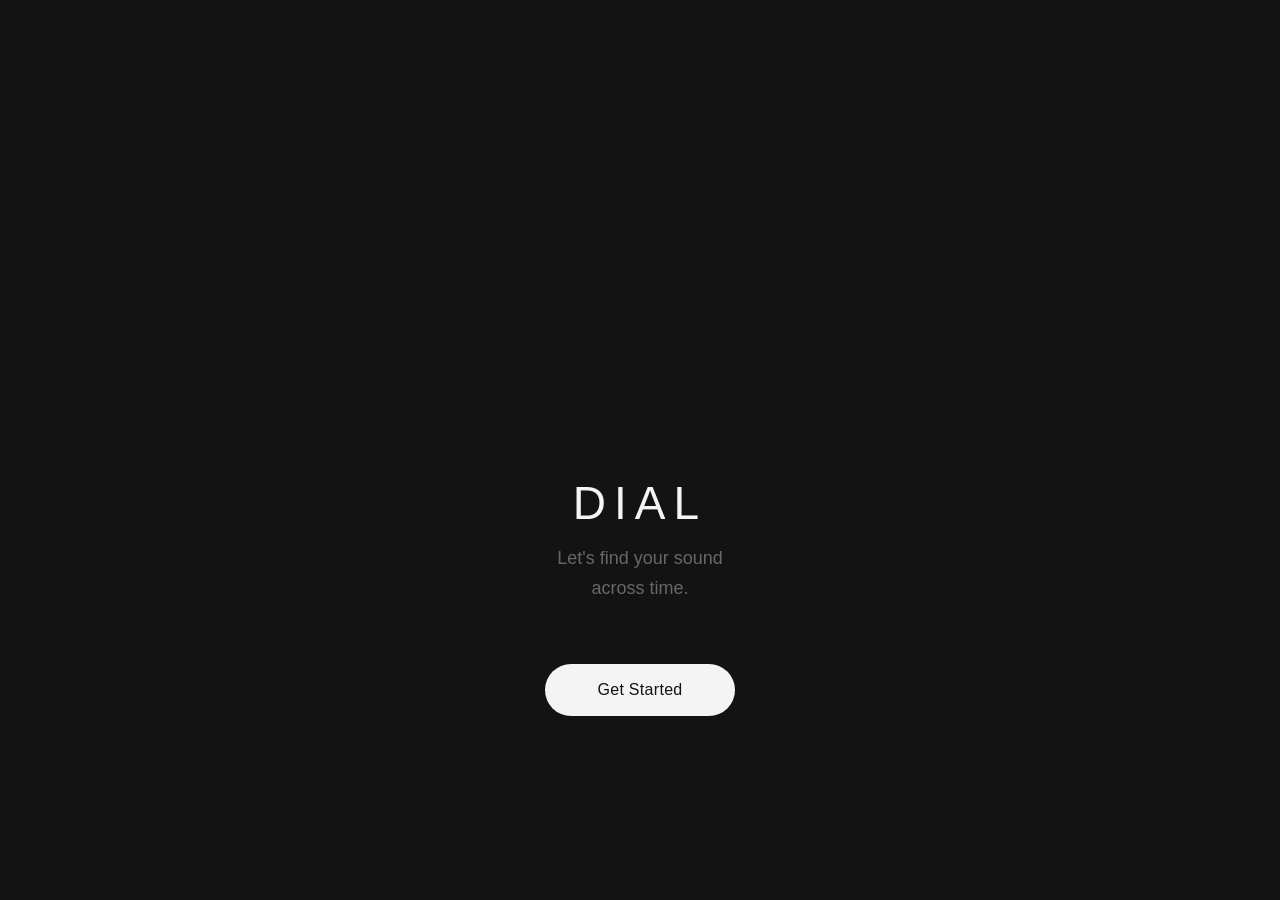
==== index.html @ 8712a9ed "Rename dial.html to index.html" ====
<!DOCTYPE html>
<html lang="en">
<head>
<meta charset="UTF-8">
<meta name="viewport" content="width=device-width, initial-scale=1.0, maximum-scale=1.0, user-scalable=no">
<title>DIAL</title>
<link rel="preconnect" href="https://fonts.googleapis.com">
<link rel="preconnect" href="https://fonts.gstatic.com" crossorigin>
<link href="https://fonts.googleapis.com/css2?family=DM+Sans:ital,opsz,wght@0,9..40,400;0,9..40,500;0,9..40,600;0,9..40,700;1,9..40,400&display=swap" rel="stylesheet">
<style>
*{box-sizing:border-box;margin:0;padding:0;-webkit-tap-highlight-color:transparent}
:root{
  --bg:#111;--surface:#141414;--raised:#1a1a1a;--border:#222;
  --t1:#F5F5F5;--t2:#666;--t3:#333;
  --accent:hsl(145,65%,42%);--warm:#FF6B35;
}
html,body{
  height:100%;background:var(--bg);color:var(--t1);
  font-family:-apple-system,'SF Pro Text','Helvetica Neue',sans-serif;
  overflow:hidden;
}
#app{
  height:100%;position:relative;overflow:hidden;
  max-width:430px;margin:0 auto;
}

/* ── ONBOARDING ─────────────────────────────── */
#onboarding{position:absolute;inset:0;z-index:100;background:var(--bg)}
.ob-screen{
  position:absolute;inset:0;display:flex;flex-direction:column;
  padding:max(env(safe-area-inset-top),24px) 24px max(env(safe-area-inset-bottom),24px);
  opacity:0;pointer-events:none;transition:opacity 400ms ease;
}
.ob-screen.active{opacity:1;pointer-events:all}

/* Boombox visual */
.boombox-visual{width:260px;height:140px;position:relative;margin-bottom:52px;flex-shrink:0}
.ob-video{width:260px;height:260px;object-fit:cover;border-radius:20px;margin-bottom:32px;flex-shrink:0}
.bb-handle-ob{
  width:190px;height:18px;border:1px solid var(--border);border-bottom:none;
  border-radius:9px 9px 0 0;position:absolute;top:0;left:50%;transform:translateX(-50%);
}
.bb-body-ob{
  width:260px;height:110px;background:var(--surface);border:1px solid var(--border);
  border-radius:18px;position:absolute;bottom:0;
  display:flex;align-items:center;justify-content:center;gap:20px;padding:16px;
}
.bb-spk{
  width:58px;height:58px;border-radius:50%;border:2px solid var(--border);
  background:var(--bg);display:flex;align-items:center;justify-content:center;flex-shrink:0;
}
.bb-spk::after{
  content:'';width:32px;height:32px;border-radius:50%;border:1px solid var(--border);display:block;
}
.portal-win{
  flex:1;height:54px;background:var(--bg);border-radius:7px;
  border:1px solid rgba(77,255,160,.4);position:relative;overflow:hidden;
  box-shadow:0 0 18px rgba(77,255,160,.3),inset 0 0 10px rgba(77,255,160,.1);
  animation:pbreathe 3s ease-in-out infinite;
}
@keyframes pbreathe{0%,100%{box-shadow:0 0 18px rgba(77,255,160,.3),inset 0 0 10px rgba(77,255,160,.1)}50%{box-shadow:0 0 32px rgba(77,255,160,.5),inset 0 0 18px rgba(77,255,160,.2)}}
.pscans{position:absolute;inset:0;background:repeating-linear-gradient(0deg,transparent,transparent 2px,rgba(77,255,160,.05) 2px,rgba(77,255,160,.05) 4px)}
.pcursor{position:absolute;top:50%;left:50%;transform:translate(-50%,-50%);width:2px;height:18px;background:var(--accent);animation:blink 1s step-end infinite}
@keyframes blink{50%{opacity:0}}

.ob-logo{font-size:46px;font-weight:100;letter-spacing:8px;color:var(--t1);margin-bottom:14px}
.ob-tag{font-size:18px;font-weight:300;color:var(--t2);line-height:1.65;max-width:280px;text-align:center}
.ob-start{
  margin-top:60px;padding:17px 52px;background:var(--t1);color:var(--bg);
  border:none;border-radius:100px;font-size:16px;font-weight:500;
  font-family:inherit;cursor:pointer;letter-spacing:.3px;
  transition:transform 200ms cubic-bezier(.34,1.56,.64,1),opacity 150ms;
}
.ob-start:active{transform:scale(.97);opacity:.9}

/* Artist / Genre screens */
.ob-hd{padding-top:8px;margin-bottom:28px}
.ob-ttl{font-size:26px;font-weight:400;letter-spacing:-.3px;margin-bottom:6px}
.ob-sub{font-size:14px;color:var(--t2)}
.ob-ctr{position:absolute;top:max(env(safe-area-inset-top),24px);right:24px;font-size:14px;color:var(--t2);transition:color 300ms;padding-top:8px}
.ob-ctr.done{color:var(--accent)}

.ob-search{
  width:100%;background:transparent;border:none;border-bottom:1px solid var(--border);
  padding:10px 0;font-size:15px;color:var(--t1);font-family:inherit;outline:none;margin-bottom:20px;
}
.ob-search::placeholder{color:var(--t3)}
.ob-search:focus{border-bottom-color:var(--t2)}

.era-row{display:flex;gap:8px;overflow-x:scroll;scrollbar-width:none;margin-bottom:18px;-webkit-overflow-scrolling:touch;cursor:grab;user-select:none}
.era-row::-webkit-scrollbar{display:none}
.era-row:active{cursor:grabbing}
.era-ch{
  padding:6px 16px;border-radius:9999px;background:hsl(0 0% 15%);border:1px solid transparent;
  font-size:14px;font-weight:500;color:hsl(0 0% 75%);cursor:pointer;white-space:nowrap;
  transition:all 200ms;font-family:inherit;flex-shrink:0;
}
.era-ch:hover{background:hsl(0 0% 18%)}
.era-ch.on{background:hsl(152 60% 52%);color:hsl(0 0% 5%);border-color:transparent}

.ag-wrap{flex:1;min-height:0;overflow-y:auto;overflow-x:hidden;-webkit-overflow-scrolling:touch;scrollbar-width:none;}
.ag-wrap::-webkit-scrollbar{display:none}
.ag{display:grid;grid-template-columns:repeat(3,1fr);gap:12px;padding-bottom:90px;}
.ag::-webkit-scrollbar{display:none}
.atile{
  aspect-ratio:1;border-radius:12px;border:none;
  cursor:pointer;position:relative;overflow:hidden;user-select:none;
  transition:transform 300ms cubic-bezier(.34,1.56,.64,1),box-shadow 300ms,outline-color 300ms;
  outline:2px solid transparent;background:hsl(0 0% 10%);
}
.atile:hover{transform:scale(1.03);box-shadow:0 4px 20px rgba(0,0,0,.4)}
.atile .av{position:absolute;inset:0;display:flex;align-items:center;justify-content:center;font-size:30px;color:var(--t3);overflow:hidden}
.atile .av img{width:100%;height:100%;object-fit:cover;object-position:top center;transition:transform 500ms ease,filter 300ms}
.atile:hover .av img{transform:scale(1.1)}
.atile .ag-grad{position:absolute;inset:0;background:linear-gradient(to top,rgba(0,0,0,.9) 0%,rgba(0,0,0,.2) 40%,transparent 100%);pointer-events:none}
.atile .nm{position:absolute;bottom:12px;left:10px;right:10px;z-index:2;font-size:13px;text-align:left;color:#fff;font-weight:500;filter:drop-shadow(0 1px 3px rgba(0,0,0,.8))}
.atile.on{transform:scale(0.96);outline:2px solid hsl(152 60% 52%);box-shadow:0 0 30px hsl(152 60% 52% / .3)}
.atile.on .av img{filter:brightness(.85)}
.atile-check{display:none;position:absolute;top:8px;right:8px;z-index:3;width:22px;height:22px;border-radius:9999px;background:hsl(152 60% 52%);align-items:center;justify-content:center}
.atile-check svg{width:13px;height:13px}
.atile.on .atile-check{display:flex}

.gg{display:flex;flex-wrap:wrap;gap:10px;overflow-y:auto;flex:1;padding-bottom:90px;align-content:flex-start}
.gg::-webkit-scrollbar{display:none}
.gch{
  padding:13px 20px;background:var(--raised);border:1px solid var(--border);border-radius:100px;
  font-size:13px;font-weight:500;color:var(--t2);cursor:pointer;user-select:none;font-family:inherit;
  transition:all 200ms cubic-bezier(.34,1.56,.64,1);
}
.gch:active{transform:scale(.97)}
.gch.on{border-color:var(--accent);color:var(--accent);background:rgba(77,255,160,.06);transform:scale(1.04)}

.ob-cont{
  position:absolute;bottom:max(env(safe-area-inset-bottom),16px);left:24px;right:24px;
  padding:14px;background:hsl(152 60% 52%);border:none;
  border-radius:12px;font-size:14px;font-weight:600;color:hsl(0 0% 5%);
  text-align:center;cursor:not-allowed;transition:all 300ms;font-family:inherit;
  opacity:.3;pointer-events:none;
}
.ob-cont.rdy{opacity:1;pointer-events:all;cursor:pointer}
.ob-cont.rdy:hover{filter:brightness(1.1)}
.ob-cont:active{transform:scale(.98)}

/* Building */
#ob-bld{align-items:center;justify-content:center;text-align:center}
.spin-ring{
  width:80px;height:80px;border:1px solid var(--border);border-top-color:var(--accent);
  border-radius:50%;animation:spin 1.4s linear infinite;margin-bottom:36px;
  box-shadow:0 0 20px rgba(77,255,160,.2);
}
@keyframes spin{to{transform:rotate(360deg)}}
.bld-txt{font-size:24px;font-weight:300;line-height:1.5}
.bld-sub{font-size:14px;color:var(--t2);margin-top:10px;min-height:1.4em}

/* ── MAIN APP ────────────────────────────────── */
#main-app{position:absolute;inset:0;display:flex;flex-direction:column}
.tc{flex:1;overflow-y:auto;overflow-x:auto;display:none;scrollbar-width:none}
.tc::-webkit-scrollbar{display:none}
.tc.on{display:block}

/* Tab bar */
/* ── MINI PLAYER ─────────────────────────────── */
#mini-player{
  display:none;position:relative;z-index:60;
  background:hsl(220,18%,9%);
  border-top:1px solid hsl(220,10%,18%);
  overflow:hidden;
}
#mini-player.visible{display:block}
#mp-grad{
  position:absolute;inset:0;z-index:0;
  background:hsl(220,18%,9%);
  background-size:300% 300%;
  opacity:0;
  transition:opacity 0.8s ease;
  animation:mpgdrift 18s ease-in-out infinite;
  will-change:background-position;
}
@keyframes mpgdrift{
  0%  {background-position:0% 0%}
  33% {background-position:100% 20%}
  66% {background-position:80% 100%}
  100%{background-position:0% 0%}
}
.mp-progress{height:2px;background:hsl(220,12%,16%);position:relative;z-index:1}
.mp-prog-fill{height:100%;background:hsl(152,60%,48%);width:0%;transition:width 1s linear}
.mp-row{display:flex;align-items:center;padding:10px 16px;gap:12px;position:relative;z-index:1}
.mp-content{
  display:flex;align-items:center;gap:12px;flex:1;min-width:0;
  cursor:pointer;user-select:none;-webkit-user-select:none;
}
.mp-art{
  width:40px;height:40px;border-radius:8px;flex:none;
  background:hsl(220,16%,16%);
  display:flex;align-items:center;justify-content:center;
  font-size:20px;position:relative;overflow:hidden;
}
.mp-info{flex:1;min-width:0}
.mp-title{
  font-size:13px;font-weight:600;color:hsl(0,0%,92%);
  white-space:nowrap;overflow:hidden;text-overflow:ellipsis;
  font-family:'DM Sans',sans-serif;
}
.mp-artist{
  font-size:11px;color:hsl(0,0%,48%);margin-top:2px;
  white-space:nowrap;overflow:hidden;text-overflow:ellipsis;
  font-family:'DM Sans',sans-serif;
}
.mp-btn{
  width:36px;height:36px;border-radius:50%;border:none;
  background:hsl(0,0%,92%);color:hsl(220,20%,7%);
  display:flex;align-items:center;justify-content:center;
  cursor:pointer;flex:none;
  transition:transform 150ms cubic-bezier(.34,1.56,.64,1),background 150ms;
}
.mp-btn:active{transform:scale(.86)}

#tbar{
  display:flex;position:relative;z-index:50;
  padding:12px 0 max(env(safe-area-inset-bottom),12px);
  border-top:1px solid var(--border);
  background:rgba(0,0,0,.85);backdrop-filter:blur(40px);-webkit-backdrop-filter:blur(40px);
}
.tb{
  flex:1;display:flex;flex-direction:column;align-items:center;gap:5px;
  background:none;border:none;cursor:pointer;padding:0;
}
.ti{font-size:21px;color:var(--t3);transition:color 200ms,transform 200ms cubic-bezier(.34,1.56,.64,1)}
.tb.on .ti{color:var(--t1);transform:scale(1.12)}
.td{width:4px;height:4px;border-radius:50%;background:var(--accent);opacity:0;transition:opacity 200ms}
.tb.on .td{opacity:1}

/* ── HOME ────────────────────────────────────── */
#t-home{padding-bottom:28px}
.hdr{display:flex;align-items:center;justify-content:space-between;padding:max(env(safe-area-inset-top),20px) 24px 22px;padding-top:calc(max(env(safe-area-inset-top),0px) + 24px)}
.hlogo{font-size:22px;font-weight:100;letter-spacing:6px}
.havt{width:34px;height:34px;border-radius:50%;background:var(--raised);border:1px solid var(--border);display:flex;align-items:center;justify-content:center;font-size:13px;cursor:pointer}

/* Time Dial */
.sec-lbl{font-size:11px;letter-spacing:2px;text-transform:uppercase;color:var(--t1);padding:0 24px;margin-bottom:14px}
.era-hero{text-align:center;font-size:32px;font-weight:200;letter-spacing:-.5px;padding-bottom:10px}

.dial-wrap{position:relative;height:80px;overflow:hidden;cursor:grab;user-select:none}
.dial-wrap:active{cursor:grabbing}
.dial-track{
  display:flex;align-items:flex-end;height:100%;padding:0 50%;
  will-change:transform;transition:none;
}
.dial-track.snap{transition:transform 150ms cubic-bezier(.4,0,.2,1)}
.ddec{flex-shrink:0;width:80px;display:flex;flex-direction:column;align-items:center;gap:8px;padding-bottom:14px}
.dtick{width:1px;height:22px;background:var(--border);transition:all 200ms}
.ddec.on .dtick{height:32px;background:var(--accent);box-shadow:0 0 8px var(--accent)}
.dyr{font-size:10px;letter-spacing:1px;color:var(--t3);transition:all 200ms;font-variant-numeric:tabular-nums}
.ddec.on .dyr{color:var(--accent);font-size:13px;font-weight:500}
.dial-ind{
  position:absolute;left:50%;top:0;bottom:0;width:1px;
  background:rgba(77,255,160,.35);transform:translateX(-50%);pointer-events:none;
}
.dial-ind::before{
  content:'';position:absolute;bottom:14px;left:50%;transform:translateX(-50%);
  width:7px;height:7px;border-radius:50%;background:var(--accent);box-shadow:0 0 10px var(--accent);
}

/* ── FOR YOU CARDS ───────────────────────────── */
.rscroll{
  display:flex;gap:14px;overflow-x:scroll;
  padding:4px 24px 28px;scrollbar-width:none;margin-bottom:24px;
  -webkit-overflow-scrolling:touch;cursor:grab;user-select:none;
}
.rscroll::-webkit-scrollbar{display:none}
.rcard{
  flex-shrink:0;width:220px;height:190px;border-radius:18px;
  overflow:visible;position:relative;cursor:pointer;
  transition:transform 220ms cubic-bezier(.34,1.56,.64,1),box-shadow 220ms;
  box-shadow:0 10px 36px rgba(0,0,0,.55);
}
.rcard:active{transform:scale(.95)}
.rc-bg{
  position:absolute;inset:0;border-radius:18px;overflow:hidden;
  background:var(--rc-grad,linear-gradient(145deg,#180620 0%,#da7ee8 40%,#e8197a 75%,#100210 100%));
}
.rc-bg::after{
  content:'';position:absolute;inset:0;
  background:radial-gradient(ellipse at 30% 25%,rgba(255,255,255,.28) 0%,transparent 55%);
}
.rc-shine{
  position:absolute;inset:0;border-radius:18px;pointer-events:none;z-index:2;
  box-shadow:inset 0 1px 0 rgba(255,255,255,.14),inset 0 -1px 0 rgba(0,0,0,.25);
}
.rc-content{
  position:absolute;inset:0;padding:15px;z-index:1;
  display:flex;flex-direction:column;justify-content:space-between;
}
.rc-year{
  font-size:30px;font-weight:800;color:#fff;letter-spacing:-1.5px;
  line-height:1;font-family:'DM Sans',sans-serif;
  text-shadow:0 2px 12px rgba(0,0,0,.4);
}
.rc-loc{
  font-size:11px;font-weight:500;color:rgba(255,255,255,.65);
  margin-top:4px;letter-spacing:.3px;font-family:'DM Sans',sans-serif;
}
.rc-genres{display:flex;flex-wrap:wrap;gap:4px}
.rgenre{
  display:inline-block;font-size:9px;letter-spacing:.8px;text-transform:uppercase;
  color:rgba(255,255,255,.9);background:rgba(255,255,255,.14);
  padding:3px 8px;border-radius:100px;border:1px solid rgba(255,255,255,.2);
  font-family:'DM Sans',sans-serif;
}
/* Boarding pass */
.rc-pass{
  position:absolute;top:-10px;right:-10px;
  width:80px;z-index:6;pointer-events:none;
  transform:rotate(14deg);transform-origin:top right;
  filter:drop-shadow(0 6px 18px rgba(0,0,0,.55));
}
.rc-pass-inner{
  background:linear-gradient(160deg,#ffffff 0%,#ececec 100%);
  border-radius:8px;padding:8px 8px 7px;overflow:hidden;
  position:relative;
}
.rc-pass-inner::before{
  content:'';position:absolute;inset:0;
  background:linear-gradient(135deg,rgba(255,255,255,.6) 0%,transparent 60%);
  pointer-events:none;
}
.rc-pass-top{display:flex;justify-content:space-between;align-items:center;margin-bottom:5px}
.rc-pass-flag{font-size:15px;line-height:1}
.rc-pass-iata{font-size:8px;font-weight:800;letter-spacing:1.5px;color:#1a1a1a}
.rc-pass-perf{
  display:flex;align-items:center;gap:2px;margin:0 -8px 5px;
  overflow:hidden;
}
.rc-pass-perf::before,.rc-pass-perf::after{
  content:'';flex:1;height:1.5px;
  background:repeating-linear-gradient(90deg,rgba(0,0,0,.18) 0,rgba(0,0,0,.18) 4px,transparent 4px,transparent 7px);
}
.rc-pass-city{font-size:7px;font-weight:700;letter-spacing:1.5px;color:#111;text-transform:uppercase;white-space:nowrap;overflow:hidden;text-overflow:ellipsis}
.rc-pass-yr{font-size:9px;color:#555;margin-top:2px;font-weight:500;letter-spacing:.3px}

/* Home portal button */
.home-portal-btn{
  display:block;width:calc(100% - 48px);margin:0 24px 24px;
  padding:16px;border-radius:14px;border:1px solid var(--accent);
  background:rgba(77,255,160,.08);color:var(--accent);
  font-family:inherit;font-size:14px;font-weight:500;letter-spacing:1.5px;text-transform:uppercase;
  cursor:pointer;transition:background 200ms,transform 200ms cubic-bezier(.34,1.56,.64,1);
  box-shadow:0 0 20px rgba(77,255,160,.15);
}
.home-portal-btn:active{transform:scale(.97);background:rgba(77,255,160,.15)}

/* Quick actions */
.qrow{display:flex;gap:12px;padding:0 24px}
.qbtn{
  flex:1;background:var(--raised);border:1px solid var(--border);border-radius:14px;
  padding:16px 10px;display:flex;flex-direction:column;align-items:center;gap:8px;
  cursor:pointer;font-family:inherit;
  transition:transform 200ms cubic-bezier(.34,1.56,.64,1),border-color 200ms;
}
.qbtn:active{transform:scale(.95);border-color:var(--t3)}
.qi{font-size:20px}
.ql{font-size:11px;color:var(--t2);font-weight:500;letter-spacing:.2px}

/* ── CREATE TRIP ─────────────────────────────── */
#t-dial{padding-bottom:110px}
.ct-hd{padding:calc(max(env(safe-area-inset-top),0px) + 28px) 24px 22px}
.ct-ttl{font-size:28px;font-weight:300;letter-spacing:-.5px}
.ct-sub{font-size:14px;color:var(--t2);margin-top:4px}

/* Preview card */
.prev-card{
  margin:0 24px 28px;padding:16px;background:var(--surface);
  border:1px solid var(--border);border-radius:16px;
  display:flex;align-items:center;gap:14px;min-height:82px;
  transition:border-color 400ms;position:relative;overflow:hidden;
}
.prev-card.rdy{border-color:rgba(77,255,160,.3)}
.prev-card.rdy::after{
  content:'';position:absolute;inset:0;pointer-events:none;
  background:repeating-linear-gradient(0deg,transparent,transparent 3px,rgba(77,255,160,.015) 3px,rgba(77,255,160,.015) 4px);
}
.part{
  width:54px;height:54px;border-radius:9px;background:var(--raised);
  border:1px solid var(--border);flex-shrink:0;display:flex;align-items:center;
  justify-content:center;font-size:22px;transition:border-color 300ms;
}
.part.lit{border-color:rgba(77,255,160,.4)}
.pi{flex:1;min-width:0}
.pt{font-size:14px;font-weight:500;white-space:nowrap;overflow:hidden;text-overflow:ellipsis}
.pa{font-size:12px;color:var(--t2);margin-top:2px}
.pm{font-size:11px;color:var(--t3);margin-top:5px}
.pviz{display:flex;align-items:center;gap:2px;height:16px;opacity:0;transition:opacity 300ms;flex-shrink:0}
.prev-card.rdy .pviz{opacity:1}
.vb{width:2px;border-radius:1px;background:var(--accent);animation:vdance .6s ease-in-out infinite alternate}
.vb:nth-child(1){height:5px;animation-delay:0ms}
.vb:nth-child(2){height:12px;animation-delay:80ms}
.vb:nth-child(3){height:7px;animation-delay:160ms}
.vb:nth-child(4){height:14px;animation-delay:40ms}
.vb:nth-child(5){height:5px;animation-delay:120ms}
@keyframes vdance{to{transform:scaleY(.25)}}

/* Section header */
.sh{
  font-size:11px;letter-spacing:2px;text-transform:uppercase;color:var(--t1);
  padding:0 24px;margin-bottom:14px;display:flex;justify-content:space-between;align-items:center;
}
.sh-val{font-size:20px;font-weight:200;letter-spacing:-.3px;color:var(--t1);text-transform:none;letter-spacing:0}

/* Location */
.reg-row{display:flex;gap:8px;overflow-x:auto;padding:0 24px 12px;scrollbar-width:none}
.reg-row::-webkit-scrollbar{display:none}
.reg-ch{
  padding:8px 16px;border-radius:100px;background:var(--raised);border:1px solid var(--border);
  font-size:12px;font-weight:500;color:var(--t2);cursor:pointer;white-space:nowrap;
  transition:all 200ms;font-family:inherit;flex-shrink:0;
}
.reg-ch.on{border-color:var(--accent);color:var(--accent)}
.cgrid{display:flex;flex-wrap:wrap;gap:8px;padding:0 24px;max-height:180px;overflow-y:auto;scrollbar-width:none}
.cgrid::-webkit-scrollbar{display:none}
.citem{
  display:flex;align-items:center;gap:8px;padding:10px 14px;
  background:var(--raised);border:1px solid var(--border);border-radius:10px;
  cursor:pointer;font-family:inherit;
  transition:all 200ms cubic-bezier(.34,1.56,.64,1);
}
.citem:active{transform:scale(.97)}
.citem.on{border-color:var(--accent)}
.cflag{font-size:17px}
.cname{font-size:13px;color:var(--t2);transition:color 200ms}
.citem.on .cname{color:var(--t1)}

/* Genre chips */
.gsgrid{display:flex;flex-wrap:wrap;gap:8px;padding:0 24px}
.gsc{
  padding:10px 18px;border-radius:100px;background:var(--raised);border:1px solid var(--border);
  font-size:13px;font-weight:500;color:var(--t2);cursor:pointer;user-select:none;font-family:inherit;
  transition:all 200ms cubic-bezier(.34,1.56,.64,1);
}
.gsc:active{transform:scale(.97)}
.gsc.on{border-color:var(--accent);color:var(--accent);background:rgba(77,255,160,.06);transform:scale(1.04)}

/* Portal button */
.pbwrap{
  position:fixed;bottom:calc(max(env(safe-area-inset-bottom),0px) + 84px);
  left:50%;transform:translateX(-50%);
  width:100%;max-width:430px;
  z-index:40;display:none;
}
#pbtn{
  display:block;width:calc(100% - 48px);margin:0 24px;padding:16px;border-radius:14px;border:1px solid var(--accent);
  font-size:14px;font-weight:500;letter-spacing:1.5px;text-transform:uppercase;
  cursor:pointer;font-family:inherit;
  background:rgba(77,255,160,.08);color:var(--accent);
  box-shadow:0 0 20px rgba(77,255,160,.15);
  transition:background 200ms,color 200ms,border-color 200ms,box-shadow 300ms,transform 200ms cubic-bezier(.34,1.56,.64,1);
}
#pbtn.part{background:rgba(77,255,160,.12);color:var(--accent);border-color:var(--accent)}
#pbtn.rdy{
  background:var(--accent);color:#000;border-color:transparent;
  animation:pbtn 2.5s ease-in-out infinite;
}
@keyframes pbtn{0%,100%{box-shadow:0 0 0 0 rgba(77,255,160,.4)}50%{box-shadow:0 0 28px rgba(77,255,160,.4),0 0 60px rgba(77,255,160,.1)}}
#pbtn:active{transform:scale(.97);background:rgba(77,255,160,.15)}

/* ── NOW PLAYING ─────────────────────────────── */
#np{
  position:fixed;inset:0;z-index:200;background:hsl(220,20%,7%);
  display:none;flex-direction:column;
  clip-path:circle(0% at 50% 95%);
  transition:clip-path 450ms cubic-bezier(.4,0,.2,1);
  will-change:clip-path;
}
#np.open{clip-path:circle(150% at 50% 95%)}
.npbg{position:absolute;inset:0;background:hsl(220,20%,7%)}
.npblur{position:absolute;inset:-60px;filter:blur(80px);opacity:.18;transition:background .5s}
.crt{
  position:absolute;inset:0;pointer-events:none;z-index:5;
  background:repeating-linear-gradient(0deg,transparent,transparent 2px,rgba(0,0,0,.012) 2px,rgba(0,0,0,.012) 4px);
}
.npc{
  position:relative;z-index:10;display:flex;flex-direction:column;
  height:100%;max-width:400px;margin:0 auto;width:100%;
  padding:calc(max(env(safe-area-inset-top),0px) + 20px) 24px calc(max(env(safe-area-inset-bottom),0px) + 28px);
  overflow-y:auto;-webkit-overflow-scrolling:touch;scrollbar-width:none;
  font-family:'DM Sans',sans-serif;
}
.npc::-webkit-scrollbar{display:none}

/* Header */
.nphd{display:flex;align-items:center;justify-content:space-between;margin-bottom:24px}
.npclose{
  width:36px;height:36px;border-radius:50%;
  background:hsl(220,16%,12%);border:1px solid hsl(220,10%,20%);
  cursor:pointer;display:flex;align-items:center;justify-content:center;
  color:hsl(0,0%,60%);font-family:inherit;flex:none;
  transition:background 200ms,transform 200ms cubic-bezier(.34,1.56,.64,1);
}
.npclose:active{transform:scale(.88);background:hsl(220,12%,18%)}
.npheart{color:hsl(0,0%,55%)}
.npheart.on{color:hsl(152,60%,48%);border-color:hsl(152,60%,30%/.4)}
.npti{text-align:center;flex:1;padding:0 8px}
.nptera{font-size:10px;letter-spacing:1.5px;text-transform:uppercase;color:hsl(0,0%,45%);font-weight:500}
.nptloc{font-size:13px;color:hsl(0,0%,90%);margin-top:3px;font-weight:600;letter-spacing:.2px}

/* Album art */
.npart-wrap{position:relative;margin:0 auto 22px;width:100%}
.npart{
  width:100%;aspect-ratio:1;border-radius:16px;background:hsl(220,16%,12%);
  border:none;display:flex;align-items:center;justify-content:center;
  font-size:72px;overflow:hidden;position:relative;
  box-shadow:0 16px 56px rgba(0,0,0,.75),0 2px 8px rgba(0,0,0,.4);
  transition:box-shadow 400ms;
}
.npart.glow{box-shadow:0 16px 56px rgba(0,0,0,.75),0 0 64px hsl(152,60%,48%/.2)}
.artscans{
  position:absolute;inset:0;
  background:repeating-linear-gradient(0deg,transparent,transparent 3px,rgba(0,0,0,.025) 3px,rgba(0,0,0,.025) 4px);
  pointer-events:none;
}

/* Track info */
.npinfo{text-align:center;margin-bottom:15px}
.nptitle{font-size:22px;font-weight:700;letter-spacing:-.3px;color:hsl(0,0%,95%)}
.npartist{font-size:13px;font-weight:500;color:hsl(0,0%,50%);margin-top:5px}
.npmeta{font-size:11px;color:hsl(0,0%,50%);opacity:.6;margin-top:5px;letter-spacing:.2px}

/* Progress */
.nprog{margin-bottom:20px}
.pbar-outer{position:relative;height:28px;display:flex;align-items:center;cursor:pointer;margin-bottom:8px}
.pbar{
  width:100%;height:2px;
  background:hsl(220,12%,18%);
  border-radius:1px;
  position:relative;
}
.pfill{
  height:100%;background:hsl(152,60%,48%);border-radius:1px;width:0%;
  transition:width 1s linear;
  box-shadow:0 0 8px hsl(152,60%,48%/.5),0 0 3px hsl(152,60%,48%/.7);
}
.pdot{
  position:absolute;top:50%;right:calc(100% - var(--pct,0%));
  transform:translateY(-50%) translateX(50%);
  width:11px;height:11px;border-radius:50%;background:hsl(152,60%,48%);
  box-shadow:0 0 0 2.5px hsl(220,20%,7%),0 0 8px hsl(152,60%,48%/.65);
  transition:right 1s linear;
}
.ptimes{display:flex;justify-content:space-between;font-size:11px;color:hsl(0,0%,38%);font-variant-numeric:tabular-nums;margin-bottom:0}

/* Controls */
.npctrl{display:flex;align-items:center;justify-content:center;gap:28px;margin-bottom:24px}
.cb{
  background:none;border:none;cursor:pointer;color:hsl(0,0%,62%);
  width:48px;height:48px;display:flex;align-items:center;justify-content:center;
  font-family:inherit;
  transition:color 150ms,transform 200ms cubic-bezier(.34,1.56,.64,1);
}
.cb:active{transform:scale(.86);color:hsl(0,0%,92%)}
.cbplay{
  width:64px;height:64px;
  background:hsl(0,0%,95%);
  border-radius:50%;border:none;
  color:hsl(220,20%,7%);
  box-shadow:0 4px 20px rgba(0,0,0,.5);
  transition:transform 200ms cubic-bezier(.34,1.56,.64,1),background 200ms;
}
.cbplay:active{transform:scale(.9);background:hsl(0,0%,82%)}

/* Device bar */
.npbb{
  background:hsl(220,16%,12%);border:1px solid hsl(220,10%,20%);border-radius:14px;
  padding:14px 18px;display:flex;align-items:center;justify-content:space-between;
  cursor:pointer;transition:border-color 200ms;
}
.npbb:active{border-color:hsl(220,10%,32%)}
.nbbL{display:flex;align-items:center;gap:12px}
.nbbIc{
  width:36px;height:36px;border-radius:50%;
  border:1px solid hsl(220,10%,22%);background:hsl(220,12%,16%);
  display:flex;align-items:center;justify-content:center;
  color:hsl(0,0%,62%);flex:none;
}
.nbbN{font-size:14px;font-weight:600;color:hsl(0,0%,90%)}
.nbbS{font-size:11px;color:hsl(0,0%,44%);margin-top:2px}
.nbbA{font-size:12px;color:hsl(152,60%,48%);font-weight:500;display:flex;align-items:center;gap:5px}
.nbbdot{
  width:6px;height:6px;border-radius:50%;background:hsl(152,60%,48%);flex:none;
  box-shadow:0 0 5px hsl(152,60%,48%/.6);
  animation:nbbpulse 2s ease-in-out infinite;
}
@keyframes nbbpulse{0%,100%{opacity:1;box-shadow:0 0 4px hsl(152,60%,48%/.5)}50%{opacity:.7;box-shadow:0 0 9px hsl(152,60%,48%/.8)}}

/* ── ARTIST INFO ─────────────────────────────── */
.np-extra{display:flex;flex-direction:column;gap:10px;margin-top:12px;padding-bottom:16px}
.npe-sec{background:linear-gradient(rgba(8,4,18,.78),rgba(8,4,18,.78)),var(--npe-grad,hsl(220,16%,12%));border-radius:14px;padding:18px;border:1px solid rgba(255,255,255,.08)}
.npe-lbl{font-size:10px;letter-spacing:1.2px;text-transform:uppercase;color:hsl(0,0%,42%);font-weight:600;margin-bottom:10px}
.npe-bio{font-size:13px;line-height:1.7;color:hsl(0,0%,75%);min-height:20px}
.npe-sk{display:block;height:11px;border-radius:4px;background:hsl(220,12%,18%);margin-bottom:8px;animation:npsk 1.5s ease-in-out infinite}
@keyframes npsk{0%,100%{opacity:.2}50%{opacity:.55}}
.npe-rrow{display:flex;gap:8px;overflow-x:auto;scrollbar-width:none;padding-bottom:2px;margin:0 -18px;padding-left:18px;padding-right:18px}
.npe-rrow::-webkit-scrollbar{display:none}
.npe-rpill{flex:none;background:hsl(220,12%,16%);border:1px solid hsl(220,10%,20%);border-radius:8px;padding:7px 12px;font-size:12px;color:hsl(0,0%,78%);display:flex;align-items:center;gap:7px;white-space:nowrap}
.npe-rpill img{width:24px;height:24px;border-radius:50%;object-fit:cover;flex:none;background:hsl(220,12%,20%)}

/* ── COMMENTS ────────────────────────────────── */
.cmt-bubble-host{height:0;position:relative;pointer-events:none;overflow:visible}
.cmt-bubble{
  position:absolute;bottom:4px;
  transform:translateX(-50%) translateY(10px);
  opacity:0;
  display:flex;align-items:center;gap:7px;
  background:hsl(0,0%,13%/.94);
  backdrop-filter:blur(12px);-webkit-backdrop-filter:blur(12px);
  border:1px solid hsl(0,0%,28%);
  border-radius:20px;padding:5px 12px 5px 6px;
  white-space:nowrap;
  font-size:12px;color:hsl(0,0%,88%);
  box-shadow:0 6px 24px rgba(0,0,0,.55);
  transition:opacity 260ms ease,transform 260ms cubic-bezier(.34,1.56,.64,1);
  pointer-events:none;z-index:10;
}
.cmt-bubble.show{opacity:1;transform:translateX(-50%) translateY(0)}
.cmt-bubble-av{width:20px;height:20px;border-radius:50%;background:hsl(0,0%,22%);display:flex;align-items:center;justify-content:center;font-size:11px;flex:none}
.cmt-bubble-txt{overflow:hidden;text-overflow:ellipsis;max-width:120px}
.cmt-markers{position:absolute;inset:0;pointer-events:none}
.cmt-marker{
  position:absolute;top:50%;
  transform:translate(-50%,-160%);
  width:6px;height:6px;border-radius:50%;
  background:hsl(0,0%,58%);
  border:1.5px solid hsl(0,0%,10%);
  pointer-events:all;cursor:pointer;z-index:5;
  transition:transform 180ms cubic-bezier(.34,1.56,.64,1);
}
.cmt-marker:active{transform:translate(-50%,-160%) scale(1.6)}
.cmt-marker.is-reaction{background:none;border:none;font-size:12px;width:auto;height:auto;transform:translate(-50%,-120%);line-height:1}
.cmt-marker.is-reaction:active{transform:translate(-50%,-120%) scale(1.4)}

/* Action row: React + Comment */
.cmt-action-row{display:grid;grid-template-columns:1fr 1fr;gap:12px;margin-top:24px}
.cmt-action-btn{
  width:100%;display:flex;align-items:center;justify-content:center;gap:10px;
  background:hsl(220,16%,12%);border:1px solid hsl(220,10%,20%);
  border-radius:12px;padding:12px 0;
  font-size:14px;font-weight:500;color:hsl(0,0%,55%);font-family:'DM Sans',inherit;cursor:pointer;
  transition:background 150ms,color 150ms,border-color 150ms;
}
.cmt-action-btn:active,.cmt-action-btn.active{
  background:hsl(152,60%,48%/.15);
  border-color:hsl(152,60%,48%/.35);
  color:hsl(152,60%,48%);
}
.cmt-action-btn svg{flex:none;width:16px;height:16px}

/* Reaction picker */
.react-picker-wrap{position:relative}
.react-picker{
  position:absolute;bottom:calc(100% + 10px);left:0;right:0;
  background:hsl(220,16%,12%);border:1px solid hsl(220,10%,22%);
  border-radius:18px;padding:10px 6px;
  display:flex;justify-content:space-around;
  box-shadow:0 12px 40px rgba(0,0,0,.65),0 2px 8px rgba(0,0,0,.3);
  opacity:0;transform:translateY(6px) scale(.95);pointer-events:none;
  transition:opacity 200ms ease,transform 200ms cubic-bezier(.34,1.56,.64,1);
}
.react-picker.open{opacity:1;transform:translateY(0) scale(1);pointer-events:all}
.react-pick-btn{
  background:none;border:none;font-size:21px;cursor:pointer;
  width:38px;height:38px;border-radius:50%;
  display:flex;align-items:center;justify-content:center;font-family:inherit;
  transition:transform 180ms cubic-bezier(.34,1.56,.64,1),background 120ms;
}
.react-pick-btn:active{transform:scale(.72);background:hsl(220,12%,18%)}

/* Ephemeral float reactions */
#react-float-layer{
  position:absolute;inset:0;pointer-events:none;z-index:50;overflow:hidden;
}

#cmt-sheet{
  position:fixed;inset:0;z-index:400;
  pointer-events:none;display:flex;flex-direction:column;justify-content:flex-end;
}
#cmt-sheet.open{pointer-events:all}
.cmt-backdrop{position:absolute;inset:0;background:transparent;transition:background 300ms;cursor:pointer}
#cmt-sheet.open .cmt-backdrop{background:rgba(0,0,0,.6)}
.cmt-panel{
  position:relative;z-index:1;
  background:hsl(0,0%,10%);
  border-radius:24px 24px 0 0;
  border-top:1px solid hsl(0,0%,20%);
  padding:16px 24px calc(max(env(safe-area-inset-bottom),0px) + 24px);
  transform:translateY(100%);
  transition:transform 340ms cubic-bezier(.34,1.56,.64,1);
}
#cmt-sheet.open .cmt-panel{transform:translateY(0)}
.cmt-handle{width:36px;height:4px;border-radius:2px;background:hsl(0,0%,26%);margin:0 auto 18px}
.cmt-ts-lbl{font-size:11px;letter-spacing:.8px;text-transform:uppercase;color:hsl(145,65%,42%);font-weight:500;margin-bottom:14px}
.cmt-input-row{display:flex;gap:10px;align-items:center}
.cmt-input{
  flex:1;background:hsl(0,0%,16%);border:1px solid hsl(0,0%,26%);
  border-radius:12px;padding:12px 14px;font-size:14px;
  color:hsl(0,0%,92%);font-family:inherit;outline:none;
}
.cmt-input:focus{border-color:hsl(0,0%,40%)}
.cmt-input::placeholder{color:hsl(0,0%,36%)}
.cmt-submit{
  background:hsl(145,65%,42%);border:none;border-radius:12px;
  padding:12px 18px;font-size:13px;font-weight:600;
  color:hsl(0,0%,5%);cursor:pointer;font-family:inherit;
  transition:opacity 200ms,transform 200ms cubic-bezier(.34,1.56,.64,1);
  white-space:nowrap;
}
.cmt-submit:active{transform:scale(.93)}

/* ── LIBRARY ─────────────────────────────────── */
#t-lib{padding-bottom:24px}
.lhd{padding:calc(max(env(safe-area-inset-top),0px) + 28px) 24px 24px}
.lttl{font-size:28px;font-weight:300;letter-spacing:-.5px}
.lseg{display:flex;background:var(--raised);border-radius:10px;padding:3px;width:max-content;margin-top:16px}
.sgb{
  padding:8px 20px;background:none;border:none;border-radius:8px;
  font-size:13px;font-weight:500;color:var(--t2);cursor:pointer;font-family:inherit;transition:all 200ms;
}
.sgb.on{background:var(--bg);color:var(--t1)}

.tgrid{display:grid;grid-template-columns:1fr 1fr;gap:14px;padding:0 24px}
.tcard{
  aspect-ratio:1;border-radius:18px;overflow:visible;position:relative;
  cursor:pointer;
  transition:transform 220ms cubic-bezier(.34,1.56,.64,1),box-shadow 220ms;
  box-shadow:0 8px 28px rgba(0,0,0,.5);
}
.tcard:active{transform:scale(.94)}
.tcard .rc-year{font-size:24px}
.tcard .rc-loc{font-size:10px}
.tcard .rc-pass{width:62px;top:-8px;right:-8px}
.tcard .rc-pass-flag{font-size:12px}
.tcard .rc-pass-iata{font-size:7px}
.tcard .rc-pass-city{font-size:6px}
.tcard .rc-pass-yr{font-size:8px}
.elib{text-align:center;padding:60px 24px;color:var(--t2);font-size:14px;line-height:2}

.hlist{padding:0 24px}
.hitem{display:flex;gap:16px;padding:14px 0;border-bottom:1px solid var(--border);position:relative;cursor:pointer}
.hline{position:absolute;left:4px;top:0;bottom:0;width:1px;background:var(--border)}
.hdot{width:10px;height:10px;border-radius:50%;background:var(--accent);flex-shrink:0;margin-top:4px;position:relative;z-index:1}
.hcont{flex:1}
.htitle{font-size:14px;font-weight:500}
.hartist{font-size:12px;color:var(--t2);margin-top:2px}
.hmeta{font-size:11px;color:var(--t3);margin-top:4px}
.htime{font-size:11px;color:var(--t3);white-space:nowrap}

/* ── FAVORITES ───────────────────────────────── */
.favlist{padding:0 24px}
.fitem{display:flex;align-items:center;gap:12px;padding:12px 0;border-bottom:1px solid var(--border)}
.fitem:last-child{border-bottom:none}
.fart{width:46px;height:46px;border-radius:8px;background:var(--card);flex-shrink:0;overflow:hidden;display:flex;align-items:center;justify-content:center;font-size:20px}
.fart img{width:100%;height:100%;object-fit:cover}
.finfo{flex:1;min-width:0}
.ftitle{font-size:14px;font-weight:500;color:var(--t1);white-space:nowrap;overflow:hidden;text-overflow:ellipsis}
.fartist{font-size:12px;color:var(--t2);margin-top:2px}
.fmeta{font-size:11px;color:var(--t3);margin-top:3px}
.fheart{width:32px;height:32px;display:flex;align-items:center;justify-content:center;color:var(--accent);flex-shrink:0;cursor:pointer;border:none;background:none;padding:0}
.fheart:active{transform:scale(.85)}

/* ── DEVICE ──────────────────────────────────── */
#t-dev{padding:0 24px calc(max(env(safe-area-inset-bottom),0px) + 24px)}
.dhd{padding-top:calc(max(env(safe-area-inset-top),0px) + 28px);margin-bottom:32px}
.dttl{font-size:28px;font-weight:300;letter-spacing:-.5px}

.bbhero{width:100%;max-width:320px;margin:0 auto 36px;position:relative;padding-top:20px}
.bbbody{
  background:var(--surface);border:1px solid var(--border);border-radius:20px;padding:20px;
  display:flex;align-items:center;justify-content:space-between;gap:14px;
}
.bbsp{
  width:64px;height:64px;border-radius:50%;border:2px solid var(--border);
  background:var(--bg);display:flex;align-items:center;justify-content:center;flex-shrink:0;
}
.bbsp::after{content:'';width:36px;height:36px;border-radius:50%;border:1px solid var(--border);display:block}
.bbport{
  flex:1;height:56px;border-radius:8px;background:var(--bg);
  border:1px solid rgba(77,255,160,.4);
  box-shadow:0 0 20px rgba(77,255,160,.25),inset 0 0 10px rgba(77,255,160,.08);
  animation:pbreathe 3s ease-in-out infinite;
  position:relative;overflow:hidden;display:flex;align-items:center;justify-content:center;
}
.bbpt{font-size:10px;letter-spacing:2px;color:var(--accent);opacity:.7}
.bbhand{
  width:220px;height:16px;border:1px solid var(--border);border-bottom:none;
  border-radius:8px 8px 0 0;position:absolute;top:0;left:50%;transform:translateX(-50%);
}

.dstat{
  background:var(--surface);border:1px solid var(--border);border-radius:14px;
  padding:16px 18px;display:flex;align-items:center;justify-content:space-between;margin-bottom:16px;
}
.dsl{display:flex;align-items:center;gap:12px}
.dsdot{width:8px;height:8px;border-radius:50%;background:var(--accent);animation:dpulse 2s ease-in-out infinite}
@keyframes dpulse{0%,100%{box-shadow:0 0 0 0 rgba(77,255,160,.5)}50%{box-shadow:0 0 0 6px rgba(77,255,160,0)}}
.dsname{font-size:14px;font-weight:500}
.dssub{font-size:11px;color:var(--t2);margin-top:2px}
.dsright{font-size:14px;color:var(--t2)}

.vlbl{font-size:11px;letter-spacing:2px;text-transform:uppercase;color:var(--t2);margin-bottom:12px;margin-top:24px}
.vslider{
  -webkit-appearance:none;width:100%;height:2px;background:var(--border);border-radius:1px;outline:none;
}
.vslider::-webkit-slider-thumb{
  -webkit-appearance:none;width:20px;height:20px;border-radius:50%;
  background:var(--t1);cursor:pointer;box-shadow:0 2px 8px rgba(0,0,0,.5);
}
.eqlbl{font-size:11px;letter-spacing:2px;text-transform:uppercase;color:var(--t2);margin-bottom:12px;margin-top:24px}
.eqrow{display:flex;gap:8px;flex-wrap:wrap}
.eqch{
  padding:9px 16px;border-radius:100px;background:var(--raised);border:1px solid var(--border);
  font-size:12px;color:var(--t2);cursor:pointer;font-family:inherit;font-weight:500;transition:all 200ms;
}
.eqch.on{border-color:var(--accent);color:var(--accent)}

/* Portal flash */
#flash{position:fixed;inset:0;z-index:300;background:var(--accent);pointer-events:none;opacity:0;transition:opacity 80ms}

/* Portal loader */
#portal-loader{position:fixed;inset:0;z-index:250;display:flex;align-items:flex-end;justify-content:center;opacity:0;pointer-events:none;transition:opacity 280ms ease}
#portal-loader.visible{opacity:1;pointer-events:all}
#portal-loader video{position:absolute;inset:0;width:100%;height:100%;object-fit:cover}
.pl-overlay{position:absolute;inset:0;background:rgba(0,0,0,.52)}
.pl-caption{position:absolute;bottom:96px;left:0;right:0;z-index:1;color:rgba(255,255,255,.9);font-family:'DM Sans',sans-serif;font-size:15px;font-weight:500;text-align:center;letter-spacing:.2px;text-shadow:0 2px 20px rgba(0,0,0,.8);transition:opacity 350ms ease}

/* Noise grain on all screens */
body::after{
  content:'';position:fixed;inset:0;z-index:999;pointer-events:none;
  opacity:.03;background-image:url("data:image/svg+xml,%3Csvg xmlns='http://www.w3.org/2000/svg' width='300' height='300'%3E%3Cfilter id='n'%3E%3CfeTurbulence type='fractalNoise' baseFrequency='.9' numOctaves='4' stitchTiles='stitch'/%3E%3C/filter%3E%3Crect width='300' height='300' filter='url(%23n)' opacity='1'/%3E%3C/svg%3E");
}
</style>
</head>
<body>
<div id="app">

<!-- Flash overlay -->
<div id="flash"></div>

<!-- Portal loader -->
<div id="portal-loader">
  <video src="/Users/mikifujiwara/Desktop/Design Portfolio/Video Asset/time travel bears.mp4" autoplay loop muted playsinline></video>
  <div class="pl-overlay"></div>
  <p class="pl-caption" id="pl-caption"></p>
</div>

<!-- ═══════ ONBOARDING ═══════ -->
<div id="onboarding">

  <!-- Intro -->
  <div class="ob-screen active" id="ob-intro" style="align-items:center;justify-content:center;text-align:center">
    <video class="ob-video" src="/Users/mikifujiwara/Desktop/Design Portfolio/Video Asset/groovebears.mp4" autoplay loop muted playsinline></video>
    <div class="ob-logo">DIAL</div>
    <div class="ob-tag">Let's find your sound<br>across time.</div>
    <button class="ob-start" id="ob-start">Get Started</button>
  </div>

  <!-- Artists -->
  <div class="ob-screen" id="ob-artists">
    <div class="ob-hd">
      <div class="ob-ttl">Who moves you?</div>
      <div class="ob-sub">Pick 3 artists, any era.</div>
    </div>
    <span class="ob-ctr" id="actr">0 / 3</span>
    <input type="text" class="ob-search" id="asearch" placeholder="Search any artist, any decade…">
    <div class="era-row" id="erow">
      <div class="era-ch on" data-era="All">All</div>
      <div class="era-ch" data-era="60s">60s</div>
      <div class="era-ch" data-era="70s">70s</div>
      <div class="era-ch" data-era="80s">80s</div>
      <div class="era-ch" data-era="90s">90s</div>
      <div class="era-ch" data-era="00s">00s</div>
      <div class="era-ch" data-era="10s">10s</div>
    </div>
    <div class="ag-wrap">
      <div class="ag" id="agrid"></div>
    </div>
    <button class="ob-cont" id="acont">Continue</button>
  </div>

  <!-- Genres -->
  <div class="ob-screen" id="ob-genres">
    <div class="ob-hd">
      <div class="ob-ttl">What moves your body?</div>
      <div class="ob-sub">Pick 3 genres that speak to you.</div>
    </div>
    <span class="ob-ctr" id="gctr">0 / 3</span>
    <div class="gg" id="ggrid"></div>
    <button class="ob-cont" id="gcont">Continue</button>
  </div>

  <!-- Building -->
  <div class="ob-screen" id="ob-bld" style="align-items:center;justify-content:center;text-align:center">
    <div class="spin-ring"></div>
    <div class="bld-txt" id="bld-txt">Building your<br>time machine…</div>
    <div class="bld-sub" id="bld-sub"></div>
  </div>

</div><!-- /onboarding -->

<!-- ═══════ MAIN APP ═══════ -->
<div id="main-app" style="display:none;position:absolute;inset:0;display:none;flex-direction:column">

  <!-- Home -->
  <div class="tc" id="t-home">
    <div class="hdr">
      <span class="hlogo">DIAL</span>
      <div class="havt">◎</div>
    </div>
    <div class="sec-lbl" style="margin-bottom:8px">Era</div>
    <div class="era-hero" id="h-era">1990s</div>
    <div style="margin-bottom:16px">
      <div class="dial-wrap" id="hdial-wrap">
        <div class="dial-track" id="hdial"></div>
        <div class="dial-ind"></div>
      </div>
    </div>
    <div id="home-portal-wrap" style="overflow:hidden;max-height:0;transition:max-height 400ms cubic-bezier(.34,1.56,.64,1);margin-bottom:0;transition-property:max-height,margin-bottom;">
      <button id="home-portal-btn" class="home-portal-btn">Open Portal</button>
    </div>
    <div style="margin-bottom:16px"></div>
    <div class="sec-lbl">For You</div>
    <div class="rscroll" id="rscroll" style="margin-bottom:32px"></div>
    <div class="sec-lbl">Quick</div>
    <div class="qrow">
      <button class="qbtn" id="q-random"><span class="qi">⚡</span><span class="ql">Random Portal</span></button>
      <button class="qbtn" id="q-new"><span class="qi">✈️</span><span class="ql">New Trip</span></button>
      <button class="qbtn" id="q-lib"><span class="qi">📖</span><span class="ql">Library</span></button>
    </div>
  </div>

  <!-- Dial -->
  <div class="tc" id="t-dial">
    <div class="ct-hd">
      <div class="ct-ttl">Create Trip</div>
      <div class="ct-sub">Choose an era, place, and sound.</div>
    </div>
    <div class="prev-card" id="pcard">
      <div class="part" id="part">◎</div>
      <div class="pi">
        <div class="pt" id="pt">Select an era to begin</div>
        <div class="pa" id="pa"></div>
        <div class="pm" id="pm"></div>
      </div>
      <div class="pviz">
        <div class="vb"></div><div class="vb"></div><div class="vb"></div>
        <div class="vb"></div><div class="vb"></div>
      </div>
    </div>
    <div style="margin-bottom:28px">
      <div class="sh"><span>Era</span><span class="sh-val" id="dial-val">—</span></div>
      <div class="dial-wrap" id="cdial-wrap">
        <div class="dial-track" id="cdial"></div>
        <div class="dial-ind"></div>
      </div>
    </div>
    <div style="margin-bottom:28px">
      <div class="sh"><span>Location</span></div>
      <div class="reg-row" id="regrow"></div>
      <div class="cgrid" id="cgrid"></div>
    </div>
    <div style="margin-bottom:8px">
      <div class="sh"><span>Genre</span></div>
      <div class="gsgrid" id="gsgrid"></div>
    </div>
  </div>

  <!-- Library -->
  <div class="tc" id="t-lib">
    <div class="lhd">
      <div class="lttl">Library</div>
      <div class="lseg">
        <button class="sgb on" id="sg-trips">Saved Trips</button>
        <button class="sgb" id="sg-favs">Favorites</button>
        <button class="sgb" id="sg-hist">History</button>
      </div>
    </div>
    <div id="lv-trips">
      <div class="tgrid" id="tgrid"></div>
      <div class="elib" id="elib" style="display:none">No saved trips yet.<br>Your first portal awaits.</div>
    </div>
    <div id="lv-favs" style="display:none">
      <div class="favlist" id="favlist"></div>
    </div>
    <div id="lv-hist" style="display:none">
      <div class="hlist" id="hlist"></div>
    </div>
  </div>

  <!-- Device -->
  <div class="tc" id="t-dev">
    <div class="dhd"><div class="dttl">Boombox</div></div>
    <div class="bbhero">
      <img src="Desktop/Design Portfolio/Images/boomboxxx.png" alt="Boombox" style="width:100%;max-width:320px;display:block;margin:0 auto">
    </div>
    <div class="dstat">
      <div class="dsl">
        <div class="dsdot"></div>
        <div><div class="dsname">DIAL Pro 001</div><div class="dssub">Connected · WiFi · 84%</div></div>
      </div>
      <div class="dsright">⬡</div>
    </div>
    <div class="vlbl">Volume</div>
    <input type="range" class="vslider" min="0" max="100" value="72">
    <div class="eqlbl">EQ Preset</div>
    <div class="eqrow">
      <div class="eqch">Flat</div>
      <div class="eqch on">Vintage</div>
      <div class="eqch">Bass</div>
      <div class="eqch">Air</div>
      <div class="eqch">Portal</div>
    </div>
  </div>

  <!-- Tab Bar -->
  <!-- Mini Player -->
  <div id="mini-player">
    <div id="mp-grad"></div>
    <div class="mp-progress"><div class="mp-prog-fill" id="mp-prog-fill"></div></div>
    <div class="mp-row">
      <div class="mp-content" id="mp-open">
        <div class="mp-art">
          <span id="mp-art-icon">🎵</span>
          <img id="mp-art-img" src="" alt="" style="display:none;position:absolute;inset:0;width:100%;height:100%;object-fit:cover;border-radius:8px">
        </div>
        <div class="mp-info">
          <div class="mp-title" id="mp-title">—</div>
          <div class="mp-artist" id="mp-artist">—</div>
        </div>
      </div>
      <button class="mp-btn" id="mp-play"></button>
    </div>
  </div>

  <nav id="tbar">
    <button class="tb on" data-tab="home"><span class="ti">⌂</span><span class="td"></span></button>
    <button class="tb" data-tab="dial"><span class="ti">◎</span><span class="td"></span></button>
    <button class="tb" data-tab="library"><span class="ti">▤</span><span class="td"></span></button>
    <button class="tb" data-tab="device"><span class="ti">⬡</span><span class="td"></span></button>
  </nav>

  <!-- Portal button (fixed) -->
  <div class="pbwrap" id="pbwrap">
    <button id="pbtn">Open Portal</button>
  </div>

</div><!-- /main-app -->

<!-- ═══════ NOW PLAYING ═══════ -->
<div id="np">
  <div class="npbg"><div class="npblur" id="npblur"></div></div>
  <div class="crt"></div>
  <div id="react-float-layer"></div>
  <div class="npc">
    <div class="nphd">
      <button class="npclose" id="npclose"><svg width="18" height="18" viewBox="0 0 24 24" fill="none" stroke="currentColor" stroke-width="2.5" stroke-linecap="round" stroke-linejoin="round"><polyline points="6 9 12 15 18 9"/></svg></button>
      <div class="npti">
        <div class="nptera" id="nptera">1991 · SEATTLE</div>
        <div class="nptloc" id="nptloc">Grunge</div>
      </div>
      <button class="npclose npheart" id="npheart"><svg width="16" height="16" viewBox="0 0 24 24" fill="none" stroke="currentColor" stroke-width="2.2" stroke-linecap="round" stroke-linejoin="round"><path d="M20.84 4.61a5.5 5.5 0 0 0-7.78 0L12 5.67l-1.06-1.06a5.5 5.5 0 0 0-7.78 7.78l1.06 1.06L12 21.23l7.78-7.78 1.06-1.06a5.5 5.5 0 0 0 0-7.78z"/></svg></button>
    </div>
    <div class="npart-wrap">
      <div class="npart" id="npart">
        <img id="npart-img" src="" alt="" style="position:absolute;inset:0;width:100%;height:100%;object-fit:cover;display:none;border-radius:14px">
        <div class="artscans"></div>
        <span id="npart-icon" style="position:relative;z-index:1">🎵</span>
      </div>
    </div>
    <div class="npinfo">
      <div class="nptitle" id="nptitle">Something in the Way</div>
      <div class="npartist" id="npartist">Nirvana</div>
      <div class="npmeta" id="npmeta">1991 · Seattle · Grunge</div>
    </div>
    <div class="nprog">
      <div class="cmt-bubble-host" id="cmt-bubbles"></div>
      <div class="pbar-outer" id="pbar-outer">
        <div class="cmt-markers" id="cmt-markers"></div>
        <div class="pbar" id="pbar">
          <div class="pfill" id="pfill"></div>
          <div class="pdot" id="pdot" style="--pct:0%"></div>
        </div>
      </div>
      <div class="ptimes">
        <span id="tcur">0:00</span>
        <span id="ttot">4:23</span>
      </div>
      <div class="cmt-action-row">
        <div class="react-picker-wrap">
          <div class="react-picker" id="react-picker">
            <button class="react-pick-btn" data-r="❤️">❤️</button>
            <button class="react-pick-btn" data-r="🔥">🔥</button>
            <button class="react-pick-btn" data-r="👏">👏</button>
            <button class="react-pick-btn" data-r="😍">😍</button>
            <button class="react-pick-btn" data-r="🎵">🎵</button>
            <button class="react-pick-btn" data-r="💯">💯</button>
          </div>
          <button class="cmt-action-btn" id="react-btn">
            <svg viewBox="0 0 24 24" fill="none" stroke="currentColor" stroke-width="2" stroke-linecap="round" stroke-linejoin="round"><path d="M20.84 4.61a5.5 5.5 0 0 0-7.78 0L12 5.67l-1.06-1.06a5.5 5.5 0 0 0-7.78 7.78l1.06 1.06L12 21.23l7.78-7.78 1.06-1.06a5.5 5.5 0 0 0 0-7.78z"/></svg>
            React
          </button>
        </div>
        <button class="cmt-action-btn" id="cmt-write-btn">
          <svg viewBox="0 0 24 24" fill="none" stroke="currentColor" stroke-width="2" stroke-linecap="round" stroke-linejoin="round"><path d="M21 15a2 2 0 0 1-2 2H7l-4 4V5a2 2 0 0 1 2-2h14a2 2 0 0 1 2 2z"/></svg>
          Comment
        </button>
      </div>
    </div>
    <div class="npctrl">
      <button class="cb" id="cprev"><svg width="26" height="26" viewBox="0 0 24 24" fill="currentColor"><path d="M6 6h2v12H6zm3.5 6 8.5 6V6z"/></svg></button>
      <button class="cb cbplay" id="cplay"><svg width="28" height="28" viewBox="0 0 24 24" fill="currentColor"><path d="M8 5v14l11-7z"/></svg></button>
      <button class="cb" id="cnext"><svg width="26" height="26" viewBox="0 0 24 24" fill="currentColor"><path d="M6 18l8.5-6L6 6v12zM16 6v12h2V6h-2z"/></svg></button>
    </div>
    <div class="npbb" id="npbb">
      <div class="nbbL">
        <div class="nbbIc"><svg width="16" height="16" viewBox="0 0 24 24" fill="none" stroke="currentColor" stroke-width="2" stroke-linecap="round" stroke-linejoin="round"><polygon points="11 5 6 9 2 9 2 15 6 15 11 19 11 5"/><path d="M15.54 8.46a5 5 0 0 1 0 7.07"/><path d="M19.07 4.93a10 10 0 0 1 0 14.14"/></svg></div>
        <div><div class="nbbN">DIAL Pro 001</div><div class="nbbS">Tap to send</div></div>
      </div>
      <span class="nbbA" id="nbbA"><span class="nbbdot"></span>Playing</span>
    </div>
    <div class="np-extra" id="np-extra">
      <div class="npe-sec">
        <div class="npe-lbl">About the Artist</div>
        <div class="npe-bio" id="np-bio"></div>
      </div>
      <div class="npe-sec" id="np-rel-sec">
        <div class="npe-lbl">Related Artists</div>
        <div class="npe-rrow" id="np-rel"></div>
      </div>
    </div>
  </div>
</div>

</div><!-- /app -->

<!-- Comment sheet -->
<div id="cmt-sheet">
  <div class="cmt-backdrop" id="cmt-backdrop"></div>
  <div class="cmt-panel">
    <div class="cmt-handle"></div>
    <div class="cmt-ts-lbl" id="cmt-ts-lbl">Comment at 0:00</div>
    <div class="cmt-input-row">
      <input class="cmt-input" id="cmt-input" placeholder="What are you feeling right now…" type="text" maxlength="120" autocomplete="off">
      <button class="cmt-submit" id="cmt-submit-btn">Post</button>
    </div>
  </div>
</div>

<audio id="aud" preload="auto"></audio>
<div id="yt-player" style="position:fixed;bottom:-300px;right:0;width:320px;height:180px;pointer-events:none"></div>
<script src="https://www.youtube.com/iframe_api"></script>

<script>
/* ════════════════════════════════════════════
   DATA
════════════════════════════════════════════ */
const ARTISTS=[
  // 60s
  {n:'Miles Davis',e:'60s',wiki:'Miles_Davis'},
  {n:'Aretha Franklin',e:'60s',wiki:'Aretha_Franklin'},
  {n:'Nina Simone',e:'60s',wiki:'Nina_Simone'},
  {n:'Thelonious Monk',e:'60s',wiki:'Thelonious_Monk'},
  {n:'John Coltrane',e:'60s',wiki:'John_Coltrane'},
  {n:'Jimi Hendrix',e:'60s',wiki:'Jimi_Hendrix'},
  {n:'The Beatles',e:'60s',wiki:'The_Beatles'},
  {n:'Otis Redding',e:'60s',wiki:'Otis_Redding'},
  {n:'James Brown',e:'60s',wiki:'James_Brown'},
  {n:'Marvin Gaye',e:'60s',wiki:'Marvin_Gaye'},
  {n:'Joni Mitchell',e:'60s',wiki:'Joni_Mitchell'},
  {n:'The Doors',e:'60s',wiki:'The_Doors'},
  // 70s
  {n:'David Bowie',e:'70s',wiki:'David_Bowie'},
  {n:'The Clash',e:'70s',wiki:'The_Clash'},
  {n:'Bob Marley',e:'70s',wiki:'Bob_Marley'},
  {n:'Stevie Wonder',e:'70s',wiki:'Stevie_Wonder'},
  {n:'Led Zeppelin',e:'70s',wiki:'Led_Zeppelin'},
  {n:'Pink Floyd',e:'70s',wiki:'Pink_Floyd'},
  {n:'Fleetwood Mac',e:'70s',wiki:'Fleetwood_Mac'},
  {n:'Patti Smith',e:'70s',wiki:'Patti_Smith'},
  {n:'Elton John',e:'70s',wiki:'Elton_John'},
  {n:'Parliament',e:'70s',wiki:'Parliament_(band)'},
  {n:'Television',e:'70s',wiki:'Television_(band)'},
  // 80s
  {n:'Kraftwerk',e:'80s',wiki:'Kraftwerk'},
  {n:'Prince',e:'80s',wiki:'Prince_(musician)'},
  {n:'Sade',e:'80s',wiki:'Sade_(singer)'},
  {n:'Kate Bush',e:'80s',wiki:'Kate_Bush'},
  {n:'The Cure',e:'80s',wiki:'The_Cure'},
  {n:'Michael Jackson',e:'80s',wiki:'Michael_Jackson'},
  {n:'Madonna',e:'80s',wiki:'Madonna'},
  {n:'New Order',e:'80s',wiki:'New_Order'},
  {n:'Talking Heads',e:'80s',wiki:'Talking_Heads'},
  {n:'Depeche Mode',e:'80s',wiki:'Depeche_Mode'},
  {n:'The Smiths',e:'80s',wiki:'The_Smiths'},
  {n:'Run-DMC',e:'80s',wiki:'Run-DMC'},
  // 90s
  {n:'Radiohead',e:'90s',wiki:'Radiohead'},
  {n:'Björk',e:'90s',wiki:'Björk'},
  {n:'Nirvana',e:'90s',wiki:'Nirvana_(band)'},
  {n:'Massive Attack',e:'90s',wiki:'Massive_Attack'},
  {n:'Portishead',e:'90s',wiki:'Portishead_(band)'},
  {n:'Lauryn Hill',e:'90s',wiki:'Lauryn_Hill'},
  {n:'Jeff Buckley',e:'90s',wiki:'Jeff_Buckley'},
  {n:'Tupac',e:'90s',wiki:'2Pac'},
  {n:'Wu-Tang Clan',e:'90s',wiki:'Wu-Tang_Clan'},
  {n:'Smashing Pumpkins',e:'90s',wiki:'The_Smashing_Pumpkins'},
  {n:'Pearl Jam',e:'90s',wiki:'Pearl_Jam'},
  {n:'Blur',e:'90s',wiki:'Blur_(band)'},
  // 00s
  {n:'Daft Punk',e:'00s',wiki:'Daft_Punk'},
  {n:'Amy Winehouse',e:'00s',wiki:'Amy_Winehouse'},
  {n:'OutKast',e:'00s',wiki:'OutKast'},
  {n:'Erykah Badu',e:'00s',wiki:'Erykah_Badu'},
  {n:'Kanye West',e:'00s',wiki:'Kanye_West'},
  {n:'The Strokes',e:'00s',wiki:'The_Strokes'},
  {n:'LCD Soundsystem',e:'00s',wiki:'LCD_Soundsystem'},
  {n:'Arcade Fire',e:'00s',wiki:'Arcade_Fire'},
  {n:'The White Stripes',e:'00s',wiki:'The_White_Stripes'},
  {n:'Gorillaz',e:'00s',wiki:'Gorillaz'},
  {n:'M.I.A.',e:'00s',wiki:'M.I.A._(rapper)'},
  {n:'Interpol',e:'00s',wiki:'Interpol_(band)'},
  // 10s
  {n:'Kendrick Lamar',e:'10s',wiki:'Kendrick_Lamar'},
  {n:'Frank Ocean',e:'10s',wiki:'Frank_Ocean'},
  {n:'Solange',e:'10s',wiki:'Solange_Knowles'},
  {n:'James Blake',e:'10s',wiki:'James_Blake_(musician)'},
  {n:'FKA Twigs',e:'10s',wiki:'FKA_Twigs'},
  {n:'Tyler the Creator',e:'10s',wiki:'Tyler,_the_Creator'},
  {n:'Blood Orange',e:'10s',wiki:'Dev_Hynes'},
  {n:'Bon Iver',e:'10s',wiki:'Bon_Iver'},
];

/* Image cache — fetched from Wikipedia REST API */
const IMG={};
async function fetchImg(wiki){
  if(IMG[wiki]!==undefined)return IMG[wiki];
  IMG[wiki]=null; // mark in-flight
  try{
    const r=await fetch(`https://en.wikipedia.org/api/rest_v1/page/summary/${encodeURIComponent(wiki)}`);
    const d=await r.json();
    IMG[wiki]=d.thumbnail?.source||null;
  }catch(e){IMG[wiki]=null;}
  return IMG[wiki];
}
async function preloadImgs(){
  await Promise.all(ARTISTS.map(a=>fetchImg(a.wiki)));
  renderAG(); // re-render with real photos
}

/* Album art cache — same API, keyed by Wikipedia article */
const ART={};
async function fetchArt(wiki){
  if(ART[wiki]!==undefined)return ART[wiki];
  ART[wiki]=null;
  try{
    const r=await fetch(`https://en.wikipedia.org/api/rest_v1/page/summary/${encodeURIComponent(wiki)}`);
    const d=await r.json();
    ART[wiki]=d.originalimage?.source||d.thumbnail?.source||null;
  }catch(e){ART[wiki]=null;}
  return ART[wiki];
}

const GENRES=['Soul','Jazz','Blues','Funk','Hip-Hop','R&B','Rock','Punk','Post-Punk',
  'Indie','Electronic','House','Techno','Ambient','Folk','Reggae','Classical',
  'Bossa Nova','City Pop','Synthwave','Metal','Grunge','Disco'];

const REGIONS={
  'Americas':['🇺🇸|USA','🇧🇷|Brazil','🇨🇺|Cuba','🇯🇲|Jamaica','🇲🇽|Mexico','🇦🇷|Argentina'],
  'Europe':['🇬🇧|UK','🇩🇪|Germany','🇫🇷|France','🇮🇹|Italy','🇸🇪|Sweden','🇵🇹|Portugal'],
  'Asia':['🇯🇵|Japan','🇰🇷|Korea','🇮🇳|India','🇨🇳|China','🇹🇭|Thailand','🇻🇳|Vietnam'],
  'Africa':['🇬🇭|Ghana','🇳🇬|Nigeria','🇲🇦|Morocco','🇿🇦|South Africa','🇪🇹|Ethiopia'],
};

const TRIPS=[
  {era:1982,flag:'🇯🇲',loc:'Kingston',country:'Jamaica',genres:['Reggae'],icon:'🌴',
   bg:'linear-gradient(135deg,#0a1a0a,#1a1a0a)',
   tracks:[{t:'Pass the Dutchie',a:'Musical Youth',d:'3:22'}]},
  {era:1979,flag:'🇯🇵',loc:'Tokyo',country:'Japan',genres:['City Pop','J-Pop'],icon:'🌸',
   artWiki:'Plastic_Love',
   bg:'linear-gradient(135deg,#1a0a2e,#16213e)',
   tracks:[{t:'Plastic Love',a:'Mariya Takeuchi',d:'6:02'},{t:'Ride on Time',a:'Tatsuro Yamashita',d:'5:15'},{t:'September',a:'Hiroshi Sato',d:'4:43'}]},
  {era:1991,flag:'🇺🇸',loc:'Seattle',country:'USA',genres:['Grunge','Alternative'],icon:'🌧',
   artWiki:'Ten_(Pearl_Jam_album)',
   bg:'linear-gradient(135deg,#0d1f0d,#0a1512)',
   tracks:[{t:'Black',a:'Pearl Jam',d:'5:44'},{t:'Heart-Shaped Box',a:'Nirvana',d:'4:41'}]},
  {era:1977,flag:'🇬🇧',loc:'London',country:'UK',genres:['Punk','Post-Punk'],icon:'⚡',
   artWiki:'London_Calling',
   bg:'linear-gradient(135deg,#1f0d0d,#120808)',
   tracks:[{t:'London Calling',a:'The Clash',d:'3:19'},{t:'God Save the Queen',a:'Sex Pistols',d:'3:18'},{t:'Anarchy in the UK',a:'Sex Pistols',d:'3:32'}]},
  {era:1988,flag:'🇺🇸',loc:'Chicago',country:'USA',genres:['House','Electronic'],icon:'🎛',
   artWiki:'Move_Your_Body_(Marshall_Jefferson_song)',
   bg:'linear-gradient(135deg,#0a0a1f,#0d0d1a)',
   tracks:[{t:'Move Your Body',a:'Marshall Jefferson',d:'7:12'},{t:'Can You Feel It',a:'Larry Heard',d:'8:01'},{t:'Mystery of Love',a:'Frankie Knuckles',d:'6:44'}]},
  {era:1973,flag:'🇺🇸',loc:'New York',country:'USA',genres:['Jazz','Funk'],icon:'🎷',
   bg:'linear-gradient(135deg,#1f1a0a,#16130a)',
   tracks:[{t:'Head Hunters',a:'Herbie Hancock',d:'13:41'},{t:'Compared to What',a:'Les McCann',d:'5:42'},{t:'Chameleon',a:'Herbie Hancock',d:'15:44'}]},
  {era:1983,flag:'🇩🇪',loc:'Berlin',country:'Germany',genres:['Electronic','Synthwave'],icon:'🔲',
   bg:'linear-gradient(135deg,#0d0d0d,#1a1a1a)',
   tracks:[{t:'Tour de France',a:'Kraftwerk',d:'3:42'},{t:'Computer World',a:'Kraftwerk',d:'5:01'},{t:'Numbers',a:'Kraftwerk',d:'5:05'}]},
  {era:1967,flag:'🇺🇸',loc:'San Francisco',country:'USA',genres:['Psychedelic','Rock'],icon:'🌀',
   bg:'linear-gradient(135deg,#0f1a2e,#1a0f2e)',
   tracks:[{t:'White Rabbit',a:'Jefferson Airplane',d:'2:32'},{t:'Purple Haze',a:'Jimi Hendrix',d:'2:50'},{t:'Somebody to Love',a:'Jefferson Airplane',d:'2:57'}]},
  {era:1995,flag:'🇺🇸',loc:'Detroit',country:'USA',genres:['Techno','Electronic'],icon:'⚙',
   bg:'linear-gradient(135deg,#0a0a14,#14140a)',
   tracks:[{t:'Strings of Life',a:'Derrick May',d:'7:04'},{t:'Big Fun',a:'Inner City',d:'8:12'},{t:'Good Life',a:'Inner City',d:'5:44'}]},
  {era:2020,flag:'🇺🇸',loc:'Los Angeles',country:'USA',genres:['Jazz','Indie'],icon:'🌙',
   bg:'linear-gradient(135deg,#0d1520,#1a0d28)',
   tracks:[{t:'Gloom',a:'Velvet Lune',d:'3:45'},{t:'Surface',a:'Velvet Lune',d:'3:30'},{t:'Moon Undah Water',a:'Puma Blue',d:'4:12'},{t:'Motion Sickness',a:'Phoebe Bridgers',d:'3:51'},{t:'Pink in the Night',a:'Mitski',d:'3:02'}]},
  {era:2010,flag:'🇬🇧',loc:'London',country:'UK',genres:['Dance','Indie','Electronic'],icon:'💿',
   bg:'linear-gradient(135deg,#0a0a1a,#1a0a14)',
   tracks:[{t:'Latch',a:'Disclosure',d:'5:09'},{t:'Tennis Court',a:'Lorde (Flume Remix)',d:'3:53'},{t:'The Spins',a:'Mac Miller',d:'3:58'}]},
  {era:2010,flag:'🇺🇸',loc:'Pittsburgh',country:'USA',genres:['Hip-Hop','Indie'],icon:'🌀',
   bg:'linear-gradient(135deg,#140a1f,#0a0f1a)',
   tracks:[{t:'The Spins',a:'Mac Miller',d:'3:58'}]},
];

const DECADES=[];
for(let d=1920;d<=2020;d+=10)DECADES.push(d);

/* ════════════════════════════════════════════
   STATE
════════════════════════════════════════════ */
/* Audio source map — keyed by track title */
const AUDIO_SRC={
  'Pass the Dutchie':'Desktop/Design Portfolio/Music Asset/Pass The Dutchie.mp3',
  'Plastic Love':'Desktop/Design Portfolio/Music Asset/Mariya_Takeuchi_-_Plastic_Love_(mp3.pm).mp3',
  'Black':'Desktop/Design Portfolio/Music Asset/Pearl_Jam_-_Black_(mp3.pm).mp3',
  'Move Your Body':'Desktop/Design Portfolio/Music Asset/Marshall Jefferson x Solardo - Move Your Body [Ultra Records].mp3',
  'Ride on Time':'Desktop/Design Portfolio/Music Asset/Tatsuro Yamashita - Ride on Time (1982) (single ver.).mp3',
  'Gloom':'Desktop/Design Portfolio/Music Asset/07 Gloom MIX_14.wav',
  'Surface':'Desktop/Design Portfolio/Music Asset/surface FINAL MASTER_5.wav',
  'Moon Undah Water':'Desktop/Design Portfolio/Music Asset/Puma_Blue_-_Moon_Undah_Water_(mp3.pm).mp3',
  'London Calling':'Desktop/Design Portfolio/Music Asset/London Calling (Remastered)(MP3_160K).mp3',
  'Latch':'Desktop/Design Portfolio/Music Asset/Disclosure - Latch ft. Sam Smith.mp3',
  'Tennis Court':'Desktop/Design Portfolio/Music Asset/Lorde_-_Tennis_Court_Flume_Remix_(mp3.pm).mp3',
  'Heart-Shaped Box':'Desktop/Design Portfolio/Music Asset/Nirvana_-_Heart-Shaped_Box_(mp3.pm).mp3',
  'The Spins':'Desktop/Design Portfolio/Music Asset/Mac Miller - The Spins  Lyrics.mp3',
};
/* YouTube video IDs — keyed by track title */
const YT_SRC={
  'Khlorine':'dbv1O3jV_Hk',
};
let ytPlayer=null,ytReady=false;
window.onYouTubeIframeAPIReady=function(){
  ytReady=true;
  ytPlayer=new YT.Player('yt-player',{
    videoId:'',
    playerVars:{autoplay:0,controls:0,disablekb:1,fs:0,rel:0},
    events:{
      onStateChange:e=>{if(e.data===YT.PlayerState.ENDED&&S.hasYTAudio)nextTr();}
    }
  });
};
/* Track start offsets in seconds — keyed by track title */
const TRACK_START={
  'Ride on Time':4,
};
/* Album art map — local images keyed by track title */
const ART_SRC={
  'Pass the Dutchie':'Desktop/Design Portfolio/Images/Musical Youth.jpg',
  'Ride on Time':'Desktop/Design Portfolio/Images/Rideontime_tatsyamashita.jpg',
  'Gloom':'Desktop/Design Portfolio/Images/Velvet Lune.png',
  'Surface':'Desktop/Design Portfolio/Images/Velvet Lune.png',
  'Moon Undah Water':'Desktop/Design Portfolio/Images/Puma Blue.png',
  'Latch':'Desktop/Design Portfolio/Images/Latch.png',
  'Tennis Court':'Desktop/Design Portfolio/Images/tennis court flume.png',
  'Heart-Shaped Box':'Desktop/Design Portfolio/Images/Nirvana.png',
  'The Spins':'Desktop/Design Portfolio/Images/Mac Miller.png',
};

const S={
  ob:{artists:[],genres:[]},
  activeTab:'home',
  dial:{era:null,country:null,flag:null,genres:[],region:'Americas'},
  playing:null,trackIdx:0,
  isPlaying:false,
  library:[],history:[],favorites:[],
  timer:null,progSec:0,totalSec:263,
  hasRealAudio:false,
  hasYTAudio:false,
  comments:{}, // trackKey → [{id,user,timestamp,text,reaction,createdAt}]
};

/* ════════════════════════════════════════════
   UTILS
════════════════════════════════════════════ */
const $=id=>document.getElementById(id);
const vib=p=>{try{navigator.vibrate&&navigator.vibrate(p)}catch(e){}};
const fmt=s=>`${Math.floor(s/60)}:${(s%60).toString().padStart(2,'0')}`;

/* ════════════════════════════════════════════
   ONBOARDING
════════════════════════════════════════════ */
function showOB(id){
  document.querySelectorAll('.ob-screen').forEach(s=>s.classList.remove('active'));
  $(id).classList.add('active');
}

function renderAG(era='All',q=''){
  const g=$('agrid');
  const list=ARTISTS.filter(a=>(era==='All'||a.e===era)&&(!q||a.n.toLowerCase().includes(q.toLowerCase())));
  const trimQ=q.trim();
  const exactInList=trimQ&&list.some(a=>a.n.toLowerCase()===trimQ.toLowerCase());
  const customSelected=trimQ&&!exactInList&&S.ob.artists.some(n=>n.toLowerCase()===trimQ.toLowerCase());
  const showAdd=trimQ&&!exactInList;
  const addIsOn=customSelected;
  const safeAddName=showAdd?trimQ.replace(/&/g,'&amp;').replace(/</g,'&lt;').replace(/>/g,'&gt;'):'';
  const safeAddAttr=showAdd?trimQ.replace(/"/g,'&quot;'):'';
  g.innerHTML=list.map(a=>`
    <div class="atile${S.ob.artists.includes(a.n)?' on':''}" data-n="${a.n}">
      <div class="av">${IMG[a.wiki]?`<img src="${IMG[a.wiki]}" alt="${a.n}" loading="lazy">`:'<span style="font-size:26px;color:var(--t3)">◈</span>'}</div>
      <div class="ag-grad"></div>
      <div class="nm">${a.n}</div>
      <div class="atile-check"><svg viewBox="0 0 13 13" fill="none" stroke="hsl(0 0% 5%)" stroke-width="2" stroke-linecap="round" stroke-linejoin="round"><polyline points="2,7 5,10 11,3"/></svg></div>
    </div>`).join('')+(showAdd?`
    <div class="atile atile-add${addIsOn?' on':''}" data-n="${safeAddAttr}">
      <div class="av">${addIsOn?'':'<span style="font-size:32px;color:hsl(152 60% 52%)">+</span>'}</div>
      <div class="ag-grad"></div>
      <div class="nm">${safeAddName}</div>
      <div class="atile-check"><svg viewBox="0 0 13 13" fill="none" stroke="hsl(0 0% 5%)" stroke-width="2" stroke-linecap="round" stroke-linejoin="round"><polyline points="2,7 5,10 11,3"/></svg></div>
    </div>`:'');
  g.querySelectorAll('.atile').forEach(t=>t.addEventListener('click',()=>togArtist(t.dataset.n)));
}

function togArtist(n){
  const i=S.ob.artists.indexOf(n);
  if(i>-1)S.ob.artists.splice(i,1);
  else{if(S.ob.artists.length>=3)return;S.ob.artists.push(n);vib(10);}
  const done=S.ob.artists.length===3;
  $('actr').textContent=`${S.ob.artists.length} / 3`;
  $('actr').classList.toggle('done',done);
  $('acont').classList.toggle('rdy',done);
  if(done)vib([10,50,20]);
  renderAG(document.querySelector('.era-ch.on')?.dataset.era||'All',$('asearch').value);
}

function renderGG(){
  $('ggrid').innerHTML=GENRES.map(g=>`<div class="gch${S.ob.genres.includes(g)?' on':''}" data-g="${g}">${g}</div>`).join('');
  $('ggrid').querySelectorAll('.gch').forEach(c=>c.addEventListener('click',()=>togOBGenre(c.dataset.g)));
}

function togOBGenre(g){
  const i=S.ob.genres.indexOf(g);
  if(i>-1)S.ob.genres.splice(i,1);
  else{if(S.ob.genres.length>=3)return;S.ob.genres.push(g);vib(10);}
  const done=S.ob.genres.length===3;
  $('gctr').textContent=`${S.ob.genres.length} / 3`;
  $('gctr').classList.toggle('done',done);
  $('gcont').classList.toggle('rdy',done);
  if(done)vib([10,50,20]);
  renderGG();
}

function startBuild(){
  showOB('ob-bld');
  const steps=[
    {t:'Building your<br>time machine…',s:''},
    {t:'Scanning the archive…',s:'Connecting 100 years of music'},
    {t:'Calibrating the dial…',s:'Mapping your taste profile'},
    {t:'Ready to travel.',s:''},
  ];
  let i=0;
  function next(){
    if(i>=steps.length){setTimeout(()=>launchApp(),700);return;}
    const el=$('bld-txt'),su=$('bld-sub');
    el.style.transition='none';el.style.opacity='0';
    setTimeout(()=>{
      el.innerHTML=steps[i].t;su.textContent=steps[i].s;
      el.style.transition='opacity 400ms';el.style.opacity='1';
      i++;setTimeout(next,i===steps.length?900:650);
    },200);
  }
  next();
}

function launchApp(){
  const ob=$('onboarding'),app=$('main-app');
  ob.style.transition='opacity 500ms';ob.style.opacity='0';
  setTimeout(()=>{
    ob.style.display='none';
    app.style.display='flex';
    initApp();
  },500);
}

// Onboarding events
$('ob-start').addEventListener('click',()=>{renderAG();showOB('ob-artists');vib(15);preloadImgs();});
$('erow').addEventListener('click',e=>{
  const c=e.target.closest('.era-ch');if(!c||$('erow')._dragged)return;
  document.querySelectorAll('.era-ch').forEach(x=>x.classList.remove('on'));
  c.classList.add('on');renderAG(c.dataset.era,$('asearch').value);
});
(()=>{const er=$('erow');let mdx=0,msl=0,mdown=false;
  er.addEventListener('mousedown',e=>{mdown=true;er._dragged=false;mdx=e.pageX;msl=er.scrollLeft;e.preventDefault();});
  window.addEventListener('mousemove',e=>{if(!mdown)return;const dx=e.pageX-mdx;if(Math.abs(dx)>4)er._dragged=true;er.scrollLeft=msl-dx;});
  window.addEventListener('mouseup',()=>{mdown=false;});
})();
$('asearch').addEventListener('input',e=>renderAG(document.querySelector('.era-ch.on')?.dataset.era||'All',e.target.value));
$('acont').addEventListener('click',()=>{if(S.ob.artists.length<3)return;renderGG();showOB('ob-genres');vib(15)});
$('gcont').addEventListener('click',()=>{if(S.ob.genres.length<3)return;startBuild()});

/* ════════════════════════════════════════════
   DIAL COMPONENT
════════════════════════════════════════════ */
function makeDial(wrapId,trackId,initDecade,onChange){
  const wrap=$(wrapId),track=$(trackId);
  track.innerHTML=DECADES.map((d,i)=>`
    <div class="ddec${d===initDecade?' on':''}" data-d="${d}">
      <div class="dtick"></div><div class="dyr">${d}s</div>
    </div>`).join('');

  const W=80;
  let idx=DECADES.indexOf(initDecade);
  let off=-idx*W,drag=false,sx=0,so=0,cur=idx;

  function setIdx(i,snap=true){
    cur=Math.max(0,Math.min(DECADES.length-1,i));
    off=-cur*W;
    if(snap){track.classList.add('snap');track.style.transform=`translateX(${off}px)`;setTimeout(()=>track.classList.remove('snap'),160);}
    else{track.style.transform=`translateX(${off}px)`;}
    track.querySelectorAll('.ddec').forEach((el,j)=>el.classList.toggle('on',j===cur));
    onChange(DECADES[cur]);
  }

  function onS(e){drag=true;sx=e.type==='touchstart'?e.touches[0].clientX:e.clientX;so=off;track.classList.remove('snap')}
  function onM(e){
    if(!drag)return;
    const x=e.type==='touchmove'?e.touches[0].clientX:e.clientX;
    const no=Math.max(-(DECADES.length-1)*W,Math.min(0,so+(x-sx)));
    off=no;track.style.transform=`translateX(${off}px)`;
    const ni=Math.max(0,Math.min(DECADES.length-1,Math.round(-off/W)));
    if(ni!==cur){cur=ni;track.querySelectorAll('.ddec').forEach((el,j)=>el.classList.toggle('on',j===cur));onChange(DECADES[cur]);vib(8);}
  }
  function onE(){if(!drag)return;drag=false;setIdx(cur,true);}

  wrap.addEventListener('mousedown',onS);
  wrap.addEventListener('touchstart',onS,{passive:true});
  window.addEventListener('mousemove',onM);
  window.addEventListener('touchmove',onM,{passive:true});
  window.addEventListener('mouseup',onE);
  window.addEventListener('touchend',onE);
  setIdx(idx,false);
}

/* ════════════════════════════════════════════
   MAIN APP
════════════════════════════════════════════ */
function initApp(){
  let homeEra=1990;
  makeDial('hdial-wrap','hdial',1990,d=>{
    $('h-era').textContent=`${d}s`;
    homeEra=d;
    const wrap=$('home-portal-wrap');
    if(wrap.style.maxHeight==='0px'||!wrap.style.maxHeight){
      wrap.style.maxHeight='80px';wrap.style.marginBottom='0px';
    }
  });
  $('home-portal-btn').addEventListener('click',()=>{
    const match=TRIPS.find(t=>t.era>=homeEra&&t.era<homeEra+10)||TRIPS.find(t=>Math.abs(t.era-homeEra)<15);
    if(match)openPortal(match,true);else vib([20,30]);
  });
  makeDial('cdial-wrap','cdial',1990,d=>{
    S.dial.era=d;$('dial-val').textContent=`${d}s`;updatePreview();updatePBtn();
  });
  renderRecs();renderRegions();renderGsGrid();renderLib();
  initTabs();initPBtn();initNP();initHomeActions();
  switchTab('home');
}

// Each entry: [gradientCSS, glowColor]
const CARD_PALETTE={
  '1979-Tokyo':    ['linear-gradient(145deg,#F869D5 0%,#9c5cd8 50%,#5650DE 100%)','#F869D5'],
  '2020-Los Angeles':['linear-gradient(145deg,#FF9897 0%,#f570cc 50%,#F650A0 100%)','#FF9897'],
  '1991-Seattle':  ['linear-gradient(145deg,#6EE2F5 0%,#6898f4 50%,#6454F0 100%)','#6EE2F5'],
  '2010-London':   ['linear-gradient(145deg,#FF5894 0%,#c04aac 50%,#8441A4 100%)','#FF5894'],
  '1977-London':   ['linear-gradient(145deg,#FFA62E 0%,#f07030 50%,#EA4D2C 100%)','#FFA62E'],
};
const CARD_FALLBACK=[
  ['linear-gradient(145deg,#FF6CAB 0%,#bc68d8 50%,#7366FF 100%)','#FF6CAB'], // pink → violet
  ['linear-gradient(145deg,#B65EBA 0%,#7274ce 50%,#2E8DE1 100%)','#B65EBA'], // purple → blue
  ['linear-gradient(145deg,#64E8DE 0%,#78a4e8 50%,#8A64EB 100%)','#64E8DE'], // teal → purple
  ['linear-gradient(145deg,#FFCF1B 0%,#ffac18 50%,#FF8818 100%)','#FFCF1B'], // yellow → orange
  ['linear-gradient(145deg,#78F2E9 0%,#98d4d0 50%,#B65EBA 100%)','#78F2E9'], // aqua → purple
  ['linear-gradient(145deg,#FF9482 0%,#cc88d4 50%,#7D77FF 100%)','#FF9482'], // salmon → periwinkle
  ['linear-gradient(145deg,#F00B51 0%,#b00055 50%,#73005C 100%)','#F00B51'], // crimson → maroon
  ['linear-gradient(145deg,#00FFED 0%,#00c8d0 50%,#0088BA 100%)','#00FFED'], // cyan → teal
  ['linear-gradient(145deg,#3499FF 0%,#3868cc 50%,#3A3985 100%)','#3499FF'], // blue → navy
];
const IATA_MAP={
  'Tokyo':'TYO','Los Angeles':'LAX','Seattle':'SEA','London':'LHR',
  'New York':'JFK','Paris':'CDG','Berlin':'BER','Chicago':'ORD',
  'Detroit':'DTW','Nashville':'BNA','Lagos':'LOS','Kingston':'KIN',
  'Havana':'HAV','Buenos Aires':'EZE','São Paulo':'GRU','Mexico City':'MEX',
  'Toronto':'YYZ','Manchester':'MAN','Dublin':'DUB','San Francisco':'SFO',
  'Miami':'MIA','Atlanta':'ATL','New Orleans':'MSY','Minneapolis':'MSP',
  'Houston':'IAH','Compton':'LAX','Brooklyn':'JFK','Bronx':'JFK',
  'Rio de Janeiro':'GIG','Johannesburg':'JNB','Amsterdam':'AMS',
  'Stockholm':'ARN','Oslo':'OSL','Vienna':'VIE','Lisbon':'LIS',
  'Madrid':'MAD','Milan':'MXP','Rome':'FCO','Istanbul':'IST',
  'Mumbai':'BOM','Seoul':'ICN','Osaka':'KIX','Shanghai':'PVG',
  'Sydney':'SYD','Auckland':'AKL','Glasgow':'GLA','Liverpool':'LPL',
};
function tripCardHTML(t,i,cls='rcard'){
  const cols=CARD_PALETTE[`${t.era}-${t.loc}`]||CARD_FALLBACK[i%CARD_FALLBACK.length];
  const iata=IATA_MAP[t.loc]||t.loc.slice(0,3).toUpperCase();
  const cityShort=t.loc.length>9?t.loc.split(' ')[0]:t.loc;
  return `<div class="${cls}" data-era="${t.era}" data-loc="${t.loc}" style="--rc-grad:${cols[0]};--rc2:${cols[1]}">
    <div class="rc-bg"></div><div class="rc-shine"></div>
    <div class="rc-content">
      <div>
        <div class="rc-year">${t.era}</div>
        <div class="rc-loc">${t.flag} ${t.loc}</div>
      </div>
      <div class="rc-genres">${t.genres.slice(0,2).map(g=>`<span class="rgenre">${g}</span>`).join('')}</div>
    </div>
    <div class="rc-pass"><div class="rc-pass-inner">
      <div class="rc-pass-top">
        <span class="rc-pass-flag">${t.flag}</span>
        <span class="rc-pass-iata">${iata}</span>
      </div>
      <div class="rc-pass-perf"></div>
      <div class="rc-pass-city">${cityShort.toUpperCase()}</div>
      <div class="rc-pass-yr">✈ ${t.era}</div>
    </div></div>
  </div>`;
}

function renderRecs(){
  const ORDER=[{era:2020,loc:'Los Angeles'},{era:1982,loc:'Kingston'},{era:1979,loc:'Tokyo'},{era:1991,loc:'Seattle'},{era:2010,loc:'London'},{era:1977,loc:'London'}];
  const sorted=ORDER.map(o=>TRIPS.find(t=>t.era===o.era&&t.loc===o.loc)).filter(Boolean);
  $('rscroll').innerHTML=sorted.map((t,i)=>tripCardHTML(t,i,'rcard')).join('');
  const rs=$('rscroll');
  rs.querySelectorAll('.rcard').forEach(c=>{
    c.addEventListener('click',()=>{
      if(rs._dragged)return;
      const trip=sorted.find(t=>t.era==c.dataset.era&&t.loc==c.dataset.loc);
      if(trip)openPortal(trip);
    });
  });
  // Mouse drag-to-scroll for desktop
  let mdx=0,msl=0,mdown=false;
  rs.addEventListener('mousedown',e=>{mdown=true;rs._dragged=false;mdx=e.pageX;msl=rs.scrollLeft;rs.style.cursor='grabbing';e.preventDefault();});
  window.addEventListener('mousemove',e=>{if(!mdown)return;const dx=e.pageX-mdx;if(Math.abs(dx)>4)rs._dragged=true;rs.scrollLeft=msl-dx;});
  window.addEventListener('mouseup',()=>{mdown=false;rs.style.cursor='';});
}

function renderRegions(){
  const rnames=Object.keys(REGIONS);
  $('regrow').innerHTML=rnames.map((r,i)=>`<div class="reg-ch${i===0?' on':''}" data-r="${r}">${r}</div>`).join('');
  $('regrow').querySelectorAll('.reg-ch').forEach(c=>c.addEventListener('click',()=>{
    $('regrow').querySelectorAll('.reg-ch').forEach(x=>x.classList.remove('on'));
    c.classList.add('on');S.dial.region=c.dataset.r;renderCountries(c.dataset.r);
  }));
  renderCountries(rnames[0]);
}

function renderCountries(region){
  const list=REGIONS[region]||[];
  $('cgrid').innerHTML=list.map(c=>{
    const[flag,...np]=c.split('|');const name=np.join('|');
    return `<div class="citem${S.dial.country===name?' on':''}" data-c="${name}" data-f="${flag}">
      <span class="cflag">${flag}</span><span class="cname">${name}</span></div>`;
  }).join('');
  $('cgrid').querySelectorAll('.citem').forEach(it=>it.addEventListener('click',()=>{
    S.dial.country=it.dataset.c;S.dial.flag=it.dataset.f;
    $('cgrid').querySelectorAll('.citem').forEach(x=>x.classList.remove('on'));
    it.classList.add('on');vib(10);updatePreview();updatePBtn();
  }));
}

function renderGsGrid(){
  $('gsgrid').innerHTML=GENRES.map(g=>`<div class="gsc${S.dial.genres.includes(g)?' on':''}" data-g="${g}">${g}</div>`).join('');
  $('gsgrid').querySelectorAll('.gsc').forEach(c=>c.addEventListener('click',()=>{
    const g=c.dataset.g,i=S.dial.genres.indexOf(g);
    if(i>-1){S.dial.genres.splice(i,1);c.classList.remove('on');}
    else{
      if(S.dial.genres.length>=3){
        const rm=S.dial.genres.shift();
        $('gsgrid').querySelector(`[data-g="${rm}"]`)?.classList.remove('on');
      }
      S.dial.genres.push(g);c.classList.add('on');vib(10);
    }
    updatePreview();updatePBtn();
  }));
}

function getTrip(){
  if(!S.dial.era)return null;
  return TRIPS.find(t=>{
    const em=Math.abs(t.era-S.dial.era)<=10;
    const cm=!S.dial.country||t.country===S.dial.country;
    const gm=S.dial.genres.length===0||S.dial.genres.some(g=>t.genres.includes(g));
    return em&&cm&&gm;
  })||TRIPS.find(t=>Math.abs(t.era-S.dial.era)<=15)||TRIPS[0];
}

function updatePreview(){
  const trip=getTrip();
  const rdy=S.dial.era&&S.dial.country&&S.dial.genres.length>0;
  $('pcard').classList.toggle('rdy',rdy&&!!trip);
  $('part').classList.toggle('lit',!!trip);
  if(trip){
    $('part').textContent=trip.icon;
    $('pt').textContent=trip.tracks[0].t;
    $('pa').textContent=trip.tracks[0].a;
    $('pm').textContent=`${trip.era} · ${trip.loc} · ${trip.genres[0]}`;
  }else if(S.dial.era){
    $('part').textContent='◎';$('pt').textContent=`Searching ${S.dial.era}s archive…`;
    $('pa').textContent=S.dial.country||'Select a location';$('pm').textContent='';
  }else{
    $('part').textContent='◎';$('pt').textContent='Select an era to begin';$('pa').textContent='';$('pm').textContent='';
  }
}

function updatePBtn(){
  const btn=$('pbtn');
  const hasEra=!!S.dial.era,hasAll=hasEra&&S.dial.country&&S.dial.genres.length>0;
  btn.classList.remove('part','rdy');
  if(hasAll)btn.classList.add('rdy');
  else if(hasEra)btn.classList.add('part');
}

/* ════════════════════════════════════════════
   PORTAL
════════════════════════════════════════════ */
function initPBtn(){
  $('pbtn').addEventListener('click',()=>{
    const trip=getTrip()||TRIPS[Math.floor(Math.random()*TRIPS.length)];
    openPortal(trip,true);
  });
}

const PORTAL_CAPTIONS=[
  'Aligning the groove coordinates...',
  'Bear with us... time travel in progress...',
  'Warping to the next vibe...',
];
let _plTimer=null,_plCapIdx=0;

function showPortalLoader(){
  const cap=$('pl-caption');
  _plCapIdx=0;
  cap.style.opacity='1';
  cap.textContent=PORTAL_CAPTIONS[_plCapIdx];
  $('portal-loader').classList.add('visible');
  _plTimer=setInterval(()=>{
    cap.style.opacity='0';
    setTimeout(()=>{
      _plCapIdx=(_plCapIdx+1)%PORTAL_CAPTIONS.length;
      cap.textContent=PORTAL_CAPTIONS[_plCapIdx];
      cap.style.opacity='1';
    },300);
  },2500);
}

function hidePortalLoader(cb){
  clearInterval(_plTimer);_plTimer=null;
  const el=$('portal-loader');
  el.classList.remove('visible');
  setTimeout(cb,280);
}

function openPortal(trip,withLoader=false){
  hideMiniPlayer();
  vib([15,30,25]);
  loadNPContent(trip,0);

  // Start audio immediately within the user gesture context
  S.playing=trip;S.trackIdx=0;S.isPlaying=true;S.progSec=0;
  startProg();
  S.history.unshift({track:trip.tracks[0].t,artist:trip.tracks[0].a,trip});
  renderHistory();

  const btn=$('pbtn');
  const rect=btn.getBoundingClientRect();
  const cx=rect.left+rect.width/2,cy=rect.top+rect.height/2;

  const reveal=()=>{
    const np=$('np');
    np.style.clipPath=`circle(0% at ${cx}px ${cy}px)`;
    np.style.display='flex';
    np.style.transition='none';
    const fl=$('flash');
    fl.style.transition='opacity 80ms';
    fl.style.opacity='1';
    setTimeout(()=>{
      fl.style.opacity='0';
      requestAnimationFrame(()=>requestAnimationFrame(()=>{
        np.style.transition='clip-path 450ms cubic-bezier(.4,0,.2,1)';
        np.style.clipPath=`circle(150% at ${cx}px ${cy}px)`;
      }));
      $('cplay').innerHTML='<svg width="26" height="26" viewBox="0 0 24 24" fill="currentColor"><rect x="6" y="4" width="4" height="16"/><rect x="14" y="4" width="4" height="16"/></svg>';
      $('npart').classList.add('glow');
    },100);
  };

  if(withLoader){
    showPortalLoader();
    setTimeout(()=>hidePortalLoader(reveal),2800);
  }else{
    reveal();
  }
}

function loadNPContent(trip,idx){
  const tr=trip.tracks[idx];
  $('nptera').textContent=`${trip.era} · ${trip.loc.toUpperCase()}`;
  $('nptloc').textContent=trip.genres.join(' · ');
  $('nptitle').textContent=tr.t;$('npartist').textContent=tr.a;
  $('npmeta').textContent=`${trip.era} · ${trip.loc} · ${trip.genres[0]}`;
  $('ttot').textContent=tr.d;
  $('npblur').style.background=trip.bg;
  const _tripIdx=TRIPS.indexOf(trip);
  const _npeGrad=(CARD_PALETTE[`${trip.era}-${trip.loc}`]||CARD_FALLBACK[_tripIdx%CARD_FALLBACK.length])[0];
  $('np-extra').style.setProperty('--npe-grad',_npeGrad);
  const p=tr.d.split(':');S.totalSec=parseInt(p[0])*60+parseInt(p[1]);
  S.progSec=0;updateProg();
  // Real audio
  const aud=$('aud');
  const src=AUDIO_SRC[tr.t]||null;
  const ytId=YT_SRC[tr.t]||null;
  if(ytId){
    S.hasYTAudio=true;S.hasRealAudio=false;aud.src='';
    if(ytReady&&ytPlayer)ytPlayer.loadVideoById(ytId);
  } else if(src){
    S.hasYTAudio=false;S.hasRealAudio=true;
    aud.src=src.split('/').map(encodeURIComponent).join('/');
    const offset=TRACK_START[tr.t]||0;
    if(offset){aud.addEventListener('canplay',function seek(){aud.currentTime=offset;aud.removeEventListener('canplay',seek);},{once:true});}
  }
  else{S.hasYTAudio=false;S.hasRealAudio=false;aud.src='';}
  // Album art
  const artDiv=$('npart');
  const icon=$('npart-icon');
  const artImg=$('npart-img');
  artDiv.style.backgroundImage='';
  artImg.src='';artImg.style.display='none';
  const localArt=ART_SRC[tr.t]||null;
  if(localArt){
    icon.textContent='';
    artImg.src=localArt.split('/').map(encodeURIComponent).join('/');
    artImg.style.display='block';
  } else if(trip.artWiki){
    icon.textContent='';
    fetchArt(trip.artWiki).then(url=>{
      if(url){
        artDiv.style.backgroundImage=`url(${url})`;
        artDiv.style.backgroundSize='cover';
        artDiv.style.backgroundPosition='center';
      } else {
        icon.textContent=trip.icon;
      }
    });
  } else {
    icon.textContent=trip.icon;
  }
  fetchArtistInfo(tr.a);
  syncHeartBtn();
  // Reset comment state for new track
  Object.keys(_activeBubbles).forEach(id=>hideCmtBubble(id,true));
  _lastCmtSec=-1;
  if($('mini-player').classList.contains('visible'))syncMiniPlayer();
}

const ARTIST_BIO_OVERRIDE={
  'Velvet Lune':'Velvet Lune is a Southern California-based singer, songwriter, producer, and multi-instrumentalist crafting a sultry mix of R&B, soul, indie rock, and experimental jazz-fusion. Known for emotional, often dark, and introspective songwriting, the artist gained attention with projects like The Abyss (2021) and the single "Gloom".',
};

async function fetchArtistInfo(artistRaw){
  // Strip feat./remix credits: "Lorde (Flume Remix)" → "Lorde"
  const artist=artistRaw.replace(/\s*[\(\[].*/,'').trim();
  const title=artist.replace(/ /g,'_');
  const bio=$('np-bio');
  const rel=$('np-rel');
  const relSec=$('np-rel-sec');

  // Local override — skip Wikipedia fetch
  if(ARTIST_BIO_OVERRIDE[artist]){
    bio.textContent=ARTIST_BIO_OVERRIDE[artist];
    rel.innerHTML='';
    relSec.style.display='none';
    return;
  }

  // Skeleton while loading
  bio.innerHTML='<span class="npe-sk"></span><span class="npe-sk" style="width:80%"></span><span class="npe-sk" style="width:55%"></span>';
  rel.innerHTML='';
  relSec.style.display='';

  try{
    const [sumRes,relRes]=await Promise.allSettled([
      fetch(`https://en.wikipedia.org/api/rest_v1/page/summary/${encodeURIComponent(title)}`),
      fetch(`https://en.wikipedia.org/api/rest_v1/page/related/${encodeURIComponent(title)}`)
    ]);

    // Bio — first 3 sentences of Wikipedia extract
    if(sumRes.status==='fulfilled'&&sumRes.value.ok){
      const d=await sumRes.value.json();
      const sentences=(d.extract||'').match(/[^.!?]+[.!?]+/g)||[];
      bio.textContent=sentences.slice(0,3).join(' ')||d.extract?.slice(0,300)||'';
    } else {
      bio.textContent='';
    }

    // Related artists — Wikipedia related pages
    if(relRes.status==='fulfilled'&&relRes.value.ok){
      const d=await relRes.value.json();
      const pages=(d.pages||[]).filter(p=>p.titles?.normalized||p.titles?.canonical).slice(0,8);
      if(pages.length){
        rel.innerHTML=pages.map(p=>{
          const name=p.titles?.normalized||p.titles?.canonical||'';
          const img=p.thumbnail?.source||'';
          return `<div class="npe-rpill">${img?`<img src="${img}" alt="${name}" loading="lazy">`:''}${name}</div>`;
        }).join('');
      } else {
        relSec.style.display='none';
      }
    } else {
      relSec.style.display='none';
    }
  } catch(e){
    bio.textContent='';
    relSec.style.display='none';
  }
}

const SVG_HEART_FILLED='<svg width="16" height="16" viewBox="0 0 24 24" fill="currentColor"><path d="M20.84 4.61a5.5 5.5 0 0 0-7.78 0L12 5.67l-1.06-1.06a5.5 5.5 0 0 0-7.78 7.78l1.06 1.06L12 21.23l7.78-7.78 1.06-1.06a5.5 5.5 0 0 0 0-7.78z"/></svg>';
const SVG_HEART_OUTLINE='<svg width="16" height="16" viewBox="0 0 24 24" fill="none" stroke="currentColor" stroke-width="2.2" stroke-linecap="round" stroke-linejoin="round"><path d="M20.84 4.61a5.5 5.5 0 0 0-7.78 0L12 5.67l-1.06-1.06a5.5 5.5 0 0 0-7.78 7.78l1.06 1.06L12 21.23l7.78-7.78 1.06-1.06a5.5 5.5 0 0 0 0-7.78z"/></svg>';

function syncHeartBtn(){
  const tr=S.playing?.tracks[S.trackIdx];
  const btn=$('npheart');
  const on=!!tr&&S.favorites.some(f=>f.track===tr.t&&f.artist===tr.a);
  btn.classList.toggle('on',on);
  btn.innerHTML=on?SVG_HEART_FILLED:SVG_HEART_OUTLINE;
}

/* ════════════════════════════════════════════
   NOW PLAYING
════════════════════════════════════════════ */
function initNP(){
  $('npclose').addEventListener('click',closeNP);
  $('mp-open').addEventListener('click',reopenNP);
  $('mp-play').addEventListener('click',togPlay);
  $('npheart').addEventListener('click',()=>{
    const tr=S.playing?.tracks[S.trackIdx];
    if(!tr)return;
    const idx=S.favorites.findIndex(f=>f.track===tr.t&&f.artist===tr.a);
    if(idx>=0){S.favorites.splice(idx,1);}
    else{S.favorites.push({track:tr.t,artist:tr.a,trip:S.playing});}
    syncHeartBtn();
    vib(8);
  });
  $('cplay').addEventListener('click',togPlay);
  $('cnext').addEventListener('click',nextTr);
  $('cprev').addEventListener('click',prevTr);
  $('pbar-outer').addEventListener('click',e=>{
    const pct=e.offsetX/e.currentTarget.offsetWidth;
    if(S.hasRealAudio){
      const aud=$('aud');if(isFinite(aud.duration))aud.currentTime=pct*aud.duration;
    } else {
      S.progSec=Math.floor(pct*S.totalSec);updateProg();
    }
  });
  // Real audio events
  const aud=$('aud');
  aud.addEventListener('timeupdate',()=>{
    if(!S.hasRealAudio)return;
    S.progSec=Math.floor(aud.currentTime);
    if(isFinite(aud.duration)){S.totalSec=Math.floor(aud.duration);$('ttot').textContent=fmt(S.totalSec);}
    updateProg();
  });
  aud.addEventListener('ended',()=>{if(S.hasRealAudio)nextTr();});
  $('npbb').addEventListener('click',()=>{
    const a=$('nbbA');
    if(a.textContent==='Send'){a.textContent='Playing ●';a.style.color='var(--accent)';vib([15,30]);}
    else{a.textContent='Send';a.style.color='';}
  });
  let ty=0;
  $('np').addEventListener('touchstart',e=>{ty=e.touches[0].clientY},{passive:true});
  $('np').addEventListener('touchend',e=>{if(e.changedTouches[0].clientY-ty>80)closeNP()},{passive:true});
}

function closeNP(){
  const np=$('np');
  np.style.transition='clip-path 350ms cubic-bezier(.4,0,.2,1)';
  np.style.clipPath='circle(0% at 50% 100%)';
  setTimeout(()=>{np.style.display='none';np.style.transition='';showMiniPlayer();},360);
}
function reopenNP(){
  if(!S.playing)return;
  hideMiniPlayer();
  const np=$('np');
  np.style.clipPath='circle(0% at 50% 100%)';
  np.style.display='flex';
  np.style.transition='none';
  requestAnimationFrame(()=>requestAnimationFrame(()=>{
    np.style.transition='clip-path 450ms cubic-bezier(.4,0,.2,1)';
    np.style.clipPath='circle(150% at 50% 100%)';
  }));
}
function showMiniPlayer(){
  if(!S.playing)return;
  syncMiniPlayer();
  $('mini-player').classList.add('visible');
  const mpH=$('mini-player').offsetHeight||62;
  const pbw=$('pbwrap');
  if(pbw)pbw.style.bottom=`calc(max(env(safe-area-inset-bottom),0px) + ${84+mpH}px)`;
}
function hideMiniPlayer(){
  $('mini-player').classList.remove('visible');
  const pbw=$('pbwrap');
  if(pbw)pbw.style.bottom='';
}
/* ── MINI PLAYER GRADIENT ────────────────────── */
const _mpGradCache={};
function _rgbStr(r,g,b){return`rgb(${Math.round(r)},${Math.round(g)},${Math.round(b)})`}
function _extractImgColors(img){
  try{
    const c=document.createElement('canvas');c.width=c.height=20;
    const ctx=c.getContext('2d');ctx.drawImage(img,0,0,20,20);
    const d=ctx.getImageData(0,0,20,20).data;
    function px(x,y){const i=(y*20+x)*4;return[d[i],d[i+1],d[i+2]];}
    return[px(3,3),px(9,9),px(16,16)];
  }catch(e){return null;}
}
function _parseTripColors(trip){
  const m=(trip.bg||'').match(/#([0-9a-fA-F]{6})/g);
  if(!m||m.length<2)return null;
  const h2r=h=>{const n=parseInt(h.slice(1),16);return[(n>>16)&255,(n>>8)&255,n&255];};
  const cols=m.slice(0,3).map(h2r);
  if(cols.length<3)cols.push(cols[cols.length-1]);
  return cols;
}
function _applyMPGrad(rgb,fade=true){
  const el=$('mp-grad');if(!el)return;
  const f=0.48;
  const d=rgb.map(([r,g,b])=>_rgbStr(r*f,g*f,b*f));
  const g=`linear-gradient(135deg,${d[0]} 0%,${d[1]} 50%,${d[2]} 100%)`;
  if(fade){
    el.style.transition='opacity 0.5s ease';
    el.style.opacity='0';
    setTimeout(()=>{el.style.backgroundImage=g;el.style.transition='opacity 1.2s ease';el.style.opacity='1';},350);
  }else{
    el.style.backgroundImage=g;el.style.opacity='1';
  }
}
function refreshMPGradient(){
  if(!S.playing)return;
  const tr=S.playing.tracks[S.trackIdx];
  const key=tr.t+'|'+S.trackIdx;
  if(_mpGradCache[key]){_applyMPGrad(_mpGradCache[key]);return;}
  function tryImg(){
    for(const id of['npart-img','mp-art-img']){
      const img=$(id);
      if(img&&img.complete&&img.naturalWidth>0&&img.style.display!=='none'){
        const cols=_extractImgColors(img);
        if(cols){_mpGradCache[key]=cols;_applyMPGrad(cols);return true;}
      }
    }
    return false;
  }
  if(!tryImg()){
    setTimeout(()=>{
      if(!tryImg()){
        const cols=_parseTripColors(S.playing)||[[18,32,58],[14,24,44],[10,18,36]];
        _mpGradCache[key]=cols;_applyMPGrad(cols,false);
      }
    },450);
  }
}

function syncMiniPlayer(){
  if(!S.playing)return;
  const tr=S.playing.tracks[S.trackIdx];
  $('mp-title').textContent=tr.t;
  $('mp-artist').textContent=tr.a;
  const mpImg=$('mp-art-img'),mpIcon=$('mp-art-icon');
  const localArt=typeof ART_SRC!=='undefined'?ART_SRC[tr.t]||null:null;
  if(localArt){
    mpImg.src=localArt.split('/').map(encodeURIComponent).join('/');
    mpImg.style.display='block';mpIcon.textContent='';
  } else {
    mpImg.style.display='none';mpImg.src='';
    mpIcon.textContent=S.playing.icon||'🎵';
  }
  syncMPBtn();
  refreshMPGradient();
}
function syncMPBtn(){
  const btn=$('mp-play');if(!btn)return;
  btn.innerHTML=S.isPlaying
    ?'<svg width="14" height="14" viewBox="0 0 24 24" fill="currentColor"><rect x="6" y="4" width="4" height="16"/><rect x="14" y="4" width="4" height="16"/></svg>'
    :'<svg width="14" height="14" viewBox="0 0 24 24" fill="currentColor"><path d="M8 5v14l11-7z"/></svg>';
}

function togPlay(){
  S.isPlaying=!S.isPlaying;
  $('cplay').innerHTML=S.isPlaying?'<svg width="26" height="26" viewBox="0 0 24 24" fill="currentColor"><rect x="6" y="4" width="4" height="16"/><rect x="14" y="4" width="4" height="16"/></svg>':'<svg width="28" height="28" viewBox="0 0 24 24" fill="currentColor"><path d="M8 5v14l11-7z"/></svg>';
  if(S.hasYTAudio){
    if(ytReady&&ytPlayer){S.isPlaying?ytPlayer.playVideo():ytPlayer.pauseVideo();}
    S.isPlaying?startProg():stopProg();
  } else if(S.hasRealAudio){
    const aud=$('aud');
    S.isPlaying?aud.play().catch(()=>{}):aud.pause();
  } else {
    S.isPlaying?startProg():stopProg();
  }
  vib(10);
  syncMPBtn();
}

function nextTr(){
  if(!S.playing)return;
  S.trackIdx=(S.trackIdx+1)%S.playing.tracks.length;
  loadNPContent(S.playing,S.trackIdx);
  stopProg();if(S.isPlaying)startProg();vib(10);
}
function prevTr(){
  if(!S.playing)return;
  S.trackIdx=(S.trackIdx-1+S.playing.tracks.length)%S.playing.tracks.length;
  loadNPContent(S.playing,S.trackIdx);
  stopProg();if(S.isPlaying)startProg();vib(10);
}

function startProg(){
  stopProg();
  if(S.hasYTAudio){
    if(ytReady&&ytPlayer)ytPlayer.playVideo();
    S.timer=setInterval(()=>{
      if(!ytReady||!ytPlayer)return;
      S.progSec=Math.floor(ytPlayer.getCurrentTime()||0);
      const dur=ytPlayer.getDuration()||0;
      if(dur>0){S.totalSec=Math.floor(dur);$('ttot').textContent=fmt(S.totalSec);}
      updateProg();
    },500);
  } else if(S.hasRealAudio){$('aud').play().catch(()=>{});}
  else{
    S.timer=setInterval(()=>{
      S.progSec++;
      if(S.progSec>=S.totalSec){S.progSec=0;nextTr();}
      else updateProg();
    },1000);
  }
}
function stopProg(){
  if(S.timer){clearInterval(S.timer);S.timer=null;}
  if(S.hasYTAudio&&ytReady&&ytPlayer){try{ytPlayer.pauseVideo();}catch(e){}}
  const aud=$('aud');if(!aud.paused)aud.pause();
}
function updateProg(){
  const pct=(S.progSec/S.totalSec)*100;
  $('pfill').style.width=pct+'%';
  $('pdot').style.setProperty('--pct',pct+'%');
  $('tcur').textContent=fmt(S.progSec);
  checkCmtTriggers(S.progSec);
  const mpf=$('mp-prog-fill');if(mpf)mpf.style.width=pct+'%';
}

/* ════════════════════════════════════════════
   COMMENTS
════════════════════════════════════════════ */
let _cmtPendingTs=0,_activeBubbles={},_lastCmtSec=-1;

function cmtKey(){
  if(!S.playing)return null;
  return `${S.playing.era}-${S.playing.loc}-${S.trackIdx}`;
}
function getCmts(){
  const k=cmtKey();if(!k)return[];
  if(!S.comments[k])S.comments[k]=[];
  return S.comments[k];
}
function addCmt(ts,text,reaction){
  const k=cmtKey();if(!k)return;
  if(!S.comments[k])S.comments[k]=[];
  const c={
    id:Math.random().toString(36).slice(2),
    user:{id:'local',name:'You',avatar:'😊'},
    timestamp:Math.round(ts),
    text:text||'',
    reaction:reaction||null,
    createdAt:new Date().toISOString()
  };
  S.comments[k].push(c);
  showCmtBubble(c,true);
  return c;
}
function renderCmtMarkers(){}
function showCmtBubble(c,autoHide){
  const host=$('cmt-bubbles');
  if(!host||_activeBubbles[c.id])return;
  const pct=Math.min(88,Math.max(8,(c.timestamp/S.totalSec)*100));
  const el=document.createElement('div');
  el.className='cmt-bubble';
  el.style.left=pct+'%';
  const label=(c.reaction||'')+(c.text?(c.reaction?' '+c.text:c.text):'');
  el.innerHTML=`<div class="cmt-bubble-av">${c.user.avatar}</div><span class="cmt-bubble-txt">${label}</span>`;
  host.appendChild(el);
  _activeBubbles[c.id]=el;
  requestAnimationFrame(()=>requestAnimationFrame(()=>el.classList.add('show')));
  if(autoHide)setTimeout(()=>hideCmtBubble(c.id),3500);
}
function hideCmtBubble(id,instant){
  const el=_activeBubbles[id];if(!el)return;
  if(instant){el.remove();delete _activeBubbles[id];return;}
  el.classList.remove('show');
  setTimeout(()=>{try{el.remove();}catch(e){}delete _activeBubbles[id];},280);
}
function checkCmtTriggers(sec){
  if(_lastCmtSec<0){_lastCmtSec=sec;return;}
  const prev=_lastCmtSec;_lastCmtSec=sec;
  if(sec<prev){return;} // backward seek — just update cursor, don't fire
  getCmts().forEach(c=>{if(c.timestamp>prev&&c.timestamp<=sec)triggerCmt(c);});
}
function triggerCmt(c){
  if(c.reaction&&!c.text){
    spawnPlaybackReaction(c.reaction);
  } else {
    showCmtBubble(c,true);
  }
}
function spawnPlaybackReaction(emoji){
  const layer=$('react-float-layer');
  const npRect=$('np').getBoundingClientRect();
  const dotEl=$('pdot');
  if(!layer||!dotEl)return;
  const dotRect=dotEl.getBoundingClientRect();
  const ox=dotRect.left+dotRect.width/2-npRect.left;
  const oy=dotRect.top+dotRect.height/2-npRect.top;
  const COUNT=2+Math.floor(Math.random()*2); // 2–3 particles
  for(let i=0;i<COUNT;i++){
    const el=document.createElement('div');
    el.style.cssText=`position:absolute;left:${ox}px;top:${oy}px;font-size:18px;pointer-events:none;z-index:120;line-height:1;transform-origin:center;will-change:transform,opacity;`;
    el.textContent=emoji;
    layer.appendChild(el);
    const angle=(-100+Math.random()*200)*(Math.PI/180); // mostly upward spread
    const dist=40+Math.random()*50;
    const tx=Math.sin(angle)*dist;
    const ty=-Math.abs(Math.cos(angle))*dist-20;
    const delay=i*60;
    const dur=900+Math.random()*300;
    el.animate([
      {opacity:0,transform:'translate(0,0) scale(0.4)',offset:0},
      {opacity:1,transform:`translate(${tx*.4}px,${ty*.4}px) scale(1.1)`,offset:0.2},
      {opacity:1,transform:`translate(${tx}px,${ty}px) scale(0.9)`,offset:0.65},
      {opacity:0,transform:`translate(${tx*1.1}px,${ty*1.2}px) scale(0.3)`,offset:1},
    ],{duration:dur,delay,easing:'ease-out',fill:'forwards'})
    .onfinish=()=>el.remove();
  }
}
function openCmtSheet(ts){
  _cmtPendingTs=ts;
  $('cmt-ts-lbl').textContent='Comment at '+fmt(Math.floor(ts));
  $('cmt-input').value='';
  $('cmt-sheet').classList.add('open');
  setTimeout(()=>$('cmt-input').focus(),360);
}
function closeCmtSheet(){
  $('cmt-sheet').classList.remove('open');
  $('cmt-input').blur();
}
function spawnReactFloat(emoji, originEl){
  const layer=$('react-float-layer');
  if(!layer)return;
  const npRect=$('np').getBoundingClientRect();
  const btnRect=originEl.getBoundingClientRect();
  const pbarEl=$('pbar');
  const pbarRect=pbarEl.getBoundingClientRect();

  // Origin: center of the tapped button, relative to #np
  const cx=btnRect.left+btnRect.width/2 - npRect.left;
  const cy=btnRect.top+btnRect.height/2  - npRect.top;

  // Resolve target: the playhead's current position on the progress bar
  const pct=S.totalSec>0?S.progSec/S.totalSec:0;
  const rx=pbarRect.left+pct*pbarRect.width - npRect.left;
  const ry=pbarRect.top+pbarRect.height/2   - npRect.top;

  const COUNT=5+Math.floor(Math.random()*3); // 5–7

  for(let i=0;i<COUNT;i++){
    const half=13; // half of ~26px font
    // Slight spread around origin so they don't all start at the same pixel
    const sx=cx+(Math.random()-.5)*22 - half;
    const sy=cy+(Math.random()-.5)*10 - half;

    // Burst arc: upward fan, constrained so they don't go off-screen
    const angle=-Math.PI/2+(Math.random()-.5)*Math.PI*.9;
    const dist=48+Math.random()*64;
    const bx=Math.cos(angle)*dist;
    const by=Math.sin(angle)*dist;

    // Converge delta from start → resolve
    const tx=rx-half-sx;
    const ty=ry-half-sy;

    const el=document.createElement('span');
    el.textContent=emoji;
    el.style.cssText=`position:absolute;font-size:26px;line-height:1;`+
      `pointer-events:none;will-change:transform,opacity;`+
      `left:${sx}px;top:${sy}px;`;
    layer.appendChild(el);

    const dur=1100+Math.random()*250;
    const delay=i*55;

    el.animate([
      {opacity:0, transform:'translate(0,0) scale(0.25)',                              offset:0},
      {opacity:1, transform:`translate(${bx*.3}px,${by*.3}px) scale(1.3)`,            offset:0.13},
      {opacity:1, transform:`translate(${bx}px,${by}px) scale(1.05)`,                 offset:0.50},
      {opacity:.8,transform:`translate(${bx*.35+tx*.65}px,${by*.2+ty*.8}px) scale(.55)`,offset:0.80},
      {opacity:0, transform:`translate(${tx}px,${ty}px) scale(0.05)`,                 offset:1},
    ],{duration:dur,delay,easing:'cubic-bezier(.25,.46,.45,.94)',fill:'forwards'})
    .onfinish=()=>el.remove();
  }

  // Pulse the playhead dot when the last particle arrives
  const pulseDel=COUNT*55+1050;
  setTimeout(()=>{
    const dot=$('pdot');
    if(dot)dot.animate([
      {boxShadow:'0 0 0 2.5px hsl(220,20%,7%), 0 0 20px hsl(152,60%,48%)'},
      {boxShadow:'0 0 0 2.5px hsl(220,20%,7%), 0 0 6px hsl(152,60%,48%/.6)'},
    ],{duration:420,easing:'cubic-bezier(.34,1.56,.64,1)'});
  },pulseDel);
}
(()=>{
  // Reaction picker toggle
  const picker=$('react-picker');
  const reactBtn=$('react-btn');
  reactBtn.addEventListener('click',e=>{
    e.stopPropagation();
    picker.classList.toggle('open');
    reactBtn.classList.toggle('active',picker.classList.contains('open'));
  });
  document.addEventListener('click',e=>{
    if(!picker.contains(e.target)&&e.target.id!=='react-btn'){
      picker.classList.remove('open');
      reactBtn.classList.remove('active');
    }
  });
  // Reaction selection — store + ephemeral float animation
  document.querySelectorAll('.react-pick-btn').forEach(btn=>{
    btn.addEventListener('click',()=>{
      if(!S.playing)return;
      addCmt(S.progSec,'',btn.dataset.r);
      picker.classList.remove('open');
      reactBtn.classList.remove('active');
      spawnReactFloat(btn.dataset.r, btn); // burst
      vib(10);
    });
  });
  // Comment button
  $('cmt-write-btn').addEventListener('click',()=>{if(!S.playing)return;openCmtSheet(S.progSec);});
  // Long-press pbar-outer to comment at a specific moment
  (()=>{
    let pt=null;
    const po=$('pbar-outer');
    po.addEventListener('pointerdown',e=>{
      const pct=e.offsetX/po.offsetWidth;
      pt=setTimeout(()=>{pt=null;openCmtSheet(pct*S.totalSec);vib([10,20]);},500);
    });
    const cancel=()=>{if(pt){clearTimeout(pt);pt=null;}};
    po.addEventListener('pointerup',cancel);
    po.addEventListener('pointercancel',cancel);
    po.addEventListener('pointermove',e=>{if(Math.abs(e.movementX)>4||Math.abs(e.movementY)>4)cancel();});
  })();
  // Comment sheet
  $('cmt-backdrop').addEventListener('click',closeCmtSheet);
  $('cmt-submit-btn').addEventListener('click',()=>{
    const t=$('cmt-input').value.trim();if(!t)return;
    addCmt(_cmtPendingTs,t,null);closeCmtSheet();vib(10);
  });
  $('cmt-input').addEventListener('keydown',e=>{
    if(e.key!=='Enter')return;
    e.preventDefault();
    const t=e.target.value.trim();if(!t)return;
    addCmt(_cmtPendingTs,t,null);closeCmtSheet();vib(10);
  });
})();

/* ════════════════════════════════════════════
   TABS
════════════════════════════════════════════ */
function initTabs(){
  document.querySelectorAll('.tb').forEach(b=>b.addEventListener('click',()=>{switchTab(b.dataset.tab);vib(8);}));
}
function switchTab(tab){
  S.activeTab=tab;
  document.querySelectorAll('.tb').forEach(b=>b.classList.toggle('on',b.dataset.tab===tab));
  document.querySelectorAll('.tc').forEach(c=>c.classList.toggle('on',c.id===`t-${tab.replace('library','lib').replace('device','dev')}`));
  // Correct tab content IDs
  document.querySelectorAll('.tc').forEach(c=>{
    const tid=c.id.replace('t-','');
    const match={home:'home',dial:'dial',lib:'library',dev:'device'}[tid];
    c.classList.toggle('on',match===tab);
  });
  $('pbwrap').style.display=tab==='dial'?'block':'none';
}

function initHomeActions(){
  $('q-random').addEventListener('click',()=>{
    const trip=TRIPS.find(t=>t.loc==='Pittsburgh'&&t.era===2010);
    if(trip)openPortal(trip);
  });
  $('q-new').addEventListener('click',()=>switchTab('dial'));
  $('q-lib').addEventListener('click',()=>switchTab('library'));
}

/* ════════════════════════════════════════════
   LIBRARY
════════════════════════════════════════════ */
function renderLib(){
  renderTGrid();renderHistory();renderFavs();
  const allSegs=[
    {id:'sg-trips',view:'lv-trips'},
    {id:'sg-favs', view:'lv-favs'},
    {id:'sg-hist', view:'lv-hist'},
  ];
  allSegs.forEach(({id,view})=>{
    $(id).addEventListener('click',()=>{
      allSegs.forEach(s=>{$(s.id).classList.remove('on');$(s.view).style.display='none';});
      $(id).classList.add('on');$(view).style.display='';
      if(id==='sg-favs')renderFavs();
    });
  });
}

function renderFavs(){
  const list=$('favlist');
  if(!S.favorites.length){
    list.innerHTML='<div class="elib">No favorites yet.<br>Tap ♥ while playing to save a song.</div>';
    return;
  }
  list.innerHTML=S.favorites.map((f,i)=>{
    const artSrc=ART_SRC[f.track]||null;
    const artEl=artSrc?`<img src="${artSrc.split('/').map(encodeURIComponent).join('/')}" alt="" loading="lazy">`:`<span>${f.trip.icon||'🎵'}</span>`;
    return `<div class="fitem">
      <div class="fart">${artEl}</div>
      <div class="finfo">
        <div class="ftitle">${f.track}</div>
        <div class="fartist">${f.artist}</div>
        <div class="fmeta">${f.trip.era} · ${f.trip.loc} · ${f.trip.genres[0]}</div>
      </div>
      <button class="fheart" data-idx="${i}">${SVG_HEART_FILLED}</button>
    </div>`;
  }).join('');
  list.querySelectorAll('.fheart').forEach(btn=>{
    btn.addEventListener('click',()=>{
      S.favorites.splice(+btn.dataset.idx,1);
      syncHeartBtn();
      renderFavs();
      vib(8);
    });
  });
}

function renderTGrid(){
  const all=[...TRIPS.slice(0,4),...S.library];
  $('tgrid').innerHTML=all.map((t,i)=>tripCardHTML(t,i,'tcard')).join('');
  $('tgrid').querySelectorAll('.tcard').forEach((c,i)=>{
    c.addEventListener('click',()=>{openPortal(all[i])});
  });
  $('elib').style.display=all.length?'none':'';
}

function renderHistory(){
  if(!S.history.length){$('hlist').innerHTML='<div class="elib">No listening history yet.</div>';return;}
  $('hlist').innerHTML=S.history.map((h,i)=>`
    <div class="hitem">
      ${i<S.history.length-1?'<div class="hline"></div>':''}
      <div class="hdot"></div>
      <div class="hcont">
        <div class="htitle">${h.track}</div>
        <div class="hartist">${h.artist}</div>
        <div class="hmeta">${h.trip.era} · ${h.trip.loc} · ${h.trip.genres[0]}</div>
      </div>
      <div class="htime">Just now</div>
    </div>`).join('');
}

/* ════════════════════════════════════════════
   EQ CHIPS
════════════════════════════════════════════ */
document.querySelectorAll('.eqch').forEach(c=>c.addEventListener('click',()=>{
  document.querySelectorAll('.eqch').forEach(x=>x.classList.remove('on'));
  c.classList.add('on');vib(8);
}));
</script>
</body>
</html>
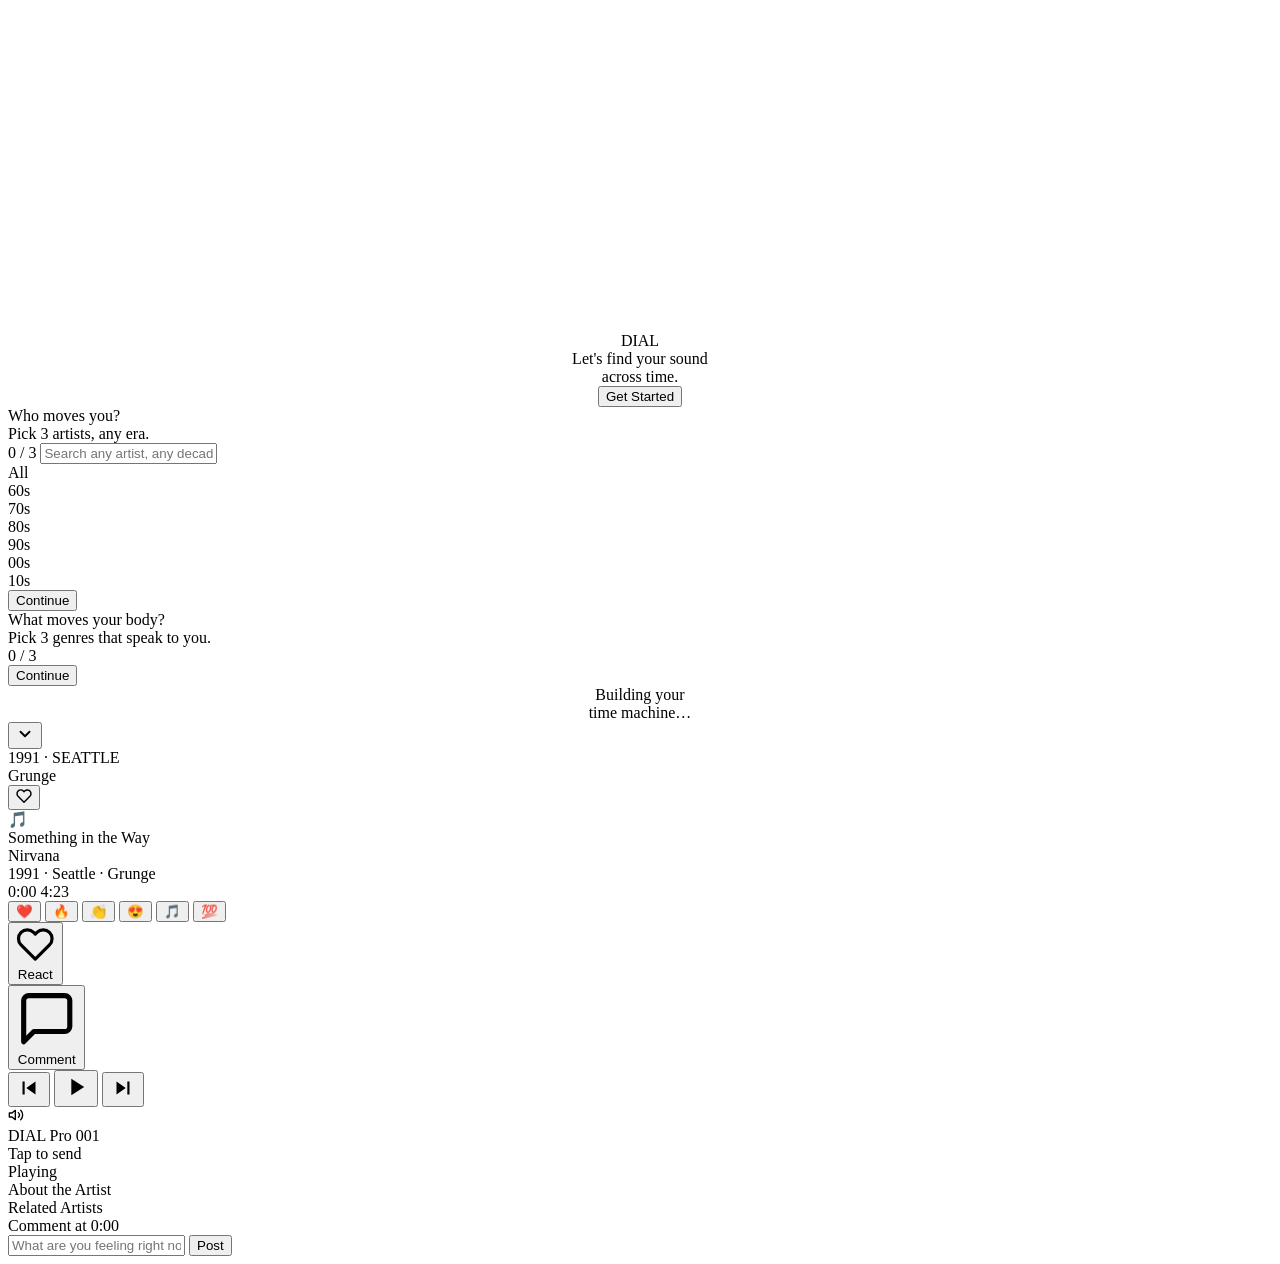
==== commit 51fefc9d: "Add files via upload" ====
--- a/index.html
+++ b/index.html
@@ -1,2497 +1,332 @@
-<!DOCTYPE html>
-<html lang="en">
-<head>
-<meta charset="UTF-8">
-<meta name="viewport" content="width=device-width, initial-scale=1.0, maximum-scale=1.0, user-scalable=no">
-<title>DIAL</title>
-<link rel="preconnect" href="https://fonts.googleapis.com">
-<link rel="preconnect" href="https://fonts.gstatic.com" crossorigin>
-<link href="https://fonts.googleapis.com/css2?family=DM+Sans:ital,opsz,wght@0,9..40,400;0,9..40,500;0,9..40,600;0,9..40,700;1,9..40,400&display=swap" rel="stylesheet">
-<style>
-*{box-sizing:border-box;margin:0;padding:0;-webkit-tap-highlight-color:transparent}
-:root{
-  --bg:#111;--surface:#141414;--raised:#1a1a1a;--border:#222;
-  --t1:#F5F5F5;--t2:#666;--t3:#333;
-  --accent:hsl(145,65%,42%);--warm:#FF6B35;
-}
-html,body{
-  height:100%;background:var(--bg);color:var(--t1);
-  font-family:-apple-system,'SF Pro Text','Helvetica Neue',sans-serif;
-  overflow:hidden;
-}
-#app{
-  height:100%;position:relative;overflow:hidden;
-  max-width:430px;margin:0 auto;
-}
-
-/* ── ONBOARDING ─────────────────────────────── */
-#onboarding{position:absolute;inset:0;z-index:100;background:var(--bg)}
-.ob-screen{
-  position:absolute;inset:0;display:flex;flex-direction:column;
-  padding:max(env(safe-area-inset-top),24px) 24px max(env(safe-area-inset-bottom),24px);
-  opacity:0;pointer-events:none;transition:opacity 400ms ease;
-}
-.ob-screen.active{opacity:1;pointer-events:all}
-
-/* Boombox visual */
-.boombox-visual{width:260px;height:140px;position:relative;margin-bottom:52px;flex-shrink:0}
-.ob-video{width:260px;height:260px;object-fit:cover;border-radius:20px;margin-bottom:32px;flex-shrink:0}
-.bb-handle-ob{
-  width:190px;height:18px;border:1px solid var(--border);border-bottom:none;
-  border-radius:9px 9px 0 0;position:absolute;top:0;left:50%;transform:translateX(-50%);
-}
-.bb-body-ob{
-  width:260px;height:110px;background:var(--surface);border:1px solid var(--border);
-  border-radius:18px;position:absolute;bottom:0;
-  display:flex;align-items:center;justify-content:center;gap:20px;padding:16px;
-}
-.bb-spk{
-  width:58px;height:58px;border-radius:50%;border:2px solid var(--border);
-  background:var(--bg);display:flex;align-items:center;justify-content:center;flex-shrink:0;
-}
-.bb-spk::after{
-  content:'';width:32px;height:32px;border-radius:50%;border:1px solid var(--border);display:block;
-}
-.portal-win{
-  flex:1;height:54px;background:var(--bg);border-radius:7px;
-  border:1px solid rgba(77,255,160,.4);position:relative;overflow:hidden;
-  box-shadow:0 0 18px rgba(77,255,160,.3),inset 0 0 10px rgba(77,255,160,.1);
-  animation:pbreathe 3s ease-in-out infinite;
-}
-@keyframes pbreathe{0%,100%{box-shadow:0 0 18px rgba(77,255,160,.3),inset 0 0 10px rgba(77,255,160,.1)}50%{box-shadow:0 0 32px rgba(77,255,160,.5),inset 0 0 18px rgba(77,255,160,.2)}}
-.pscans{position:absolute;inset:0;background:repeating-linear-gradient(0deg,transparent,transparent 2px,rgba(77,255,160,.05) 2px,rgba(77,255,160,.05) 4px)}
-.pcursor{position:absolute;top:50%;left:50%;transform:translate(-50%,-50%);width:2px;height:18px;background:var(--accent);animation:blink 1s step-end infinite}
-@keyframes blink{50%{opacity:0}}
-
-.ob-logo{font-size:46px;font-weight:100;letter-spacing:8px;color:var(--t1);margin-bottom:14px}
-.ob-tag{font-size:18px;font-weight:300;color:var(--t2);line-height:1.65;max-width:280px;text-align:center}
-.ob-start{
-  margin-top:60px;padding:17px 52px;background:var(--t1);color:var(--bg);
-  border:none;border-radius:100px;font-size:16px;font-weight:500;
-  font-family:inherit;cursor:pointer;letter-spacing:.3px;
-  transition:transform 200ms cubic-bezier(.34,1.56,.64,1),opacity 150ms;
-}
-.ob-start:active{transform:scale(.97);opacity:.9}
-
-/* Artist / Genre screens */
-.ob-hd{padding-top:8px;margin-bottom:28px}
-.ob-ttl{font-size:26px;font-weight:400;letter-spacing:-.3px;margin-bottom:6px}
-.ob-sub{font-size:14px;color:var(--t2)}
-.ob-ctr{position:absolute;top:max(env(safe-area-inset-top),24px);right:24px;font-size:14px;color:var(--t2);transition:color 300ms;padding-top:8px}
-.ob-ctr.done{color:var(--accent)}
-
-.ob-search{
-  width:100%;background:transparent;border:none;border-bottom:1px solid var(--border);
-  padding:10px 0;font-size:15px;color:var(--t1);font-family:inherit;outline:none;margin-bottom:20px;
-}
-.ob-search::placeholder{color:var(--t3)}
-.ob-search:focus{border-bottom-color:var(--t2)}
-
-.era-row{display:flex;gap:8px;overflow-x:scroll;scrollbar-width:none;margin-bottom:18px;-webkit-overflow-scrolling:touch;cursor:grab;user-select:none}
-.era-row::-webkit-scrollbar{display:none}
-.era-row:active{cursor:grabbing}
-.era-ch{
-  padding:6px 16px;border-radius:9999px;background:hsl(0 0% 15%);border:1px solid transparent;
-  font-size:14px;font-weight:500;color:hsl(0 0% 75%);cursor:pointer;white-space:nowrap;
-  transition:all 200ms;font-family:inherit;flex-shrink:0;
-}
-.era-ch:hover{background:hsl(0 0% 18%)}
-.era-ch.on{background:hsl(152 60% 52%);color:hsl(0 0% 5%);border-color:transparent}
-
-.ag-wrap{flex:1;min-height:0;overflow-y:auto;overflow-x:hidden;-webkit-overflow-scrolling:touch;scrollbar-width:none;}
-.ag-wrap::-webkit-scrollbar{display:none}
-.ag{display:grid;grid-template-columns:repeat(3,1fr);gap:12px;padding-bottom:90px;}
-.ag::-webkit-scrollbar{display:none}
-.atile{
-  aspect-ratio:1;border-radius:12px;border:none;
-  cursor:pointer;position:relative;overflow:hidden;user-select:none;
-  transition:transform 300ms cubic-bezier(.34,1.56,.64,1),box-shadow 300ms,outline-color 300ms;
-  outline:2px solid transparent;background:hsl(0 0% 10%);
-}
-.atile:hover{transform:scale(1.03);box-shadow:0 4px 20px rgba(0,0,0,.4)}
-.atile .av{position:absolute;inset:0;display:flex;align-items:center;justify-content:center;font-size:30px;color:var(--t3);overflow:hidden}
-.atile .av img{width:100%;height:100%;object-fit:cover;object-position:top center;transition:transform 500ms ease,filter 300ms}
-.atile:hover .av img{transform:scale(1.1)}
-.atile .ag-grad{position:absolute;inset:0;background:linear-gradient(to top,rgba(0,0,0,.9) 0%,rgba(0,0,0,.2) 40%,transparent 100%);pointer-events:none}
-.atile .nm{position:absolute;bottom:12px;left:10px;right:10px;z-index:2;font-size:13px;text-align:left;color:#fff;font-weight:500;filter:drop-shadow(0 1px 3px rgba(0,0,0,.8))}
-.atile.on{transform:scale(0.96);outline:2px solid hsl(152 60% 52%);box-shadow:0 0 30px hsl(152 60% 52% / .3)}
-.atile.on .av img{filter:brightness(.85)}
-.atile-check{display:none;position:absolute;top:8px;right:8px;z-index:3;width:22px;height:22px;border-radius:9999px;background:hsl(152 60% 52%);align-items:center;justify-content:center}
-.atile-check svg{width:13px;height:13px}
-.atile.on .atile-check{display:flex}
-
-.gg{display:flex;flex-wrap:wrap;gap:10px;overflow-y:auto;flex:1;padding-bottom:90px;align-content:flex-start}
-.gg::-webkit-scrollbar{display:none}
-.gch{
-  padding:13px 20px;background:var(--raised);border:1px solid var(--border);border-radius:100px;
-  font-size:13px;font-weight:500;color:var(--t2);cursor:pointer;user-select:none;font-family:inherit;
-  transition:all 200ms cubic-bezier(.34,1.56,.64,1);
-}
-.gch:active{transform:scale(.97)}
-.gch.on{border-color:var(--accent);color:var(--accent);background:rgba(77,255,160,.06);transform:scale(1.04)}
-
-.ob-cont{
-  position:absolute;bottom:max(env(safe-area-inset-bottom),16px);left:24px;right:24px;
-  padding:14px;background:hsl(152 60% 52%);border:none;
-  border-radius:12px;font-size:14px;font-weight:600;color:hsl(0 0% 5%);
-  text-align:center;cursor:not-allowed;transition:all 300ms;font-family:inherit;
-  opacity:.3;pointer-events:none;
-}
-.ob-cont.rdy{opacity:1;pointer-events:all;cursor:pointer}
-.ob-cont.rdy:hover{filter:brightness(1.1)}
-.ob-cont:active{transform:scale(.98)}
-
-/* Building */
-#ob-bld{align-items:center;justify-content:center;text-align:center}
-.spin-ring{
-  width:80px;height:80px;border:1px solid var(--border);border-top-color:var(--accent);
-  border-radius:50%;animation:spin 1.4s linear infinite;margin-bottom:36px;
-  box-shadow:0 0 20px rgba(77,255,160,.2);
-}
-@keyframes spin{to{transform:rotate(360deg)}}
-.bld-txt{font-size:24px;font-weight:300;line-height:1.5}
-.bld-sub{font-size:14px;color:var(--t2);margin-top:10px;min-height:1.4em}
-
-/* ── MAIN APP ────────────────────────────────── */
-#main-app{position:absolute;inset:0;display:flex;flex-direction:column}
-.tc{flex:1;overflow-y:auto;overflow-x:auto;display:none;scrollbar-width:none}
-.tc::-webkit-scrollbar{display:none}
-.tc.on{display:block}
-
-/* Tab bar */
-/* ── MINI PLAYER ─────────────────────────────── */
-#mini-player{
-  display:none;position:relative;z-index:60;
-  background:hsl(220,18%,9%);
-  border-top:1px solid hsl(220,10%,18%);
-  overflow:hidden;
-}
-#mini-player.visible{display:block}
-#mp-grad{
-  position:absolute;inset:0;z-index:0;
-  background:hsl(220,18%,9%);
-  background-size:300% 300%;
-  opacity:0;
-  transition:opacity 0.8s ease;
-  animation:mpgdrift 18s ease-in-out infinite;
-  will-change:background-position;
-}
-@keyframes mpgdrift{
-  0%  {background-position:0% 0%}
-  33% {background-position:100% 20%}
-  66% {background-position:80% 100%}
-  100%{background-position:0% 0%}
-}
-.mp-progress{height:2px;background:hsl(220,12%,16%);position:relative;z-index:1}
-.mp-prog-fill{height:100%;background:hsl(152,60%,48%);width:0%;transition:width 1s linear}
-.mp-row{display:flex;align-items:center;padding:10px 16px;gap:12px;position:relative;z-index:1}
-.mp-content{
-  display:flex;align-items:center;gap:12px;flex:1;min-width:0;
-  cursor:pointer;user-select:none;-webkit-user-select:none;
-}
-.mp-art{
-  width:40px;height:40px;border-radius:8px;flex:none;
-  background:hsl(220,16%,16%);
-  display:flex;align-items:center;justify-content:center;
-  font-size:20px;position:relative;overflow:hidden;
-}
-.mp-info{flex:1;min-width:0}
-.mp-title{
-  font-size:13px;font-weight:600;color:hsl(0,0%,92%);
-  white-space:nowrap;overflow:hidden;text-overflow:ellipsis;
-  font-family:'DM Sans',sans-serif;
-}
-.mp-artist{
-  font-size:11px;color:hsl(0,0%,48%);margin-top:2px;
-  white-space:nowrap;overflow:hidden;text-overflow:ellipsis;
-  font-family:'DM Sans',sans-serif;
-}
-.mp-btn{
-  width:36px;height:36px;border-radius:50%;border:none;
-  background:hsl(0,0%,92%);color:hsl(220,20%,7%);
-  display:flex;align-items:center;justify-content:center;
-  cursor:pointer;flex:none;
-  transition:transform 150ms cubic-bezier(.34,1.56,.64,1),background 150ms;
-}
-.mp-btn:active{transform:scale(.86)}
-
-#tbar{
-  display:flex;position:relative;z-index:50;
-  padding:12px 0 max(env(safe-area-inset-bottom),12px);
-  border-top:1px solid var(--border);
-  background:rgba(0,0,0,.85);backdrop-filter:blur(40px);-webkit-backdrop-filter:blur(40px);
-}
-.tb{
-  flex:1;display:flex;flex-direction:column;align-items:center;gap:5px;
-  background:none;border:none;cursor:pointer;padding:0;
-}
-.ti{font-size:21px;color:var(--t3);transition:color 200ms,transform 200ms cubic-bezier(.34,1.56,.64,1)}
-.tb.on .ti{color:var(--t1);transform:scale(1.12)}
-.td{width:4px;height:4px;border-radius:50%;background:var(--accent);opacity:0;transition:opacity 200ms}
-.tb.on .td{opacity:1}
-
-/* ── HOME ────────────────────────────────────── */
-#t-home{padding-bottom:28px}
-.hdr{display:flex;align-items:center;justify-content:space-between;padding:max(env(safe-area-inset-top),20px) 24px 22px;padding-top:calc(max(env(safe-area-inset-top),0px) + 24px)}
-.hlogo{font-size:22px;font-weight:100;letter-spacing:6px}
-.havt{width:34px;height:34px;border-radius:50%;background:var(--raised);border:1px solid var(--border);display:flex;align-items:center;justify-content:center;font-size:13px;cursor:pointer}
-
-/* Time Dial */
-.sec-lbl{font-size:11px;letter-spacing:2px;text-transform:uppercase;color:var(--t1);padding:0 24px;margin-bottom:14px}
-.era-hero{text-align:center;font-size:32px;font-weight:200;letter-spacing:-.5px;padding-bottom:10px}
-
-.dial-wrap{position:relative;height:80px;overflow:hidden;cursor:grab;user-select:none}
-.dial-wrap:active{cursor:grabbing}
-.dial-track{
-  display:flex;align-items:flex-end;height:100%;padding:0 50%;
-  will-change:transform;transition:none;
-}
-.dial-track.snap{transition:transform 150ms cubic-bezier(.4,0,.2,1)}
-.ddec{flex-shrink:0;width:80px;display:flex;flex-direction:column;align-items:center;gap:8px;padding-bottom:14px}
-.dtick{width:1px;height:22px;background:var(--border);transition:all 200ms}
-.ddec.on .dtick{height:32px;background:var(--accent);box-shadow:0 0 8px var(--accent)}
-.dyr{font-size:10px;letter-spacing:1px;color:var(--t3);transition:all 200ms;font-variant-numeric:tabular-nums}
-.ddec.on .dyr{color:var(--accent);font-size:13px;font-weight:500}
-.dial-ind{
-  position:absolute;left:50%;top:0;bottom:0;width:1px;
-  background:rgba(77,255,160,.35);transform:translateX(-50%);pointer-events:none;
-}
-.dial-ind::before{
-  content:'';position:absolute;bottom:14px;left:50%;transform:translateX(-50%);
-  width:7px;height:7px;border-radius:50%;background:var(--accent);box-shadow:0 0 10px var(--accent);
-}
-
-/* ── FOR YOU CARDS ───────────────────────────── */
-.rscroll{
-  display:flex;gap:14px;overflow-x:scroll;
-  padding:4px 24px 28px;scrollbar-width:none;margin-bottom:24px;
-  -webkit-overflow-scrolling:touch;cursor:grab;user-select:none;
-}
-.rscroll::-webkit-scrollbar{display:none}
-.rcard{
-  flex-shrink:0;width:220px;height:190px;border-radius:18px;
-  overflow:visible;position:relative;cursor:pointer;
-  transition:transform 220ms cubic-bezier(.34,1.56,.64,1),box-shadow 220ms;
-  box-shadow:0 10px 36px rgba(0,0,0,.55);
-}
-.rcard:active{transform:scale(.95)}
-.rc-bg{
-  position:absolute;inset:0;border-radius:18px;overflow:hidden;
-  background:var(--rc-grad,linear-gradient(145deg,#180620 0%,#da7ee8 40%,#e8197a 75%,#100210 100%));
-}
-.rc-bg::after{
-  content:'';position:absolute;inset:0;
-  background:radial-gradient(ellipse at 30% 25%,rgba(255,255,255,.28) 0%,transparent 55%);
-}
-.rc-shine{
-  position:absolute;inset:0;border-radius:18px;pointer-events:none;z-index:2;
-  box-shadow:inset 0 1px 0 rgba(255,255,255,.14),inset 0 -1px 0 rgba(0,0,0,.25);
-}
-.rc-content{
-  position:absolute;inset:0;padding:15px;z-index:1;
-  display:flex;flex-direction:column;justify-content:space-between;
-}
-.rc-year{
-  font-size:30px;font-weight:800;color:#fff;letter-spacing:-1.5px;
-  line-height:1;font-family:'DM Sans',sans-serif;
-  text-shadow:0 2px 12px rgba(0,0,0,.4);
-}
-.rc-loc{
-  font-size:11px;font-weight:500;color:rgba(255,255,255,.65);
-  margin-top:4px;letter-spacing:.3px;font-family:'DM Sans',sans-serif;
-}
-.rc-genres{display:flex;flex-wrap:wrap;gap:4px}
-.rgenre{
-  display:inline-block;font-size:9px;letter-spacing:.8px;text-transform:uppercase;
-  color:rgba(255,255,255,.9);background:rgba(255,255,255,.14);
-  padding:3px 8px;border-radius:100px;border:1px solid rgba(255,255,255,.2);
-  font-family:'DM Sans',sans-serif;
-}
-/* Boarding pass */
-.rc-pass{
-  position:absolute;top:-10px;right:-10px;
-  width:80px;z-index:6;pointer-events:none;
-  transform:rotate(14deg);transform-origin:top right;
-  filter:drop-shadow(0 6px 18px rgba(0,0,0,.55));
-}
-.rc-pass-inner{
-  background:linear-gradient(160deg,#ffffff 0%,#ececec 100%);
-  border-radius:8px;padding:8px 8px 7px;overflow:hidden;
-  position:relative;
-}
-.rc-pass-inner::before{
-  content:'';position:absolute;inset:0;
-  background:linear-gradient(135deg,rgba(255,255,255,.6) 0%,transparent 60%);
-  pointer-events:none;
-}
-.rc-pass-top{display:flex;justify-content:space-between;align-items:center;margin-bottom:5px}
-.rc-pass-flag{font-size:15px;line-height:1}
-.rc-pass-iata{font-size:8px;font-weight:800;letter-spacing:1.5px;color:#1a1a1a}
-.rc-pass-perf{
-  display:flex;align-items:center;gap:2px;margin:0 -8px 5px;
-  overflow:hidden;
-}
-.rc-pass-perf::before,.rc-pass-perf::after{
-  content:'';flex:1;height:1.5px;
-  background:repeating-linear-gradient(90deg,rgba(0,0,0,.18) 0,rgba(0,0,0,.18) 4px,transparent 4px,transparent 7px);
-}
-.rc-pass-city{font-size:7px;font-weight:700;letter-spacing:1.5px;color:#111;text-transform:uppercase;white-space:nowrap;overflow:hidden;text-overflow:ellipsis}
-.rc-pass-yr{font-size:9px;color:#555;margin-top:2px;font-weight:500;letter-spacing:.3px}
-
-/* Home portal button */
-.home-portal-btn{
-  display:block;width:calc(100% - 48px);margin:0 24px 24px;
-  padding:16px;border-radius:14px;border:1px solid var(--accent);
-  background:rgba(77,255,160,.08);color:var(--accent);
-  font-family:inherit;font-size:14px;font-weight:500;letter-spacing:1.5px;text-transform:uppercase;
-  cursor:pointer;transition:background 200ms,transform 200ms cubic-bezier(.34,1.56,.64,1);
-  box-shadow:0 0 20px rgba(77,255,160,.15);
-}
-.home-portal-btn:active{transform:scale(.97);background:rgba(77,255,160,.15)}
-
-/* Quick actions */
-.qrow{display:flex;gap:12px;padding:0 24px}
-.qbtn{
-  flex:1;background:var(--raised);border:1px solid var(--border);border-radius:14px;
-  padding:16px 10px;display:flex;flex-direction:column;align-items:center;gap:8px;
-  cursor:pointer;font-family:inherit;
-  transition:transform 200ms cubic-bezier(.34,1.56,.64,1),border-color 200ms;
-}
-.qbtn:active{transform:scale(.95);border-color:var(--t3)}
-.qi{font-size:20px}
-.ql{font-size:11px;color:var(--t2);font-weight:500;letter-spacing:.2px}
-
-/* ── CREATE TRIP ─────────────────────────────── */
-#t-dial{padding-bottom:110px}
-.ct-hd{padding:calc(max(env(safe-area-inset-top),0px) + 28px) 24px 22px}
-.ct-ttl{font-size:28px;font-weight:300;letter-spacing:-.5px}
-.ct-sub{font-size:14px;color:var(--t2);margin-top:4px}
-
-/* Preview card */
-.prev-card{
-  margin:0 24px 28px;padding:16px;background:var(--surface);
-  border:1px solid var(--border);border-radius:16px;
-  display:flex;align-items:center;gap:14px;min-height:82px;
-  transition:border-color 400ms;position:relative;overflow:hidden;
-}
-.prev-card.rdy{border-color:rgba(77,255,160,.3)}
-.prev-card.rdy::after{
-  content:'';position:absolute;inset:0;pointer-events:none;
-  background:repeating-linear-gradient(0deg,transparent,transparent 3px,rgba(77,255,160,.015) 3px,rgba(77,255,160,.015) 4px);
-}
-.part{
-  width:54px;height:54px;border-radius:9px;background:var(--raised);
-  border:1px solid var(--border);flex-shrink:0;display:flex;align-items:center;
-  justify-content:center;font-size:22px;transition:border-color 300ms;
-}
-.part.lit{border-color:rgba(77,255,160,.4)}
-.pi{flex:1;min-width:0}
-.pt{font-size:14px;font-weight:500;white-space:nowrap;overflow:hidden;text-overflow:ellipsis}
-.pa{font-size:12px;color:var(--t2);margin-top:2px}
-.pm{font-size:11px;color:var(--t3);margin-top:5px}
-.pviz{display:flex;align-items:center;gap:2px;height:16px;opacity:0;transition:opacity 300ms;flex-shrink:0}
-.prev-card.rdy .pviz{opacity:1}
-.vb{width:2px;border-radius:1px;background:var(--accent);animation:vdance .6s ease-in-out infinite alternate}
-.vb:nth-child(1){height:5px;animation-delay:0ms}
-.vb:nth-child(2){height:12px;animation-delay:80ms}
-.vb:nth-child(3){height:7px;animation-delay:160ms}
-.vb:nth-child(4){height:14px;animation-delay:40ms}
-.vb:nth-child(5){height:5px;animation-delay:120ms}
-@keyframes vdance{to{transform:scaleY(.25)}}
-
-/* Section header */
-.sh{
-  font-size:11px;letter-spacing:2px;text-transform:uppercase;color:var(--t1);
-  padding:0 24px;margin-bottom:14px;display:flex;justify-content:space-between;align-items:center;
-}
-.sh-val{font-size:20px;font-weight:200;letter-spacing:-.3px;color:var(--t1);text-transform:none;letter-spacing:0}
-
-/* Location */
-.reg-row{display:flex;gap:8px;overflow-x:auto;padding:0 24px 12px;scrollbar-width:none}
-.reg-row::-webkit-scrollbar{display:none}
-.reg-ch{
-  padding:8px 16px;border-radius:100px;background:var(--raised);border:1px solid var(--border);
-  font-size:12px;font-weight:500;color:var(--t2);cursor:pointer;white-space:nowrap;
-  transition:all 200ms;font-family:inherit;flex-shrink:0;
-}
-.reg-ch.on{border-color:var(--accent);color:var(--accent)}
-.cgrid{display:flex;flex-wrap:wrap;gap:8px;padding:0 24px;max-height:180px;overflow-y:auto;scrollbar-width:none}
-.cgrid::-webkit-scrollbar{display:none}
-.citem{
-  display:flex;align-items:center;gap:8px;padding:10px 14px;
-  background:var(--raised);border:1px solid var(--border);border-radius:10px;
-  cursor:pointer;font-family:inherit;
-  transition:all 200ms cubic-bezier(.34,1.56,.64,1);
-}
-.citem:active{transform:scale(.97)}
-.citem.on{border-color:var(--accent)}
-.cflag{font-size:17px}
-.cname{font-size:13px;color:var(--t2);transition:color 200ms}
-.citem.on .cname{color:var(--t1)}
-
-/* Genre chips */
-.gsgrid{display:flex;flex-wrap:wrap;gap:8px;padding:0 24px}
-.gsc{
-  padding:10px 18px;border-radius:100px;background:var(--raised);border:1px solid var(--border);
-  font-size:13px;font-weight:500;color:var(--t2);cursor:pointer;user-select:none;font-family:inherit;
-  transition:all 200ms cubic-bezier(.34,1.56,.64,1);
-}
-.gsc:active{transform:scale(.97)}
-.gsc.on{border-color:var(--accent);color:var(--accent);background:rgba(77,255,160,.06);transform:scale(1.04)}
-
-/* Portal button */
-.pbwrap{
-  position:fixed;bottom:calc(max(env(safe-area-inset-bottom),0px) + 84px);
-  left:50%;transform:translateX(-50%);
-  width:100%;max-width:430px;
-  z-index:40;display:none;
-}
-#pbtn{
-  display:block;width:calc(100% - 48px);margin:0 24px;padding:16px;border-radius:14px;border:1px solid var(--accent);
-  font-size:14px;font-weight:500;letter-spacing:1.5px;text-transform:uppercase;
-  cursor:pointer;font-family:inherit;
-  background:rgba(77,255,160,.08);color:var(--accent);
-  box-shadow:0 0 20px rgba(77,255,160,.15);
-  transition:background 200ms,color 200ms,border-color 200ms,box-shadow 300ms,transform 200ms cubic-bezier(.34,1.56,.64,1);
-}
-#pbtn.part{background:rgba(77,255,160,.12);color:var(--accent);border-color:var(--accent)}
-#pbtn.rdy{
-  background:var(--accent);color:#000;border-color:transparent;
-  animation:pbtn 2.5s ease-in-out infinite;
-}
-@keyframes pbtn{0%,100%{box-shadow:0 0 0 0 rgba(77,255,160,.4)}50%{box-shadow:0 0 28px rgba(77,255,160,.4),0 0 60px rgba(77,255,160,.1)}}
-#pbtn:active{transform:scale(.97);background:rgba(77,255,160,.15)}
-
-/* ── NOW PLAYING ─────────────────────────────── */
-#np{
-  position:fixed;inset:0;z-index:200;background:hsl(220,20%,7%);
-  display:none;flex-direction:column;
-  clip-path:circle(0% at 50% 95%);
-  transition:clip-path 450ms cubic-bezier(.4,0,.2,1);
-  will-change:clip-path;
-}
-#np.open{clip-path:circle(150% at 50% 95%)}
-.npbg{position:absolute;inset:0;background:hsl(220,20%,7%)}
-.npblur{position:absolute;inset:-60px;filter:blur(80px);opacity:.18;transition:background .5s}
-.crt{
-  position:absolute;inset:0;pointer-events:none;z-index:5;
-  background:repeating-linear-gradient(0deg,transparent,transparent 2px,rgba(0,0,0,.012) 2px,rgba(0,0,0,.012) 4px);
-}
-.npc{
-  position:relative;z-index:10;display:flex;flex-direction:column;
-  height:100%;max-width:400px;margin:0 auto;width:100%;
-  padding:calc(max(env(safe-area-inset-top),0px) + 20px) 24px calc(max(env(safe-area-inset-bottom),0px) + 28px);
-  overflow-y:auto;-webkit-overflow-scrolling:touch;scrollbar-width:none;
-  font-family:'DM Sans',sans-serif;
-}
-.npc::-webkit-scrollbar{display:none}
-
-/* Header */
-.nphd{display:flex;align-items:center;justify-content:space-between;margin-bottom:24px}
-.npclose{
-  width:36px;height:36px;border-radius:50%;
-  background:hsl(220,16%,12%);border:1px solid hsl(220,10%,20%);
-  cursor:pointer;display:flex;align-items:center;justify-content:center;
-  color:hsl(0,0%,60%);font-family:inherit;flex:none;
-  transition:background 200ms,transform 200ms cubic-bezier(.34,1.56,.64,1);
-}
-.npclose:active{transform:scale(.88);background:hsl(220,12%,18%)}
-.npheart{color:hsl(0,0%,55%)}
-.npheart.on{color:hsl(152,60%,48%);border-color:hsl(152,60%,30%/.4)}
-.npti{text-align:center;flex:1;padding:0 8px}
-.nptera{font-size:10px;letter-spacing:1.5px;text-transform:uppercase;color:hsl(0,0%,45%);font-weight:500}
-.nptloc{font-size:13px;color:hsl(0,0%,90%);margin-top:3px;font-weight:600;letter-spacing:.2px}
-
-/* Album art */
-.npart-wrap{position:relative;margin:0 auto 22px;width:100%}
-.npart{
-  width:100%;aspect-ratio:1;border-radius:16px;background:hsl(220,16%,12%);
-  border:none;display:flex;align-items:center;justify-content:center;
-  font-size:72px;overflow:hidden;position:relative;
-  box-shadow:0 16px 56px rgba(0,0,0,.75),0 2px 8px rgba(0,0,0,.4);
-  transition:box-shadow 400ms;
-}
-.npart.glow{box-shadow:0 16px 56px rgba(0,0,0,.75),0 0 64px hsl(152,60%,48%/.2)}
-.artscans{
-  position:absolute;inset:0;
-  background:repeating-linear-gradient(0deg,transparent,transparent 3px,rgba(0,0,0,.025) 3px,rgba(0,0,0,.025) 4px);
-  pointer-events:none;
-}
-
-/* Track info */
-.npinfo{text-align:center;margin-bottom:15px}
-.nptitle{font-size:22px;font-weight:700;letter-spacing:-.3px;color:hsl(0,0%,95%)}
-.npartist{font-size:13px;font-weight:500;color:hsl(0,0%,50%);margin-top:5px}
-.npmeta{font-size:11px;color:hsl(0,0%,50%);opacity:.6;margin-top:5px;letter-spacing:.2px}
-
-/* Progress */
-.nprog{margin-bottom:20px}
-.pbar-outer{position:relative;height:28px;display:flex;align-items:center;cursor:pointer;margin-bottom:8px}
-.pbar{
-  width:100%;height:2px;
-  background:hsl(220,12%,18%);
-  border-radius:1px;
-  position:relative;
-}
-.pfill{
-  height:100%;background:hsl(152,60%,48%);border-radius:1px;width:0%;
-  transition:width 1s linear;
-  box-shadow:0 0 8px hsl(152,60%,48%/.5),0 0 3px hsl(152,60%,48%/.7);
-}
-.pdot{
-  position:absolute;top:50%;right:calc(100% - var(--pct,0%));
-  transform:translateY(-50%) translateX(50%);
-  width:11px;height:11px;border-radius:50%;background:hsl(152,60%,48%);
-  box-shadow:0 0 0 2.5px hsl(220,20%,7%),0 0 8px hsl(152,60%,48%/.65);
-  transition:right 1s linear;
-}
-.ptimes{display:flex;justify-content:space-between;font-size:11px;color:hsl(0,0%,38%);font-variant-numeric:tabular-nums;margin-bottom:0}
-
-/* Controls */
-.npctrl{display:flex;align-items:center;justify-content:center;gap:28px;margin-bottom:24px}
-.cb{
-  background:none;border:none;cursor:pointer;color:hsl(0,0%,62%);
-  width:48px;height:48px;display:flex;align-items:center;justify-content:center;
-  font-family:inherit;
-  transition:color 150ms,transform 200ms cubic-bezier(.34,1.56,.64,1);
-}
-.cb:active{transform:scale(.86);color:hsl(0,0%,92%)}
-.cbplay{
-  width:64px;height:64px;
-  background:hsl(0,0%,95%);
-  border-radius:50%;border:none;
-  color:hsl(220,20%,7%);
-  box-shadow:0 4px 20px rgba(0,0,0,.5);
-  transition:transform 200ms cubic-bezier(.34,1.56,.64,1),background 200ms;
-}
-.cbplay:active{transform:scale(.9);background:hsl(0,0%,82%)}
-
-/* Device bar */
-.npbb{
-  background:hsl(220,16%,12%);border:1px solid hsl(220,10%,20%);border-radius:14px;
-  padding:14px 18px;display:flex;align-items:center;justify-content:space-between;
-  cursor:pointer;transition:border-color 200ms;
-}
-.npbb:active{border-color:hsl(220,10%,32%)}
-.nbbL{display:flex;align-items:center;gap:12px}
-.nbbIc{
-  width:36px;height:36px;border-radius:50%;
-  border:1px solid hsl(220,10%,22%);background:hsl(220,12%,16%);
-  display:flex;align-items:center;justify-content:center;
-  color:hsl(0,0%,62%);flex:none;
-}
-.nbbN{font-size:14px;font-weight:600;color:hsl(0,0%,90%)}
-.nbbS{font-size:11px;color:hsl(0,0%,44%);margin-top:2px}
-.nbbA{font-size:12px;color:hsl(152,60%,48%);font-weight:500;display:flex;align-items:center;gap:5px}
-.nbbdot{
-  width:6px;height:6px;border-radius:50%;background:hsl(152,60%,48%);flex:none;
-  box-shadow:0 0 5px hsl(152,60%,48%/.6);
-  animation:nbbpulse 2s ease-in-out infinite;
-}
-@keyframes nbbpulse{0%,100%{opacity:1;box-shadow:0 0 4px hsl(152,60%,48%/.5)}50%{opacity:.7;box-shadow:0 0 9px hsl(152,60%,48%/.8)}}
-
-/* ── ARTIST INFO ─────────────────────────────── */
-.np-extra{display:flex;flex-direction:column;gap:10px;margin-top:12px;padding-bottom:16px}
-.npe-sec{background:linear-gradient(rgba(8,4,18,.78),rgba(8,4,18,.78)),var(--npe-grad,hsl(220,16%,12%));border-radius:14px;padding:18px;border:1px solid rgba(255,255,255,.08)}
-.npe-lbl{font-size:10px;letter-spacing:1.2px;text-transform:uppercase;color:hsl(0,0%,42%);font-weight:600;margin-bottom:10px}
-.npe-bio{font-size:13px;line-height:1.7;color:hsl(0,0%,75%);min-height:20px}
-.npe-sk{display:block;height:11px;border-radius:4px;background:hsl(220,12%,18%);margin-bottom:8px;animation:npsk 1.5s ease-in-out infinite}
-@keyframes npsk{0%,100%{opacity:.2}50%{opacity:.55}}
-.npe-rrow{display:flex;gap:8px;overflow-x:auto;scrollbar-width:none;padding-bottom:2px;margin:0 -18px;padding-left:18px;padding-right:18px}
-.npe-rrow::-webkit-scrollbar{display:none}
-.npe-rpill{flex:none;background:hsl(220,12%,16%);border:1px solid hsl(220,10%,20%);border-radius:8px;padding:7px 12px;font-size:12px;color:hsl(0,0%,78%);display:flex;align-items:center;gap:7px;white-space:nowrap}
-.npe-rpill img{width:24px;height:24px;border-radius:50%;object-fit:cover;flex:none;background:hsl(220,12%,20%)}
-
-/* ── COMMENTS ────────────────────────────────── */
-.cmt-bubble-host{height:0;position:relative;pointer-events:none;overflow:visible}
-.cmt-bubble{
-  position:absolute;bottom:4px;
-  transform:translateX(-50%) translateY(10px);
-  opacity:0;
-  display:flex;align-items:center;gap:7px;
-  background:hsl(0,0%,13%/.94);
-  backdrop-filter:blur(12px);-webkit-backdrop-filter:blur(12px);
-  border:1px solid hsl(0,0%,28%);
-  border-radius:20px;padding:5px 12px 5px 6px;
-  white-space:nowrap;
-  font-size:12px;color:hsl(0,0%,88%);
-  box-shadow:0 6px 24px rgba(0,0,0,.55);
-  transition:opacity 260ms ease,transform 260ms cubic-bezier(.34,1.56,.64,1);
-  pointer-events:none;z-index:10;
-}
-.cmt-bubble.show{opacity:1;transform:translateX(-50%) translateY(0)}
-.cmt-bubble-av{width:20px;height:20px;border-radius:50%;background:hsl(0,0%,22%);display:flex;align-items:center;justify-content:center;font-size:11px;flex:none}
-.cmt-bubble-txt{overflow:hidden;text-overflow:ellipsis;max-width:120px}
-.cmt-markers{position:absolute;inset:0;pointer-events:none}
-.cmt-marker{
-  position:absolute;top:50%;
-  transform:translate(-50%,-160%);
-  width:6px;height:6px;border-radius:50%;
-  background:hsl(0,0%,58%);
-  border:1.5px solid hsl(0,0%,10%);
-  pointer-events:all;cursor:pointer;z-index:5;
-  transition:transform 180ms cubic-bezier(.34,1.56,.64,1);
-}
-.cmt-marker:active{transform:translate(-50%,-160%) scale(1.6)}
-.cmt-marker.is-reaction{background:none;border:none;font-size:12px;width:auto;height:auto;transform:translate(-50%,-120%);line-height:1}
-.cmt-marker.is-reaction:active{transform:translate(-50%,-120%) scale(1.4)}
-
-/* Action row: React + Comment */
-.cmt-action-row{display:grid;grid-template-columns:1fr 1fr;gap:12px;margin-top:24px}
-.cmt-action-btn{
-  width:100%;display:flex;align-items:center;justify-content:center;gap:10px;
-  background:hsl(220,16%,12%);border:1px solid hsl(220,10%,20%);
-  border-radius:12px;padding:12px 0;
-  font-size:14px;font-weight:500;color:hsl(0,0%,55%);font-family:'DM Sans',inherit;cursor:pointer;
-  transition:background 150ms,color 150ms,border-color 150ms;
-}
-.cmt-action-btn:active,.cmt-action-btn.active{
-  background:hsl(152,60%,48%/.15);
-  border-color:hsl(152,60%,48%/.35);
-  color:hsl(152,60%,48%);
-}
-.cmt-action-btn svg{flex:none;width:16px;height:16px}
-
-/* Reaction picker */
-.react-picker-wrap{position:relative}
-.react-picker{
-  position:absolute;bottom:calc(100% + 10px);left:0;right:0;
-  background:hsl(220,16%,12%);border:1px solid hsl(220,10%,22%);
-  border-radius:18px;padding:10px 6px;
-  display:flex;justify-content:space-around;
-  box-shadow:0 12px 40px rgba(0,0,0,.65),0 2px 8px rgba(0,0,0,.3);
-  opacity:0;transform:translateY(6px) scale(.95);pointer-events:none;
-  transition:opacity 200ms ease,transform 200ms cubic-bezier(.34,1.56,.64,1);
-}
-.react-picker.open{opacity:1;transform:translateY(0) scale(1);pointer-events:all}
-.react-pick-btn{
-  background:none;border:none;font-size:21px;cursor:pointer;
-  width:38px;height:38px;border-radius:50%;
-  display:flex;align-items:center;justify-content:center;font-family:inherit;
-  transition:transform 180ms cubic-bezier(.34,1.56,.64,1),background 120ms;
-}
-.react-pick-btn:active{transform:scale(.72);background:hsl(220,12%,18%)}
-
-/* Ephemeral float reactions */
-#react-float-layer{
-  position:absolute;inset:0;pointer-events:none;z-index:50;overflow:hidden;
-}
-
-#cmt-sheet{
-  position:fixed;inset:0;z-index:400;
-  pointer-events:none;display:flex;flex-direction:column;justify-content:flex-end;
-}
-#cmt-sheet.open{pointer-events:all}
-.cmt-backdrop{position:absolute;inset:0;background:transparent;transition:background 300ms;cursor:pointer}
-#cmt-sheet.open .cmt-backdrop{background:rgba(0,0,0,.6)}
-.cmt-panel{
-  position:relative;z-index:1;
-  background:hsl(0,0%,10%);
-  border-radius:24px 24px 0 0;
-  border-top:1px solid hsl(0,0%,20%);
-  padding:16px 24px calc(max(env(safe-area-inset-bottom),0px) + 24px);
-  transform:translateY(100%);
-  transition:transform 340ms cubic-bezier(.34,1.56,.64,1);
-}
-#cmt-sheet.open .cmt-panel{transform:translateY(0)}
-.cmt-handle{width:36px;height:4px;border-radius:2px;background:hsl(0,0%,26%);margin:0 auto 18px}
-.cmt-ts-lbl{font-size:11px;letter-spacing:.8px;text-transform:uppercase;color:hsl(145,65%,42%);font-weight:500;margin-bottom:14px}
-.cmt-input-row{display:flex;gap:10px;align-items:center}
-.cmt-input{
-  flex:1;background:hsl(0,0%,16%);border:1px solid hsl(0,0%,26%);
-  border-radius:12px;padding:12px 14px;font-size:14px;
-  color:hsl(0,0%,92%);font-family:inherit;outline:none;
-}
-.cmt-input:focus{border-color:hsl(0,0%,40%)}
-.cmt-input::placeholder{color:hsl(0,0%,36%)}
-.cmt-submit{
-  background:hsl(145,65%,42%);border:none;border-radius:12px;
-  padding:12px 18px;font-size:13px;font-weight:600;
-  color:hsl(0,0%,5%);cursor:pointer;font-family:inherit;
-  transition:opacity 200ms,transform 200ms cubic-bezier(.34,1.56,.64,1);
-  white-space:nowrap;
-}
-.cmt-submit:active{transform:scale(.93)}
-
-/* ── LIBRARY ─────────────────────────────────── */
-#t-lib{padding-bottom:24px}
-.lhd{padding:calc(max(env(safe-area-inset-top),0px) + 28px) 24px 24px}
-.lttl{font-size:28px;font-weight:300;letter-spacing:-.5px}
-.lseg{display:flex;background:var(--raised);border-radius:10px;padding:3px;width:max-content;margin-top:16px}
-.sgb{
-  padding:8px 20px;background:none;border:none;border-radius:8px;
-  font-size:13px;font-weight:500;color:var(--t2);cursor:pointer;font-family:inherit;transition:all 200ms;
-}
-.sgb.on{background:var(--bg);color:var(--t1)}
-
-.tgrid{display:grid;grid-template-columns:1fr 1fr;gap:14px;padding:0 24px}
-.tcard{
-  aspect-ratio:1;border-radius:18px;overflow:visible;position:relative;
-  cursor:pointer;
-  transition:transform 220ms cubic-bezier(.34,1.56,.64,1),box-shadow 220ms;
-  box-shadow:0 8px 28px rgba(0,0,0,.5);
-}
-.tcard:active{transform:scale(.94)}
-.tcard .rc-year{font-size:24px}
-.tcard .rc-loc{font-size:10px}
-.tcard .rc-pass{width:62px;top:-8px;right:-8px}
-.tcard .rc-pass-flag{font-size:12px}
-.tcard .rc-pass-iata{font-size:7px}
-.tcard .rc-pass-city{font-size:6px}
-.tcard .rc-pass-yr{font-size:8px}
-.elib{text-align:center;padding:60px 24px;color:var(--t2);font-size:14px;line-height:2}
-
-.hlist{padding:0 24px}
-.hitem{display:flex;gap:16px;padding:14px 0;border-bottom:1px solid var(--border);position:relative;cursor:pointer}
-.hline{position:absolute;left:4px;top:0;bottom:0;width:1px;background:var(--border)}
-.hdot{width:10px;height:10px;border-radius:50%;background:var(--accent);flex-shrink:0;margin-top:4px;position:relative;z-index:1}
-.hcont{flex:1}
-.htitle{font-size:14px;font-weight:500}
-.hartist{font-size:12px;color:var(--t2);margin-top:2px}
-.hmeta{font-size:11px;color:var(--t3);margin-top:4px}
-.htime{font-size:11px;color:var(--t3);white-space:nowrap}
-
-/* ── FAVORITES ───────────────────────────────── */
-.favlist{padding:0 24px}
-.fitem{display:flex;align-items:center;gap:12px;padding:12px 0;border-bottom:1px solid var(--border)}
-.fitem:last-child{border-bottom:none}
-.fart{width:46px;height:46px;border-radius:8px;background:var(--card);flex-shrink:0;overflow:hidden;display:flex;align-items:center;justify-content:center;font-size:20px}
-.fart img{width:100%;height:100%;object-fit:cover}
-.finfo{flex:1;min-width:0}
-.ftitle{font-size:14px;font-weight:500;color:var(--t1);white-space:nowrap;overflow:hidden;text-overflow:ellipsis}
-.fartist{font-size:12px;color:var(--t2);margin-top:2px}
-.fmeta{font-size:11px;color:var(--t3);margin-top:3px}
-.fheart{width:32px;height:32px;display:flex;align-items:center;justify-content:center;color:var(--accent);flex-shrink:0;cursor:pointer;border:none;background:none;padding:0}
-.fheart:active{transform:scale(.85)}
-
-/* ── DEVICE ──────────────────────────────────── */
-#t-dev{padding:0 24px calc(max(env(safe-area-inset-bottom),0px) + 24px)}
-.dhd{padding-top:calc(max(env(safe-area-inset-top),0px) + 28px);margin-bottom:32px}
-.dttl{font-size:28px;font-weight:300;letter-spacing:-.5px}
-
-.bbhero{width:100%;max-width:320px;margin:0 auto 36px;position:relative;padding-top:20px}
-.bbbody{
-  background:var(--surface);border:1px solid var(--border);border-radius:20px;padding:20px;
-  display:flex;align-items:center;justify-content:space-between;gap:14px;
-}
-.bbsp{
-  width:64px;height:64px;border-radius:50%;border:2px solid var(--border);
-  background:var(--bg);display:flex;align-items:center;justify-content:center;flex-shrink:0;
-}
-.bbsp::after{content:'';width:36px;height:36px;border-radius:50%;border:1px solid var(--border);display:block}
-.bbport{
-  flex:1;height:56px;border-radius:8px;background:var(--bg);
-  border:1px solid rgba(77,255,160,.4);
-  box-shadow:0 0 20px rgba(77,255,160,.25),inset 0 0 10px rgba(77,255,160,.08);
-  animation:pbreathe 3s ease-in-out infinite;
-  position:relative;overflow:hidden;display:flex;align-items:center;justify-content:center;
-}
-.bbpt{font-size:10px;letter-spacing:2px;color:var(--accent);opacity:.7}
-.bbhand{
-  width:220px;height:16px;border:1px solid var(--border);border-bottom:none;
-  border-radius:8px 8px 0 0;position:absolute;top:0;left:50%;transform:translateX(-50%);
-}
-
-.dstat{
-  background:var(--surface);border:1px solid var(--border);border-radius:14px;
-  padding:16px 18px;display:flex;align-items:center;justify-content:space-between;margin-bottom:16px;
-}
-.dsl{display:flex;align-items:center;gap:12px}
-.dsdot{width:8px;height:8px;border-radius:50%;background:var(--accent);animation:dpulse 2s ease-in-out infinite}
-@keyframes dpulse{0%,100%{box-shadow:0 0 0 0 rgba(77,255,160,.5)}50%{box-shadow:0 0 0 6px rgba(77,255,160,0)}}
-.dsname{font-size:14px;font-weight:500}
-.dssub{font-size:11px;color:var(--t2);margin-top:2px}
-.dsright{font-size:14px;color:var(--t2)}
-
-.vlbl{font-size:11px;letter-spacing:2px;text-transform:uppercase;color:var(--t2);margin-bottom:12px;margin-top:24px}
-.vslider{
-  -webkit-appearance:none;width:100%;height:2px;background:var(--border);border-radius:1px;outline:none;
-}
-.vslider::-webkit-slider-thumb{
-  -webkit-appearance:none;width:20px;height:20px;border-radius:50%;
-  background:var(--t1);cursor:pointer;box-shadow:0 2px 8px rgba(0,0,0,.5);
-}
-.eqlbl{font-size:11px;letter-spacing:2px;text-transform:uppercase;color:var(--t2);margin-bottom:12px;margin-top:24px}
-.eqrow{display:flex;gap:8px;flex-wrap:wrap}
-.eqch{
-  padding:9px 16px;border-radius:100px;background:var(--raised);border:1px solid var(--border);
-  font-size:12px;color:var(--t2);cursor:pointer;font-family:inherit;font-weight:500;transition:all 200ms;
-}
-.eqch.on{border-color:var(--accent);color:var(--accent)}
-
-/* Portal flash */
-#flash{position:fixed;inset:0;z-index:300;background:var(--accent);pointer-events:none;opacity:0;transition:opacity 80ms}
-
-/* Portal loader */
-#portal-loader{position:fixed;inset:0;z-index:250;display:flex;align-items:flex-end;justify-content:center;opacity:0;pointer-events:none;transition:opacity 280ms ease}
-#portal-loader.visible{opacity:1;pointer-events:all}
-#portal-loader video{position:absolute;inset:0;width:100%;height:100%;object-fit:cover}
-.pl-overlay{position:absolute;inset:0;background:rgba(0,0,0,.52)}
-.pl-caption{position:absolute;bottom:96px;left:0;right:0;z-index:1;color:rgba(255,255,255,.9);font-family:'DM Sans',sans-serif;font-size:15px;font-weight:500;text-align:center;letter-spacing:.2px;text-shadow:0 2px 20px rgba(0,0,0,.8);transition:opacity 350ms ease}
-
-/* Noise grain on all screens */
-body::after{
-  content:'';position:fixed;inset:0;z-index:999;pointer-events:none;
-  opacity:.03;background-image:url("data:image/svg+xml,%3Csvg xmlns='http://www.w3.org/2000/svg' width='300' height='300'%3E%3Cfilter id='n'%3E%3CfeTurbulence type='fractalNoise' baseFrequency='.9' numOctaves='4' stitchTiles='stitch'/%3E%3C/filter%3E%3Crect width='300' height='300' filter='url(%23n)' opacity='1'/%3E%3C/svg%3E");
-}
-</style>
-</head>
-<body>
-<div id="app">
-
-<!-- Flash overlay -->
-<div id="flash"></div>
-
-<!-- Portal loader -->
-<div id="portal-loader">
-  <video src="/Users/mikifujiwara/Desktop/Design Portfolio/Video Asset/time travel bears.mp4" autoplay loop muted playsinline></video>
-  <div class="pl-overlay"></div>
-  <p class="pl-caption" id="pl-caption"></p>
-</div>
-
-<!-- ═══════ ONBOARDING ═══════ -->
-<div id="onboarding">
-
-  <!-- Intro -->
-  <div class="ob-screen active" id="ob-intro" style="align-items:center;justify-content:center;text-align:center">
-    <video class="ob-video" src="/Users/mikifujiwara/Desktop/Design Portfolio/Video Asset/groovebears.mp4" autoplay loop muted playsinline></video>
-    <div class="ob-logo">DIAL</div>
-    <div class="ob-tag">Let's find your sound<br>across time.</div>
-    <button class="ob-start" id="ob-start">Get Started</button>
-  </div>
-
-  <!-- Artists -->
-  <div class="ob-screen" id="ob-artists">
-    <div class="ob-hd">
-      <div class="ob-ttl">Who moves you?</div>
-      <div class="ob-sub">Pick 3 artists, any era.</div>
-    </div>
-    <span class="ob-ctr" id="actr">0 / 3</span>
-    <input type="text" class="ob-search" id="asearch" placeholder="Search any artist, any decade…">
-    <div class="era-row" id="erow">
-      <div class="era-ch on" data-era="All">All</div>
-      <div class="era-ch" data-era="60s">60s</div>
-      <div class="era-ch" data-era="70s">70s</div>
-      <div class="era-ch" data-era="80s">80s</div>
-      <div class="era-ch" data-era="90s">90s</div>
-      <div class="era-ch" data-era="00s">00s</div>
-      <div class="era-ch" data-era="10s">10s</div>
-    </div>
-    <div class="ag-wrap">
-      <div class="ag" id="agrid"></div>
-    </div>
-    <button class="ob-cont" id="acont">Continue</button>
-  </div>
-
-  <!-- Genres -->
-  <div class="ob-screen" id="ob-genres">
-    <div class="ob-hd">
-      <div class="ob-ttl">What moves your body?</div>
-      <div class="ob-sub">Pick 3 genres that speak to you.</div>
-    </div>
-    <span class="ob-ctr" id="gctr">0 / 3</span>
-    <div class="gg" id="ggrid"></div>
-    <button class="ob-cont" id="gcont">Continue</button>
-  </div>
-
-  <!-- Building -->
-  <div class="ob-screen" id="ob-bld" style="align-items:center;justify-content:center;text-align:center">
-    <div class="spin-ring"></div>
-    <div class="bld-txt" id="bld-txt">Building your<br>time machine…</div>
-    <div class="bld-sub" id="bld-sub"></div>
-  </div>
-
-</div><!-- /onboarding -->
-
-<!-- ═══════ MAIN APP ═══════ -->
-<div id="main-app" style="display:none;position:absolute;inset:0;display:none;flex-direction:column">
-
-  <!-- Home -->
-  <div class="tc" id="t-home">
-    <div class="hdr">
-      <span class="hlogo">DIAL</span>
-      <div class="havt">◎</div>
-    </div>
-    <div class="sec-lbl" style="margin-bottom:8px">Era</div>
-    <div class="era-hero" id="h-era">1990s</div>
-    <div style="margin-bottom:16px">
-      <div class="dial-wrap" id="hdial-wrap">
-        <div class="dial-track" id="hdial"></div>
-        <div class="dial-ind"></div>
-      </div>
-    </div>
-    <div id="home-portal-wrap" style="overflow:hidden;max-height:0;transition:max-height 400ms cubic-bezier(.34,1.56,.64,1);margin-bottom:0;transition-property:max-height,margin-bottom;">
-      <button id="home-portal-btn" class="home-portal-btn">Open Portal</button>
-    </div>
-    <div style="margin-bottom:16px"></div>
-    <div class="sec-lbl">For You</div>
-    <div class="rscroll" id="rscroll" style="margin-bottom:32px"></div>
-    <div class="sec-lbl">Quick</div>
-    <div class="qrow">
-      <button class="qbtn" id="q-random"><span class="qi">⚡</span><span class="ql">Random Portal</span></button>
-      <button class="qbtn" id="q-new"><span class="qi">✈️</span><span class="ql">New Trip</span></button>
-      <button class="qbtn" id="q-lib"><span class="qi">📖</span><span class="ql">Library</span></button>
-    </div>
-  </div>
-
-  <!-- Dial -->
-  <div class="tc" id="t-dial">
-    <div class="ct-hd">
-      <div class="ct-ttl">Create Trip</div>
-      <div class="ct-sub">Choose an era, place, and sound.</div>
-    </div>
-    <div class="prev-card" id="pcard">
-      <div class="part" id="part">◎</div>
-      <div class="pi">
-        <div class="pt" id="pt">Select an era to begin</div>
-        <div class="pa" id="pa"></div>
-        <div class="pm" id="pm"></div>
-      </div>
-      <div class="pviz">
-        <div class="vb"></div><div class="vb"></div><div class="vb"></div>
-        <div class="vb"></div><div class="vb"></div>
-      </div>
-    </div>
-    <div style="margin-bottom:28px">
-      <div class="sh"><span>Era</span><span class="sh-val" id="dial-val">—</span></div>
-      <div class="dial-wrap" id="cdial-wrap">
-        <div class="dial-track" id="cdial"></div>
-        <div class="dial-ind"></div>
-      </div>
-    </div>
-    <div style="margin-bottom:28px">
-      <div class="sh"><span>Location</span></div>
-      <div class="reg-row" id="regrow"></div>
-      <div class="cgrid" id="cgrid"></div>
-    </div>
-    <div style="margin-bottom:8px">
-      <div class="sh"><span>Genre</span></div>
-      <div class="gsgrid" id="gsgrid"></div>
-    </div>
-  </div>
-
-  <!-- Library -->
-  <div class="tc" id="t-lib">
-    <div class="lhd">
-      <div class="lttl">Library</div>
-      <div class="lseg">
-        <button class="sgb on" id="sg-trips">Saved Trips</button>
-        <button class="sgb" id="sg-favs">Favorites</button>
-        <button class="sgb" id="sg-hist">History</button>
-      </div>
-    </div>
-    <div id="lv-trips">
-      <div class="tgrid" id="tgrid"></div>
-      <div class="elib" id="elib" style="display:none">No saved trips yet.<br>Your first portal awaits.</div>
-    </div>
-    <div id="lv-favs" style="display:none">
-      <div class="favlist" id="favlist"></div>
-    </div>
-    <div id="lv-hist" style="display:none">
-      <div class="hlist" id="hlist"></div>
-    </div>
-  </div>
-
-  <!-- Device -->
-  <div class="tc" id="t-dev">
-    <div class="dhd"><div class="dttl">Boombox</div></div>
-    <div class="bbhero">
-      <img src="Desktop/Design Portfolio/Images/boomboxxx.png" alt="Boombox" style="width:100%;max-width:320px;display:block;margin:0 auto">
-    </div>
-    <div class="dstat">
-      <div class="dsl">
-        <div class="dsdot"></div>
-        <div><div class="dsname">DIAL Pro 001</div><div class="dssub">Connected · WiFi · 84%</div></div>
-      </div>
-      <div class="dsright">⬡</div>
-    </div>
-    <div class="vlbl">Volume</div>
-    <input type="range" class="vslider" min="0" max="100" value="72">
-    <div class="eqlbl">EQ Preset</div>
-    <div class="eqrow">
-      <div class="eqch">Flat</div>
-      <div class="eqch on">Vintage</div>
-      <div class="eqch">Bass</div>
-      <div class="eqch">Air</div>
-      <div class="eqch">Portal</div>
-    </div>
-  </div>
-
-  <!-- Tab Bar -->
-  <!-- Mini Player -->
-  <div id="mini-player">
-    <div id="mp-grad"></div>
-    <div class="mp-progress"><div class="mp-prog-fill" id="mp-prog-fill"></div></div>
-    <div class="mp-row">
-      <div class="mp-content" id="mp-open">
-        <div class="mp-art">
-          <span id="mp-art-icon">🎵</span>
-          <img id="mp-art-img" src="" alt="" style="display:none;position:absolute;inset:0;width:100%;height:100%;object-fit:cover;border-radius:8px">
-        </div>
-        <div class="mp-info">
-          <div class="mp-title" id="mp-title">—</div>
-          <div class="mp-artist" id="mp-artist">—</div>
-        </div>
-      </div>
-      <button class="mp-btn" id="mp-play"></button>
-    </div>
-  </div>
-
-  <nav id="tbar">
-    <button class="tb on" data-tab="home"><span class="ti">⌂</span><span class="td"></span></button>
-    <button class="tb" data-tab="dial"><span class="ti">◎</span><span class="td"></span></button>
-    <button class="tb" data-tab="library"><span class="ti">▤</span><span class="td"></span></button>
-    <button class="tb" data-tab="device"><span class="ti">⬡</span><span class="td"></span></button>
-  </nav>
-
-  <!-- Portal button (fixed) -->
-  <div class="pbwrap" id="pbwrap">
-    <button id="pbtn">Open Portal</button>
-  </div>
-
-</div><!-- /main-app -->
-
-<!-- ═══════ NOW PLAYING ═══════ -->
-<div id="np">
-  <div class="npbg"><div class="npblur" id="npblur"></div></div>
-  <div class="crt"></div>
-  <div id="react-float-layer"></div>
-  <div class="npc">
-    <div class="nphd">
-      <button class="npclose" id="npclose"><svg width="18" height="18" viewBox="0 0 24 24" fill="none" stroke="currentColor" stroke-width="2.5" stroke-linecap="round" stroke-linejoin="round"><polyline points="6 9 12 15 18 9"/></svg></button>
-      <div class="npti">
-        <div class="nptera" id="nptera">1991 · SEATTLE</div>
-        <div class="nptloc" id="nptloc">Grunge</div>
-      </div>
-      <button class="npclose npheart" id="npheart"><svg width="16" height="16" viewBox="0 0 24 24" fill="none" stroke="currentColor" stroke-width="2.2" stroke-linecap="round" stroke-linejoin="round"><path d="M20.84 4.61a5.5 5.5 0 0 0-7.78 0L12 5.67l-1.06-1.06a5.5 5.5 0 0 0-7.78 7.78l1.06 1.06L12 21.23l7.78-7.78 1.06-1.06a5.5 5.5 0 0 0 0-7.78z"/></svg></button>
-    </div>
-    <div class="npart-wrap">
-      <div class="npart" id="npart">
-        <img id="npart-img" src="" alt="" style="position:absolute;inset:0;width:100%;height:100%;object-fit:cover;display:none;border-radius:14px">
-        <div class="artscans"></div>
-        <span id="npart-icon" style="position:relative;z-index:1">🎵</span>
-      </div>
-    </div>
-    <div class="npinfo">
-      <div class="nptitle" id="nptitle">Something in the Way</div>
-      <div class="npartist" id="npartist">Nirvana</div>
-      <div class="npmeta" id="npmeta">1991 · Seattle · Grunge</div>
-    </div>
-    <div class="nprog">
-      <div class="cmt-bubble-host" id="cmt-bubbles"></div>
-      <div class="pbar-outer" id="pbar-outer">
-        <div class="cmt-markers" id="cmt-markers"></div>
-        <div class="pbar" id="pbar">
-          <div class="pfill" id="pfill"></div>
-          <div class="pdot" id="pdot" style="--pct:0%"></div>
-        </div>
-      </div>
-      <div class="ptimes">
-        <span id="tcur">0:00</span>
-        <span id="ttot">4:23</span>
-      </div>
-      <div class="cmt-action-row">
-        <div class="react-picker-wrap">
-          <div class="react-picker" id="react-picker">
-            <button class="react-pick-btn" data-r="❤️">❤️</button>
-            <button class="react-pick-btn" data-r="🔥">🔥</button>
-            <button class="react-pick-btn" data-r="👏">👏</button>
-            <button class="react-pick-btn" data-r="😍">😍</button>
-            <button class="react-pick-btn" data-r="🎵">🎵</button>
-            <button class="react-pick-btn" data-r="💯">💯</button>
-          </div>
-          <button class="cmt-action-btn" id="react-btn">
-            <svg viewBox="0 0 24 24" fill="none" stroke="currentColor" stroke-width="2" stroke-linecap="round" stroke-linejoin="round"><path d="M20.84 4.61a5.5 5.5 0 0 0-7.78 0L12 5.67l-1.06-1.06a5.5 5.5 0 0 0-7.78 7.78l1.06 1.06L12 21.23l7.78-7.78 1.06-1.06a5.5 5.5 0 0 0 0-7.78z"/></svg>
-            React
-          </button>
-        </div>
-        <button class="cmt-action-btn" id="cmt-write-btn">
-          <svg viewBox="0 0 24 24" fill="none" stroke="currentColor" stroke-width="2" stroke-linecap="round" stroke-linejoin="round"><path d="M21 15a2 2 0 0 1-2 2H7l-4 4V5a2 2 0 0 1 2-2h14a2 2 0 0 1 2 2z"/></svg>
-          Comment
-        </button>
-      </div>
-    </div>
-    <div class="npctrl">
-      <button class="cb" id="cprev"><svg width="26" height="26" viewBox="0 0 24 24" fill="currentColor"><path d="M6 6h2v12H6zm3.5 6 8.5 6V6z"/></svg></button>
-      <button class="cb cbplay" id="cplay"><svg width="28" height="28" viewBox="0 0 24 24" fill="currentColor"><path d="M8 5v14l11-7z"/></svg></button>
-      <button class="cb" id="cnext"><svg width="26" height="26" viewBox="0 0 24 24" fill="currentColor"><path d="M6 18l8.5-6L6 6v12zM16 6v12h2V6h-2z"/></svg></button>
-    </div>
-    <div class="npbb" id="npbb">
-      <div class="nbbL">
-        <div class="nbbIc"><svg width="16" height="16" viewBox="0 0 24 24" fill="none" stroke="currentColor" stroke-width="2" stroke-linecap="round" stroke-linejoin="round"><polygon points="11 5 6 9 2 9 2 15 6 15 11 19 11 5"/><path d="M15.54 8.46a5 5 0 0 1 0 7.07"/><path d="M19.07 4.93a10 10 0 0 1 0 14.14"/></svg></div>
-        <div><div class="nbbN">DIAL Pro 001</div><div class="nbbS">Tap to send</div></div>
-      </div>
-      <span class="nbbA" id="nbbA"><span class="nbbdot"></span>Playing</span>
-    </div>
-    <div class="np-extra" id="np-extra">
-      <div class="npe-sec">
-        <div class="npe-lbl">About the Artist</div>
-        <div class="npe-bio" id="np-bio"></div>
-      </div>
-      <div class="npe-sec" id="np-rel-sec">
-        <div class="npe-lbl">Related Artists</div>
-        <div class="npe-rrow" id="np-rel"></div>
-      </div>
-    </div>
-  </div>
-</div>
-
-</div><!-- /app -->
-
-<!-- Comment sheet -->
-<div id="cmt-sheet">
-  <div class="cmt-backdrop" id="cmt-backdrop"></div>
-  <div class="cmt-panel">
-    <div class="cmt-handle"></div>
-    <div class="cmt-ts-lbl" id="cmt-ts-lbl">Comment at 0:00</div>
-    <div class="cmt-input-row">
-      <input class="cmt-input" id="cmt-input" placeholder="What are you feeling right now…" type="text" maxlength="120" autocomplete="off">
-      <button class="cmt-submit" id="cmt-submit-btn">Post</button>
-    </div>
-  </div>
-</div>
-
-<audio id="aud" preload="auto"></audio>
-<div id="yt-player" style="position:fixed;bottom:-300px;right:0;width:320px;height:180px;pointer-events:none"></div>
-<script src="https://www.youtube.com/iframe_api"></script>
-
-<script>
-/* ════════════════════════════════════════════
-   DATA
-════════════════════════════════════════════ */
-const ARTISTS=[
-  // 60s
-  {n:'Miles Davis',e:'60s',wiki:'Miles_Davis'},
-  {n:'Aretha Franklin',e:'60s',wiki:'Aretha_Franklin'},
-  {n:'Nina Simone',e:'60s',wiki:'Nina_Simone'},
-  {n:'Thelonious Monk',e:'60s',wiki:'Thelonious_Monk'},
-  {n:'John Coltrane',e:'60s',wiki:'John_Coltrane'},
-  {n:'Jimi Hendrix',e:'60s',wiki:'Jimi_Hendrix'},
-  {n:'The Beatles',e:'60s',wiki:'The_Beatles'},
-  {n:'Otis Redding',e:'60s',wiki:'Otis_Redding'},
-  {n:'James Brown',e:'60s',wiki:'James_Brown'},
-  {n:'Marvin Gaye',e:'60s',wiki:'Marvin_Gaye'},
-  {n:'Joni Mitchell',e:'60s',wiki:'Joni_Mitchell'},
-  {n:'The Doors',e:'60s',wiki:'The_Doors'},
-  // 70s
-  {n:'David Bowie',e:'70s',wiki:'David_Bowie'},
-  {n:'The Clash',e:'70s',wiki:'The_Clash'},
-  {n:'Bob Marley',e:'70s',wiki:'Bob_Marley'},
-  {n:'Stevie Wonder',e:'70s',wiki:'Stevie_Wonder'},
-  {n:'Led Zeppelin',e:'70s',wiki:'Led_Zeppelin'},
-  {n:'Pink Floyd',e:'70s',wiki:'Pink_Floyd'},
-  {n:'Fleetwood Mac',e:'70s',wiki:'Fleetwood_Mac'},
-  {n:'Patti Smith',e:'70s',wiki:'Patti_Smith'},
-  {n:'Elton John',e:'70s',wiki:'Elton_John'},
-  {n:'Parliament',e:'70s',wiki:'Parliament_(band)'},
-  {n:'Television',e:'70s',wiki:'Television_(band)'},
-  // 80s
-  {n:'Kraftwerk',e:'80s',wiki:'Kraftwerk'},
-  {n:'Prince',e:'80s',wiki:'Prince_(musician)'},
-  {n:'Sade',e:'80s',wiki:'Sade_(singer)'},
-  {n:'Kate Bush',e:'80s',wiki:'Kate_Bush'},
-  {n:'The Cure',e:'80s',wiki:'The_Cure'},
-  {n:'Michael Jackson',e:'80s',wiki:'Michael_Jackson'},
-  {n:'Madonna',e:'80s',wiki:'Madonna'},
-  {n:'New Order',e:'80s',wiki:'New_Order'},
-  {n:'Talking Heads',e:'80s',wiki:'Talking_Heads'},
-  {n:'Depeche Mode',e:'80s',wiki:'Depeche_Mode'},
-  {n:'The Smiths',e:'80s',wiki:'The_Smiths'},
-  {n:'Run-DMC',e:'80s',wiki:'Run-DMC'},
-  // 90s
-  {n:'Radiohead',e:'90s',wiki:'Radiohead'},
-  {n:'Björk',e:'90s',wiki:'Björk'},
-  {n:'Nirvana',e:'90s',wiki:'Nirvana_(band)'},
-  {n:'Massive Attack',e:'90s',wiki:'Massive_Attack'},
-  {n:'Portishead',e:'90s',wiki:'Portishead_(band)'},
-  {n:'Lauryn Hill',e:'90s',wiki:'Lauryn_Hill'},
-  {n:'Jeff Buckley',e:'90s',wiki:'Jeff_Buckley'},
-  {n:'Tupac',e:'90s',wiki:'2Pac'},
-  {n:'Wu-Tang Clan',e:'90s',wiki:'Wu-Tang_Clan'},
-  {n:'Smashing Pumpkins',e:'90s',wiki:'The_Smashing_Pumpkins'},
-  {n:'Pearl Jam',e:'90s',wiki:'Pearl_Jam'},
-  {n:'Blur',e:'90s',wiki:'Blur_(band)'},
-  // 00s
-  {n:'Daft Punk',e:'00s',wiki:'Daft_Punk'},
-  {n:'Amy Winehouse',e:'00s',wiki:'Amy_Winehouse'},
-  {n:'OutKast',e:'00s',wiki:'OutKast'},
-  {n:'Erykah Badu',e:'00s',wiki:'Erykah_Badu'},
-  {n:'Kanye West',e:'00s',wiki:'Kanye_West'},
-  {n:'The Strokes',e:'00s',wiki:'The_Strokes'},
-  {n:'LCD Soundsystem',e:'00s',wiki:'LCD_Soundsystem'},
-  {n:'Arcade Fire',e:'00s',wiki:'Arcade_Fire'},
-  {n:'The White Stripes',e:'00s',wiki:'The_White_Stripes'},
-  {n:'Gorillaz',e:'00s',wiki:'Gorillaz'},
-  {n:'M.I.A.',e:'00s',wiki:'M.I.A._(rapper)'},
-  {n:'Interpol',e:'00s',wiki:'Interpol_(band)'},
-  // 10s
-  {n:'Kendrick Lamar',e:'10s',wiki:'Kendrick_Lamar'},
-  {n:'Frank Ocean',e:'10s',wiki:'Frank_Ocean'},
-  {n:'Solange',e:'10s',wiki:'Solange_Knowles'},
-  {n:'James Blake',e:'10s',wiki:'James_Blake_(musician)'},
-  {n:'FKA Twigs',e:'10s',wiki:'FKA_Twigs'},
-  {n:'Tyler the Creator',e:'10s',wiki:'Tyler,_the_Creator'},
-  {n:'Blood Orange',e:'10s',wiki:'Dev_Hynes'},
-  {n:'Bon Iver',e:'10s',wiki:'Bon_Iver'},
-];
-
-/* Image cache — fetched from Wikipedia REST API */
-const IMG={};
-async function fetchImg(wiki){
-  if(IMG[wiki]!==undefined)return IMG[wiki];
-  IMG[wiki]=null; // mark in-flight
-  try{
-    const r=await fetch(`https://en.wikipedia.org/api/rest_v1/page/summary/${encodeURIComponent(wiki)}`);
-    const d=await r.json();
-    IMG[wiki]=d.thumbnail?.source||null;
-  }catch(e){IMG[wiki]=null;}
-  return IMG[wiki];
-}
-async function preloadImgs(){
-  await Promise.all(ARTISTS.map(a=>fetchImg(a.wiki)));
-  renderAG(); // re-render with real photos
-}
-
-/* Album art cache — same API, keyed by Wikipedia article */
-const ART={};
-async function fetchArt(wiki){
-  if(ART[wiki]!==undefined)return ART[wiki];
-  ART[wiki]=null;
-  try{
-    const r=await fetch(`https://en.wikipedia.org/api/rest_v1/page/summary/${encodeURIComponent(wiki)}`);
-    const d=await r.json();
-    ART[wiki]=d.originalimage?.source||d.thumbnail?.source||null;
-  }catch(e){ART[wiki]=null;}
-  return ART[wiki];
-}
-
-const GENRES=['Soul','Jazz','Blues','Funk','Hip-Hop','R&B','Rock','Punk','Post-Punk',
-  'Indie','Electronic','House','Techno','Ambient','Folk','Reggae','Classical',
-  'Bossa Nova','City Pop','Synthwave','Metal','Grunge','Disco'];
-
-const REGIONS={
-  'Americas':['🇺🇸|USA','🇧🇷|Brazil','🇨🇺|Cuba','🇯🇲|Jamaica','🇲🇽|Mexico','🇦🇷|Argentina'],
-  'Europe':['🇬🇧|UK','🇩🇪|Germany','🇫🇷|France','🇮🇹|Italy','🇸🇪|Sweden','🇵🇹|Portugal'],
-  'Asia':['🇯🇵|Japan','🇰🇷|Korea','🇮🇳|India','🇨🇳|China','🇹🇭|Thailand','🇻🇳|Vietnam'],
-  'Africa':['🇬🇭|Ghana','🇳🇬|Nigeria','🇲🇦|Morocco','🇿🇦|South Africa','🇪🇹|Ethiopia'],
-};
-
-const TRIPS=[
-  {era:1982,flag:'🇯🇲',loc:'Kingston',country:'Jamaica',genres:['Reggae'],icon:'🌴',
-   bg:'linear-gradient(135deg,#0a1a0a,#1a1a0a)',
-   tracks:[{t:'Pass the Dutchie',a:'Musical Youth',d:'3:22'}]},
-  {era:1979,flag:'🇯🇵',loc:'Tokyo',country:'Japan',genres:['City Pop','J-Pop'],icon:'🌸',
-   artWiki:'Plastic_Love',
-   bg:'linear-gradient(135deg,#1a0a2e,#16213e)',
-   tracks:[{t:'Plastic Love',a:'Mariya Takeuchi',d:'6:02'},{t:'Ride on Time',a:'Tatsuro Yamashita',d:'5:15'},{t:'September',a:'Hiroshi Sato',d:'4:43'}]},
-  {era:1991,flag:'🇺🇸',loc:'Seattle',country:'USA',genres:['Grunge','Alternative'],icon:'🌧',
-   artWiki:'Ten_(Pearl_Jam_album)',
-   bg:'linear-gradient(135deg,#0d1f0d,#0a1512)',
-   tracks:[{t:'Black',a:'Pearl Jam',d:'5:44'},{t:'Heart-Shaped Box',a:'Nirvana',d:'4:41'}]},
-  {era:1977,flag:'🇬🇧',loc:'London',country:'UK',genres:['Punk','Post-Punk'],icon:'⚡',
-   artWiki:'London_Calling',
-   bg:'linear-gradient(135deg,#1f0d0d,#120808)',
-   tracks:[{t:'London Calling',a:'The Clash',d:'3:19'},{t:'God Save the Queen',a:'Sex Pistols',d:'3:18'},{t:'Anarchy in the UK',a:'Sex Pistols',d:'3:32'}]},
-  {era:1988,flag:'🇺🇸',loc:'Chicago',country:'USA',genres:['House','Electronic'],icon:'🎛',
-   artWiki:'Move_Your_Body_(Marshall_Jefferson_song)',
-   bg:'linear-gradient(135deg,#0a0a1f,#0d0d1a)',
-   tracks:[{t:'Move Your Body',a:'Marshall Jefferson',d:'7:12'},{t:'Can You Feel It',a:'Larry Heard',d:'8:01'},{t:'Mystery of Love',a:'Frankie Knuckles',d:'6:44'}]},
-  {era:1973,flag:'🇺🇸',loc:'New York',country:'USA',genres:['Jazz','Funk'],icon:'🎷',
-   bg:'linear-gradient(135deg,#1f1a0a,#16130a)',
-   tracks:[{t:'Head Hunters',a:'Herbie Hancock',d:'13:41'},{t:'Compared to What',a:'Les McCann',d:'5:42'},{t:'Chameleon',a:'Herbie Hancock',d:'15:44'}]},
-  {era:1983,flag:'🇩🇪',loc:'Berlin',country:'Germany',genres:['Electronic','Synthwave'],icon:'🔲',
-   bg:'linear-gradient(135deg,#0d0d0d,#1a1a1a)',
-   tracks:[{t:'Tour de France',a:'Kraftwerk',d:'3:42'},{t:'Computer World',a:'Kraftwerk',d:'5:01'},{t:'Numbers',a:'Kraftwerk',d:'5:05'}]},
-  {era:1967,flag:'🇺🇸',loc:'San Francisco',country:'USA',genres:['Psychedelic','Rock'],icon:'🌀',
-   bg:'linear-gradient(135deg,#0f1a2e,#1a0f2e)',
-   tracks:[{t:'White Rabbit',a:'Jefferson Airplane',d:'2:32'},{t:'Purple Haze',a:'Jimi Hendrix',d:'2:50'},{t:'Somebody to Love',a:'Jefferson Airplane',d:'2:57'}]},
-  {era:1995,flag:'🇺🇸',loc:'Detroit',country:'USA',genres:['Techno','Electronic'],icon:'⚙',
-   bg:'linear-gradient(135deg,#0a0a14,#14140a)',
-   tracks:[{t:'Strings of Life',a:'Derrick May',d:'7:04'},{t:'Big Fun',a:'Inner City',d:'8:12'},{t:'Good Life',a:'Inner City',d:'5:44'}]},
-  {era:2020,flag:'🇺🇸',loc:'Los Angeles',country:'USA',genres:['Jazz','Indie'],icon:'🌙',
-   bg:'linear-gradient(135deg,#0d1520,#1a0d28)',
-   tracks:[{t:'Gloom',a:'Velvet Lune',d:'3:45'},{t:'Surface',a:'Velvet Lune',d:'3:30'},{t:'Moon Undah Water',a:'Puma Blue',d:'4:12'},{t:'Motion Sickness',a:'Phoebe Bridgers',d:'3:51'},{t:'Pink in the Night',a:'Mitski',d:'3:02'}]},
-  {era:2010,flag:'🇬🇧',loc:'London',country:'UK',genres:['Dance','Indie','Electronic'],icon:'💿',
-   bg:'linear-gradient(135deg,#0a0a1a,#1a0a14)',
-   tracks:[{t:'Latch',a:'Disclosure',d:'5:09'},{t:'Tennis Court',a:'Lorde (Flume Remix)',d:'3:53'},{t:'The Spins',a:'Mac Miller',d:'3:58'}]},
-  {era:2010,flag:'🇺🇸',loc:'Pittsburgh',country:'USA',genres:['Hip-Hop','Indie'],icon:'🌀',
-   bg:'linear-gradient(135deg,#140a1f,#0a0f1a)',
-   tracks:[{t:'The Spins',a:'Mac Miller',d:'3:58'}]},
-];
-
-const DECADES=[];
-for(let d=1920;d<=2020;d+=10)DECADES.push(d);
-
-/* ════════════════════════════════════════════
-   STATE
-════════════════════════════════════════════ */
-/* Audio source map — keyed by track title */
-const AUDIO_SRC={
-  'Pass the Dutchie':'Desktop/Design Portfolio/Music Asset/Pass The Dutchie.mp3',
-  'Plastic Love':'Desktop/Design Portfolio/Music Asset/Mariya_Takeuchi_-_Plastic_Love_(mp3.pm).mp3',
-  'Black':'Desktop/Design Portfolio/Music Asset/Pearl_Jam_-_Black_(mp3.pm).mp3',
-  'Move Your Body':'Desktop/Design Portfolio/Music Asset/Marshall Jefferson x Solardo - Move Your Body [Ultra Records].mp3',
-  'Ride on Time':'Desktop/Design Portfolio/Music Asset/Tatsuro Yamashita - Ride on Time (1982) (single ver.).mp3',
-  'Gloom':'Desktop/Design Portfolio/Music Asset/07 Gloom MIX_14.wav',
-  'Surface':'Desktop/Design Portfolio/Music Asset/surface FINAL MASTER_5.wav',
-  'Moon Undah Water':'Desktop/Design Portfolio/Music Asset/Puma_Blue_-_Moon_Undah_Water_(mp3.pm).mp3',
-  'London Calling':'Desktop/Design Portfolio/Music Asset/London Calling (Remastered)(MP3_160K).mp3',
-  'Latch':'Desktop/Design Portfolio/Music Asset/Disclosure - Latch ft. Sam Smith.mp3',
-  'Tennis Court':'Desktop/Design Portfolio/Music Asset/Lorde_-_Tennis_Court_Flume_Remix_(mp3.pm).mp3',
-  'Heart-Shaped Box':'Desktop/Design Portfolio/Music Asset/Nirvana_-_Heart-Shaped_Box_(mp3.pm).mp3',
-  'The Spins':'Desktop/Design Portfolio/Music Asset/Mac Miller - The Spins  Lyrics.mp3',
-};
-/* YouTube video IDs — keyed by track title */
-const YT_SRC={
-  'Khlorine':'dbv1O3jV_Hk',
-};
-let ytPlayer=null,ytReady=false;
-window.onYouTubeIframeAPIReady=function(){
-  ytReady=true;
-  ytPlayer=new YT.Player('yt-player',{
-    videoId:'',
-    playerVars:{autoplay:0,controls:0,disablekb:1,fs:0,rel:0},
-    events:{
-      onStateChange:e=>{if(e.data===YT.PlayerState.ENDED&&S.hasYTAudio)nextTr();}
-    }
-  });
-};
-/* Track start offsets in seconds — keyed by track title */
-const TRACK_START={
-  'Ride on Time':4,
-};
-/* Album art map — local images keyed by track title */
-const ART_SRC={
-  'Pass the Dutchie':'Desktop/Design Portfolio/Images/Musical Youth.jpg',
-  'Ride on Time':'Desktop/Design Portfolio/Images/Rideontime_tatsyamashita.jpg',
-  'Gloom':'Desktop/Design Portfolio/Images/Velvet Lune.png',
-  'Surface':'Desktop/Design Portfolio/Images/Velvet Lune.png',
-  'Moon Undah Water':'Desktop/Design Portfolio/Images/Puma Blue.png',
-  'Latch':'Desktop/Design Portfolio/Images/Latch.png',
-  'Tennis Court':'Desktop/Design Portfolio/Images/tennis court flume.png',
-  'Heart-Shaped Box':'Desktop/Design Portfolio/Images/Nirvana.png',
-  'The Spins':'Desktop/Design Portfolio/Images/Mac Miller.png',
-};
-
-const S={
-  ob:{artists:[],genres:[]},
-  activeTab:'home',
-  dial:{era:null,country:null,flag:null,genres:[],region:'Americas'},
-  playing:null,trackIdx:0,
-  isPlaying:false,
-  library:[],history:[],favorites:[],
-  timer:null,progSec:0,totalSec:263,
-  hasRealAudio:false,
-  hasYTAudio:false,
-  comments:{}, // trackKey → [{id,user,timestamp,text,reaction,createdAt}]
-};
-
-/* ════════════════════════════════════════════
-   UTILS
-════════════════════════════════════════════ */
-const $=id=>document.getElementById(id);
-const vib=p=>{try{navigator.vibrate&&navigator.vibrate(p)}catch(e){}};
-const fmt=s=>`${Math.floor(s/60)}:${(s%60).toString().padStart(2,'0')}`;
-
-/* ════════════════════════════════════════════
-   ONBOARDING
-════════════════════════════════════════════ */
-function showOB(id){
-  document.querySelectorAll('.ob-screen').forEach(s=>s.classList.remove('active'));
-  $(id).classList.add('active');
-}
-
-function renderAG(era='All',q=''){
-  const g=$('agrid');
-  const list=ARTISTS.filter(a=>(era==='All'||a.e===era)&&(!q||a.n.toLowerCase().includes(q.toLowerCase())));
-  const trimQ=q.trim();
-  const exactInList=trimQ&&list.some(a=>a.n.toLowerCase()===trimQ.toLowerCase());
-  const customSelected=trimQ&&!exactInList&&S.ob.artists.some(n=>n.toLowerCase()===trimQ.toLowerCase());
-  const showAdd=trimQ&&!exactInList;
-  const addIsOn=customSelected;
-  const safeAddName=showAdd?trimQ.replace(/&/g,'&amp;').replace(/</g,'&lt;').replace(/>/g,'&gt;'):'';
-  const safeAddAttr=showAdd?trimQ.replace(/"/g,'&quot;'):'';
-  g.innerHTML=list.map(a=>`
-    <div class="atile${S.ob.artists.includes(a.n)?' on':''}" data-n="${a.n}">
-      <div class="av">${IMG[a.wiki]?`<img src="${IMG[a.wiki]}" alt="${a.n}" loading="lazy">`:'<span style="font-size:26px;color:var(--t3)">◈</span>'}</div>
-      <div class="ag-grad"></div>
-      <div class="nm">${a.n}</div>
-      <div class="atile-check"><svg viewBox="0 0 13 13" fill="none" stroke="hsl(0 0% 5%)" stroke-width="2" stroke-linecap="round" stroke-linejoin="round"><polyline points="2,7 5,10 11,3"/></svg></div>
-    </div>`).join('')+(showAdd?`
-    <div class="atile atile-add${addIsOn?' on':''}" data-n="${safeAddAttr}">
-      <div class="av">${addIsOn?'':'<span style="font-size:32px;color:hsl(152 60% 52%)">+</span>'}</div>
-      <div class="ag-grad"></div>
-      <div class="nm">${safeAddName}</div>
-      <div class="atile-check"><svg viewBox="0 0 13 13" fill="none" stroke="hsl(0 0% 5%)" stroke-width="2" stroke-linecap="round" stroke-linejoin="round"><polyline points="2,7 5,10 11,3"/></svg></div>
-    </div>`:'');
-  g.querySelectorAll('.atile').forEach(t=>t.addEventListener('click',()=>togArtist(t.dataset.n)));
-}
-
-function togArtist(n){
-  const i=S.ob.artists.indexOf(n);
-  if(i>-1)S.ob.artists.splice(i,1);
-  else{if(S.ob.artists.length>=3)return;S.ob.artists.push(n);vib(10);}
-  const done=S.ob.artists.length===3;
-  $('actr').textContent=`${S.ob.artists.length} / 3`;
-  $('actr').classList.toggle('done',done);
-  $('acont').classList.toggle('rdy',done);
-  if(done)vib([10,50,20]);
-  renderAG(document.querySelector('.era-ch.on')?.dataset.era||'All',$('asearch').value);
-}
-
-function renderGG(){
-  $('ggrid').innerHTML=GENRES.map(g=>`<div class="gch${S.ob.genres.includes(g)?' on':''}" data-g="${g}">${g}</div>`).join('');
-  $('ggrid').querySelectorAll('.gch').forEach(c=>c.addEventListener('click',()=>togOBGenre(c.dataset.g)));
-}
-
-function togOBGenre(g){
-  const i=S.ob.genres.indexOf(g);
-  if(i>-1)S.ob.genres.splice(i,1);
-  else{if(S.ob.genres.length>=3)return;S.ob.genres.push(g);vib(10);}
-  const done=S.ob.genres.length===3;
-  $('gctr').textContent=`${S.ob.genres.length} / 3`;
-  $('gctr').classList.toggle('done',done);
-  $('gcont').classList.toggle('rdy',done);
-  if(done)vib([10,50,20]);
-  renderGG();
-}
-
-function startBuild(){
-  showOB('ob-bld');
-  const steps=[
-    {t:'Building your<br>time machine…',s:''},
-    {t:'Scanning the archive…',s:'Connecting 100 years of music'},
-    {t:'Calibrating the dial…',s:'Mapping your taste profile'},
-    {t:'Ready to travel.',s:''},
-  ];
-  let i=0;
-  function next(){
-    if(i>=steps.length){setTimeout(()=>launchApp(),700);return;}
-    const el=$('bld-txt'),su=$('bld-sub');
-    el.style.transition='none';el.style.opacity='0';
-    setTimeout(()=>{
-      el.innerHTML=steps[i].t;su.textContent=steps[i].s;
-      el.style.transition='opacity 400ms';el.style.opacity='1';
-      i++;setTimeout(next,i===steps.length?900:650);
-    },200);
-  }
-  next();
-}
-
-function launchApp(){
-  const ob=$('onboarding'),app=$('main-app');
-  ob.style.transition='opacity 500ms';ob.style.opacity='0';
-  setTimeout(()=>{
-    ob.style.display='none';
-    app.style.display='flex';
-    initApp();
-  },500);
-}
-
-// Onboarding events
-$('ob-start').addEventListener('click',()=>{renderAG();showOB('ob-artists');vib(15);preloadImgs();});
-$('erow').addEventListener('click',e=>{
-  const c=e.target.closest('.era-ch');if(!c||$('erow')._dragged)return;
-  document.querySelectorAll('.era-ch').forEach(x=>x.classList.remove('on'));
-  c.classList.add('on');renderAG(c.dataset.era,$('asearch').value);
-});
-(()=>{const er=$('erow');let mdx=0,msl=0,mdown=false;
-  er.addEventListener('mousedown',e=>{mdown=true;er._dragged=false;mdx=e.pageX;msl=er.scrollLeft;e.preventDefault();});
-  window.addEventListener('mousemove',e=>{if(!mdown)return;const dx=e.pageX-mdx;if(Math.abs(dx)>4)er._dragged=true;er.scrollLeft=msl-dx;});
-  window.addEventListener('mouseup',()=>{mdown=false;});
-})();
-$('asearch').addEventListener('input',e=>renderAG(document.querySelector('.era-ch.on')?.dataset.era||'All',e.target.value));
-$('acont').addEventListener('click',()=>{if(S.ob.artists.length<3)return;renderGG();showOB('ob-genres');vib(15)});
-$('gcont').addEventListener('click',()=>{if(S.ob.genres.length<3)return;startBuild()});
-
-/* ════════════════════════════════════════════
-   DIAL COMPONENT
-════════════════════════════════════════════ */
-function makeDial(wrapId,trackId,initDecade,onChange){
-  const wrap=$(wrapId),track=$(trackId);
-  track.innerHTML=DECADES.map((d,i)=>`
-    <div class="ddec${d===initDecade?' on':''}" data-d="${d}">
-      <div class="dtick"></div><div class="dyr">${d}s</div>
-    </div>`).join('');
-
-  const W=80;
-  let idx=DECADES.indexOf(initDecade);
-  let off=-idx*W,drag=false,sx=0,so=0,cur=idx;
-
-  function setIdx(i,snap=true){
-    cur=Math.max(0,Math.min(DECADES.length-1,i));
-    off=-cur*W;
-    if(snap){track.classList.add('snap');track.style.transform=`translateX(${off}px)`;setTimeout(()=>track.classList.remove('snap'),160);}
-    else{track.style.transform=`translateX(${off}px)`;}
-    track.querySelectorAll('.ddec').forEach((el,j)=>el.classList.toggle('on',j===cur));
-    onChange(DECADES[cur]);
-  }
-
-  function onS(e){drag=true;sx=e.type==='touchstart'?e.touches[0].clientX:e.clientX;so=off;track.classList.remove('snap')}
-  function onM(e){
-    if(!drag)return;
-    const x=e.type==='touchmove'?e.touches[0].clientX:e.clientX;
-    const no=Math.max(-(DECADES.length-1)*W,Math.min(0,so+(x-sx)));
-    off=no;track.style.transform=`translateX(${off}px)`;
-    const ni=Math.max(0,Math.min(DECADES.length-1,Math.round(-off/W)));
-    if(ni!==cur){cur=ni;track.querySelectorAll('.ddec').forEach((el,j)=>el.classList.toggle('on',j===cur));onChange(DECADES[cur]);vib(8);}
-  }
-  function onE(){if(!drag)return;drag=false;setIdx(cur,true);}
-
-  wrap.addEventListener('mousedown',onS);
-  wrap.addEventListener('touchstart',onS,{passive:true});
-  window.addEventListener('mousemove',onM);
-  window.addEventListener('touchmove',onM,{passive:true});
-  window.addEventListener('mouseup',onE);
-  window.addEventListener('touchend',onE);
-  setIdx(idx,false);
-}
-
-/* ════════════════════════════════════════════
-   MAIN APP
-════════════════════════════════════════════ */
-function initApp(){
-  let homeEra=1990;
-  makeDial('hdial-wrap','hdial',1990,d=>{
-    $('h-era').textContent=`${d}s`;
-    homeEra=d;
-    const wrap=$('home-portal-wrap');
-    if(wrap.style.maxHeight==='0px'||!wrap.style.maxHeight){
-      wrap.style.maxHeight='80px';wrap.style.marginBottom='0px';
-    }
-  });
-  $('home-portal-btn').addEventListener('click',()=>{
-    const match=TRIPS.find(t=>t.era>=homeEra&&t.era<homeEra+10)||TRIPS.find(t=>Math.abs(t.era-homeEra)<15);
-    if(match)openPortal(match,true);else vib([20,30]);
-  });
-  makeDial('cdial-wrap','cdial',1990,d=>{
-    S.dial.era=d;$('dial-val').textContent=`${d}s`;updatePreview();updatePBtn();
-  });
-  renderRecs();renderRegions();renderGsGrid();renderLib();
-  initTabs();initPBtn();initNP();initHomeActions();
-  switchTab('home');
-}
-
-// Each entry: [gradientCSS, glowColor]
-const CARD_PALETTE={
-  '1979-Tokyo':    ['linear-gradient(145deg,#F869D5 0%,#9c5cd8 50%,#5650DE 100%)','#F869D5'],
-  '2020-Los Angeles':['linear-gradient(145deg,#FF9897 0%,#f570cc 50%,#F650A0 100%)','#FF9897'],
-  '1991-Seattle':  ['linear-gradient(145deg,#6EE2F5 0%,#6898f4 50%,#6454F0 100%)','#6EE2F5'],
-  '2010-London':   ['linear-gradient(145deg,#FF5894 0%,#c04aac 50%,#8441A4 100%)','#FF5894'],
-  '1977-London':   ['linear-gradient(145deg,#FFA62E 0%,#f07030 50%,#EA4D2C 100%)','#FFA62E'],
-};
-const CARD_FALLBACK=[
-  ['linear-gradient(145deg,#FF6CAB 0%,#bc68d8 50%,#7366FF 100%)','#FF6CAB'], // pink → violet
-  ['linear-gradient(145deg,#B65EBA 0%,#7274ce 50%,#2E8DE1 100%)','#B65EBA'], // purple → blue
-  ['linear-gradient(145deg,#64E8DE 0%,#78a4e8 50%,#8A64EB 100%)','#64E8DE'], // teal → purple
-  ['linear-gradient(145deg,#FFCF1B 0%,#ffac18 50%,#FF8818 100%)','#FFCF1B'], // yellow → orange
-  ['linear-gradient(145deg,#78F2E9 0%,#98d4d0 50%,#B65EBA 100%)','#78F2E9'], // aqua → purple
-  ['linear-gradient(145deg,#FF9482 0%,#cc88d4 50%,#7D77FF 100%)','#FF9482'], // salmon → periwinkle
-  ['linear-gradient(145deg,#F00B51 0%,#b00055 50%,#73005C 100%)','#F00B51'], // crimson → maroon
-  ['linear-gradient(145deg,#00FFED 0%,#00c8d0 50%,#0088BA 100%)','#00FFED'], // cyan → teal
-  ['linear-gradient(145deg,#3499FF 0%,#3868cc 50%,#3A3985 100%)','#3499FF'], // blue → navy
-];
-const IATA_MAP={
-  'Tokyo':'TYO','Los Angeles':'LAX','Seattle':'SEA','London':'LHR',
-  'New York':'JFK','Paris':'CDG','Berlin':'BER','Chicago':'ORD',
-  'Detroit':'DTW','Nashville':'BNA','Lagos':'LOS','Kingston':'KIN',
-  'Havana':'HAV','Buenos Aires':'EZE','São Paulo':'GRU','Mexico City':'MEX',
-  'Toronto':'YYZ','Manchester':'MAN','Dublin':'DUB','San Francisco':'SFO',
-  'Miami':'MIA','Atlanta':'ATL','New Orleans':'MSY','Minneapolis':'MSP',
-  'Houston':'IAH','Compton':'LAX','Brooklyn':'JFK','Bronx':'JFK',
-  'Rio de Janeiro':'GIG','Johannesburg':'JNB','Amsterdam':'AMS',
-  'Stockholm':'ARN','Oslo':'OSL','Vienna':'VIE','Lisbon':'LIS',
-  'Madrid':'MAD','Milan':'MXP','Rome':'FCO','Istanbul':'IST',
-  'Mumbai':'BOM','Seoul':'ICN','Osaka':'KIX','Shanghai':'PVG',
-  'Sydney':'SYD','Auckland':'AKL','Glasgow':'GLA','Liverpool':'LPL',
-};
-function tripCardHTML(t,i,cls='rcard'){
-  const cols=CARD_PALETTE[`${t.era}-${t.loc}`]||CARD_FALLBACK[i%CARD_FALLBACK.length];
-  const iata=IATA_MAP[t.loc]||t.loc.slice(0,3).toUpperCase();
-  const cityShort=t.loc.length>9?t.loc.split(' ')[0]:t.loc;
-  return `<div class="${cls}" data-era="${t.era}" data-loc="${t.loc}" style="--rc-grad:${cols[0]};--rc2:${cols[1]}">
-    <div class="rc-bg"></div><div class="rc-shine"></div>
-    <div class="rc-content">
-      <div>
-        <div class="rc-year">${t.era}</div>
-        <div class="rc-loc">${t.flag} ${t.loc}</div>
-      </div>
-      <div class="rc-genres">${t.genres.slice(0,2).map(g=>`<span class="rgenre">${g}</span>`).join('')}</div>
-    </div>
-    <div class="rc-pass"><div class="rc-pass-inner">
-      <div class="rc-pass-top">
-        <span class="rc-pass-flag">${t.flag}</span>
-        <span class="rc-pass-iata">${iata}</span>
-      </div>
-      <div class="rc-pass-perf"></div>
-      <div class="rc-pass-city">${cityShort.toUpperCase()}</div>
-      <div class="rc-pass-yr">✈ ${t.era}</div>
-    </div></div>
-  </div>`;
-}
-
-function renderRecs(){
-  const ORDER=[{era:2020,loc:'Los Angeles'},{era:1982,loc:'Kingston'},{era:1979,loc:'Tokyo'},{era:1991,loc:'Seattle'},{era:2010,loc:'London'},{era:1977,loc:'London'}];
-  const sorted=ORDER.map(o=>TRIPS.find(t=>t.era===o.era&&t.loc===o.loc)).filter(Boolean);
-  $('rscroll').innerHTML=sorted.map((t,i)=>tripCardHTML(t,i,'rcard')).join('');
-  const rs=$('rscroll');
-  rs.querySelectorAll('.rcard').forEach(c=>{
-    c.addEventListener('click',()=>{
-      if(rs._dragged)return;
-      const trip=sorted.find(t=>t.era==c.dataset.era&&t.loc==c.dataset.loc);
-      if(trip)openPortal(trip);
-    });
-  });
-  // Mouse drag-to-scroll for desktop
-  let mdx=0,msl=0,mdown=false;
-  rs.addEventListener('mousedown',e=>{mdown=true;rs._dragged=false;mdx=e.pageX;msl=rs.scrollLeft;rs.style.cursor='grabbing';e.preventDefault();});
-  window.addEventListener('mousemove',e=>{if(!mdown)return;const dx=e.pageX-mdx;if(Math.abs(dx)>4)rs._dragged=true;rs.scrollLeft=msl-dx;});
-  window.addEventListener('mouseup',()=>{mdown=false;rs.style.cursor='';});
-}
-
-function renderRegions(){
-  const rnames=Object.keys(REGIONS);
-  $('regrow').innerHTML=rnames.map((r,i)=>`<div class="reg-ch${i===0?' on':''}" data-r="${r}">${r}</div>`).join('');
-  $('regrow').querySelectorAll('.reg-ch').forEach(c=>c.addEventListener('click',()=>{
-    $('regrow').querySelectorAll('.reg-ch').forEach(x=>x.classList.remove('on'));
-    c.classList.add('on');S.dial.region=c.dataset.r;renderCountries(c.dataset.r);
-  }));
-  renderCountries(rnames[0]);
-}
-
-function renderCountries(region){
-  const list=REGIONS[region]||[];
-  $('cgrid').innerHTML=list.map(c=>{
-    const[flag,...np]=c.split('|');const name=np.join('|');
-    return `<div class="citem${S.dial.country===name?' on':''}" data-c="${name}" data-f="${flag}">
-      <span class="cflag">${flag}</span><span class="cname">${name}</span></div>`;
-  }).join('');
-  $('cgrid').querySelectorAll('.citem').forEach(it=>it.addEventListener('click',()=>{
-    S.dial.country=it.dataset.c;S.dial.flag=it.dataset.f;
-    $('cgrid').querySelectorAll('.citem').forEach(x=>x.classList.remove('on'));
-    it.classList.add('on');vib(10);updatePreview();updatePBtn();
-  }));
-}
-
-function renderGsGrid(){
-  $('gsgrid').innerHTML=GENRES.map(g=>`<div class="gsc${S.dial.genres.includes(g)?' on':''}" data-g="${g}">${g}</div>`).join('');
-  $('gsgrid').querySelectorAll('.gsc').forEach(c=>c.addEventListener('click',()=>{
-    const g=c.dataset.g,i=S.dial.genres.indexOf(g);
-    if(i>-1){S.dial.genres.splice(i,1);c.classList.remove('on');}
-    else{
-      if(S.dial.genres.length>=3){
-        const rm=S.dial.genres.shift();
-        $('gsgrid').querySelector(`[data-g="${rm}"]`)?.classList.remove('on');
-      }
-      S.dial.genres.push(g);c.classList.add('on');vib(10);
-    }
-    updatePreview();updatePBtn();
-  }));
-}
-
-function getTrip(){
-  if(!S.dial.era)return null;
-  return TRIPS.find(t=>{
-    const em=Math.abs(t.era-S.dial.era)<=10;
-    const cm=!S.dial.country||t.country===S.dial.country;
-    const gm=S.dial.genres.length===0||S.dial.genres.some(g=>t.genres.includes(g));
-    return em&&cm&&gm;
-  })||TRIPS.find(t=>Math.abs(t.era-S.dial.era)<=15)||TRIPS[0];
-}
-
-function updatePreview(){
-  const trip=getTrip();
-  const rdy=S.dial.era&&S.dial.country&&S.dial.genres.length>0;
-  $('pcard').classList.toggle('rdy',rdy&&!!trip);
-  $('part').classList.toggle('lit',!!trip);
-  if(trip){
-    $('part').textContent=trip.icon;
-    $('pt').textContent=trip.tracks[0].t;
-    $('pa').textContent=trip.tracks[0].a;
-    $('pm').textContent=`${trip.era} · ${trip.loc} · ${trip.genres[0]}`;
-  }else if(S.dial.era){
-    $('part').textContent='◎';$('pt').textContent=`Searching ${S.dial.era}s archive…`;
-    $('pa').textContent=S.dial.country||'Select a location';$('pm').textContent='';
-  }else{
-    $('part').textContent='◎';$('pt').textContent='Select an era to begin';$('pa').textContent='';$('pm').textContent='';
-  }
-}
-
-function updatePBtn(){
-  const btn=$('pbtn');
-  const hasEra=!!S.dial.era,hasAll=hasEra&&S.dial.country&&S.dial.genres.length>0;
-  btn.classList.remove('part','rdy');
-  if(hasAll)btn.classList.add('rdy');
-  else if(hasEra)btn.classList.add('part');
-}
-
-/* ════════════════════════════════════════════
-   PORTAL
-════════════════════════════════════════════ */
-function initPBtn(){
-  $('pbtn').addEventListener('click',()=>{
-    const trip=getTrip()||TRIPS[Math.floor(Math.random()*TRIPS.length)];
-    openPortal(trip,true);
-  });
-}
-
-const PORTAL_CAPTIONS=[
-  'Aligning the groove coordinates...',
-  'Bear with us... time travel in progress...',
-  'Warping to the next vibe...',
-];
-let _plTimer=null,_plCapIdx=0;
-
-function showPortalLoader(){
-  const cap=$('pl-caption');
-  _plCapIdx=0;
-  cap.style.opacity='1';
-  cap.textContent=PORTAL_CAPTIONS[_plCapIdx];
-  $('portal-loader').classList.add('visible');
-  _plTimer=setInterval(()=>{
-    cap.style.opacity='0';
-    setTimeout(()=>{
-      _plCapIdx=(_plCapIdx+1)%PORTAL_CAPTIONS.length;
-      cap.textContent=PORTAL_CAPTIONS[_plCapIdx];
-      cap.style.opacity='1';
-    },300);
-  },2500);
-}
-
-function hidePortalLoader(cb){
-  clearInterval(_plTimer);_plTimer=null;
-  const el=$('portal-loader');
-  el.classList.remove('visible');
-  setTimeout(cb,280);
-}
-
-function openPortal(trip,withLoader=false){
-  hideMiniPlayer();
-  vib([15,30,25]);
-  loadNPContent(trip,0);
-
-  // Start audio immediately within the user gesture context
-  S.playing=trip;S.trackIdx=0;S.isPlaying=true;S.progSec=0;
-  startProg();
-  S.history.unshift({track:trip.tracks[0].t,artist:trip.tracks[0].a,trip});
-  renderHistory();
-
-  const btn=$('pbtn');
-  const rect=btn.getBoundingClientRect();
-  const cx=rect.left+rect.width/2,cy=rect.top+rect.height/2;
-
-  const reveal=()=>{
-    const np=$('np');
-    np.style.clipPath=`circle(0% at ${cx}px ${cy}px)`;
-    np.style.display='flex';
-    np.style.transition='none';
-    const fl=$('flash');
-    fl.style.transition='opacity 80ms';
-    fl.style.opacity='1';
-    setTimeout(()=>{
-      fl.style.opacity='0';
-      requestAnimationFrame(()=>requestAnimationFrame(()=>{
-        np.style.transition='clip-path 450ms cubic-bezier(.4,0,.2,1)';
-        np.style.clipPath=`circle(150% at ${cx}px ${cy}px)`;
-      }));
-      $('cplay').innerHTML='<svg width="26" height="26" viewBox="0 0 24 24" fill="currentColor"><rect x="6" y="4" width="4" height="16"/><rect x="14" y="4" width="4" height="16"/></svg>';
-      $('npart').classList.add('glow');
-    },100);
-  };
-
-  if(withLoader){
-    showPortalLoader();
-    setTimeout(()=>hidePortalLoader(reveal),2800);
-  }else{
-    reveal();
-  }
-}
-
-function loadNPContent(trip,idx){
-  const tr=trip.tracks[idx];
-  $('nptera').textContent=`${trip.era} · ${trip.loc.toUpperCase()}`;
-  $('nptloc').textContent=trip.genres.join(' · ');
-  $('nptitle').textContent=tr.t;$('npartist').textContent=tr.a;
-  $('npmeta').textContent=`${trip.era} · ${trip.loc} · ${trip.genres[0]}`;
-  $('ttot').textContent=tr.d;
-  $('npblur').style.background=trip.bg;
-  const _tripIdx=TRIPS.indexOf(trip);
-  const _npeGrad=(CARD_PALETTE[`${trip.era}-${trip.loc}`]||CARD_FALLBACK[_tripIdx%CARD_FALLBACK.length])[0];
-  $('np-extra').style.setProperty('--npe-grad',_npeGrad);
-  const p=tr.d.split(':');S.totalSec=parseInt(p[0])*60+parseInt(p[1]);
-  S.progSec=0;updateProg();
-  // Real audio
-  const aud=$('aud');
-  const src=AUDIO_SRC[tr.t]||null;
-  const ytId=YT_SRC[tr.t]||null;
-  if(ytId){
-    S.hasYTAudio=true;S.hasRealAudio=false;aud.src='';
-    if(ytReady&&ytPlayer)ytPlayer.loadVideoById(ytId);
-  } else if(src){
-    S.hasYTAudio=false;S.hasRealAudio=true;
-    aud.src=src.split('/').map(encodeURIComponent).join('/');
-    const offset=TRACK_START[tr.t]||0;
-    if(offset){aud.addEventListener('canplay',function seek(){aud.currentTime=offset;aud.removeEventListener('canplay',seek);},{once:true});}
-  }
-  else{S.hasYTAudio=false;S.hasRealAudio=false;aud.src='';}
-  // Album art
-  const artDiv=$('npart');
-  const icon=$('npart-icon');
-  const artImg=$('npart-img');
-  artDiv.style.backgroundImage='';
-  artImg.src='';artImg.style.display='none';
-  const localArt=ART_SRC[tr.t]||null;
-  if(localArt){
-    icon.textContent='';
-    artImg.src=localArt.split('/').map(encodeURIComponent).join('/');
-    artImg.style.display='block';
-  } else if(trip.artWiki){
-    icon.textContent='';
-    fetchArt(trip.artWiki).then(url=>{
-      if(url){
-        artDiv.style.backgroundImage=`url(${url})`;
-        artDiv.style.backgroundSize='cover';
-        artDiv.style.backgroundPosition='center';
-      } else {
-        icon.textContent=trip.icon;
-      }
-    });
-  } else {
-    icon.textContent=trip.icon;
-  }
-  fetchArtistInfo(tr.a);
-  syncHeartBtn();
-  // Reset comment state for new track
-  Object.keys(_activeBubbles).forEach(id=>hideCmtBubble(id,true));
-  _lastCmtSec=-1;
-  if($('mini-player').classList.contains('visible'))syncMiniPlayer();
-}
-
-const ARTIST_BIO_OVERRIDE={
-  'Velvet Lune':'Velvet Lune is a Southern California-based singer, songwriter, producer, and multi-instrumentalist crafting a sultry mix of R&B, soul, indie rock, and experimental jazz-fusion. Known for emotional, often dark, and introspective songwriting, the artist gained attention with projects like The Abyss (2021) and the single "Gloom".',
-};
-
-async function fetchArtistInfo(artistRaw){
-  // Strip feat./remix credits: "Lorde (Flume Remix)" → "Lorde"
-  const artist=artistRaw.replace(/\s*[\(\[].*/,'').trim();
-  const title=artist.replace(/ /g,'_');
-  const bio=$('np-bio');
-  const rel=$('np-rel');
-  const relSec=$('np-rel-sec');
-
-  // Local override — skip Wikipedia fetch
-  if(ARTIST_BIO_OVERRIDE[artist]){
-    bio.textContent=ARTIST_BIO_OVERRIDE[artist];
-    rel.innerHTML='';
-    relSec.style.display='none';
-    return;
-  }
-
-  // Skeleton while loading
-  bio.innerHTML='<span class="npe-sk"></span><span class="npe-sk" style="width:80%"></span><span class="npe-sk" style="width:55%"></span>';
-  rel.innerHTML='';
-  relSec.style.display='';
-
-  try{
-    const [sumRes,relRes]=await Promise.allSettled([
-      fetch(`https://en.wikipedia.org/api/rest_v1/page/summary/${encodeURIComponent(title)}`),
-      fetch(`https://en.wikipedia.org/api/rest_v1/page/related/${encodeURIComponent(title)}`)
-    ]);
-
-    // Bio — first 3 sentences of Wikipedia extract
-    if(sumRes.status==='fulfilled'&&sumRes.value.ok){
-      const d=await sumRes.value.json();
-      const sentences=(d.extract||'').match(/[^.!?]+[.!?]+/g)||[];
-      bio.textContent=sentences.slice(0,3).join(' ')||d.extract?.slice(0,300)||'';
-    } else {
-      bio.textContent='';
-    }
-
-    // Related artists — Wikipedia related pages
-    if(relRes.status==='fulfilled'&&relRes.value.ok){
-      const d=await relRes.value.json();
-      const pages=(d.pages||[]).filter(p=>p.titles?.normalized||p.titles?.canonical).slice(0,8);
-      if(pages.length){
-        rel.innerHTML=pages.map(p=>{
-          const name=p.titles?.normalized||p.titles?.canonical||'';
-          const img=p.thumbnail?.source||'';
-          return `<div class="npe-rpill">${img?`<img src="${img}" alt="${name}" loading="lazy">`:''}${name}</div>`;
-        }).join('');
-      } else {
-        relSec.style.display='none';
-      }
-    } else {
-      relSec.style.display='none';
-    }
-  } catch(e){
-    bio.textContent='';
-    relSec.style.display='none';
-  }
-}
-
-const SVG_HEART_FILLED='<svg width="16" height="16" viewBox="0 0 24 24" fill="currentColor"><path d="M20.84 4.61a5.5 5.5 0 0 0-7.78 0L12 5.67l-1.06-1.06a5.5 5.5 0 0 0-7.78 7.78l1.06 1.06L12 21.23l7.78-7.78 1.06-1.06a5.5 5.5 0 0 0 0-7.78z"/></svg>';
-const SVG_HEART_OUTLINE='<svg width="16" height="16" viewBox="0 0 24 24" fill="none" stroke="currentColor" stroke-width="2.2" stroke-linecap="round" stroke-linejoin="round"><path d="M20.84 4.61a5.5 5.5 0 0 0-7.78 0L12 5.67l-1.06-1.06a5.5 5.5 0 0 0-7.78 7.78l1.06 1.06L12 21.23l7.78-7.78 1.06-1.06a5.5 5.5 0 0 0 0-7.78z"/></svg>';
-
-function syncHeartBtn(){
-  const tr=S.playing?.tracks[S.trackIdx];
-  const btn=$('npheart');
-  const on=!!tr&&S.favorites.some(f=>f.track===tr.t&&f.artist===tr.a);
-  btn.classList.toggle('on',on);
-  btn.innerHTML=on?SVG_HEART_FILLED:SVG_HEART_OUTLINE;
-}
-
-/* ════════════════════════════════════════════
-   NOW PLAYING
-════════════════════════════════════════════ */
-function initNP(){
-  $('npclose').addEventListener('click',closeNP);
-  $('mp-open').addEventListener('click',reopenNP);
-  $('mp-play').addEventListener('click',togPlay);
-  $('npheart').addEventListener('click',()=>{
-    const tr=S.playing?.tracks[S.trackIdx];
-    if(!tr)return;
-    const idx=S.favorites.findIndex(f=>f.track===tr.t&&f.artist===tr.a);
-    if(idx>=0){S.favorites.splice(idx,1);}
-    else{S.favorites.push({track:tr.t,artist:tr.a,trip:S.playing});}
-    syncHeartBtn();
-    vib(8);
-  });
-  $('cplay').addEventListener('click',togPlay);
-  $('cnext').addEventListener('click',nextTr);
-  $('cprev').addEventListener('click',prevTr);
-  $('pbar-outer').addEventListener('click',e=>{
-    const pct=e.offsetX/e.currentTarget.offsetWidth;
-    if(S.hasRealAudio){
-      const aud=$('aud');if(isFinite(aud.duration))aud.currentTime=pct*aud.duration;
-    } else {
-      S.progSec=Math.floor(pct*S.totalSec);updateProg();
-    }
-  });
-  // Real audio events
-  const aud=$('aud');
-  aud.addEventListener('timeupdate',()=>{
-    if(!S.hasRealAudio)return;
-    S.progSec=Math.floor(aud.currentTime);
-    if(isFinite(aud.duration)){S.totalSec=Math.floor(aud.duration);$('ttot').textContent=fmt(S.totalSec);}
-    updateProg();
-  });
-  aud.addEventListener('ended',()=>{if(S.hasRealAudio)nextTr();});
-  $('npbb').addEventListener('click',()=>{
-    const a=$('nbbA');
-    if(a.textContent==='Send'){a.textContent='Playing ●';a.style.color='var(--accent)';vib([15,30]);}
-    else{a.textContent='Send';a.style.color='';}
-  });
-  let ty=0;
-  $('np').addEventListener('touchstart',e=>{ty=e.touches[0].clientY},{passive:true});
-  $('np').addEventListener('touchend',e=>{if(e.changedTouches[0].clientY-ty>80)closeNP()},{passive:true});
-}
-
-function closeNP(){
-  const np=$('np');
-  np.style.transition='clip-path 350ms cubic-bezier(.4,0,.2,1)';
-  np.style.clipPath='circle(0% at 50% 100%)';
-  setTimeout(()=>{np.style.display='none';np.style.transition='';showMiniPlayer();},360);
-}
-function reopenNP(){
-  if(!S.playing)return;
-  hideMiniPlayer();
-  const np=$('np');
-  np.style.clipPath='circle(0% at 50% 100%)';
-  np.style.display='flex';
-  np.style.transition='none';
-  requestAnimationFrame(()=>requestAnimationFrame(()=>{
-    np.style.transition='clip-path 450ms cubic-bezier(.4,0,.2,1)';
-    np.style.clipPath='circle(150% at 50% 100%)';
-  }));
-}
-function showMiniPlayer(){
-  if(!S.playing)return;
-  syncMiniPlayer();
-  $('mini-player').classList.add('visible');
-  const mpH=$('mini-player').offsetHeight||62;
-  const pbw=$('pbwrap');
-  if(pbw)pbw.style.bottom=`calc(max(env(safe-area-inset-bottom),0px) + ${84+mpH}px)`;
-}
-function hideMiniPlayer(){
-  $('mini-player').classList.remove('visible');
-  const pbw=$('pbwrap');
-  if(pbw)pbw.style.bottom='';
-}
-/* ── MINI PLAYER GRADIENT ────────────────────── */
-const _mpGradCache={};
-function _rgbStr(r,g,b){return`rgb(${Math.round(r)},${Math.round(g)},${Math.round(b)})`}
-function _extractImgColors(img){
-  try{
-    const c=document.createElement('canvas');c.width=c.height=20;
-    const ctx=c.getContext('2d');ctx.drawImage(img,0,0,20,20);
-    const d=ctx.getImageData(0,0,20,20).data;
-    function px(x,y){const i=(y*20+x)*4;return[d[i],d[i+1],d[i+2]];}
-    return[px(3,3),px(9,9),px(16,16)];
-  }catch(e){return null;}
-}
-function _parseTripColors(trip){
-  const m=(trip.bg||'').match(/#([0-9a-fA-F]{6})/g);
-  if(!m||m.length<2)return null;
-  const h2r=h=>{const n=parseInt(h.slice(1),16);return[(n>>16)&255,(n>>8)&255,n&255];};
-  const cols=m.slice(0,3).map(h2r);
-  if(cols.length<3)cols.push(cols[cols.length-1]);
-  return cols;
-}
-function _applyMPGrad(rgb,fade=true){
-  const el=$('mp-grad');if(!el)return;
-  const f=0.48;
-  const d=rgb.map(([r,g,b])=>_rgbStr(r*f,g*f,b*f));
-  const g=`linear-gradient(135deg,${d[0]} 0%,${d[1]} 50%,${d[2]} 100%)`;
-  if(fade){
-    el.style.transition='opacity 0.5s ease';
-    el.style.opacity='0';
-    setTimeout(()=>{el.style.backgroundImage=g;el.style.transition='opacity 1.2s ease';el.style.opacity='1';},350);
-  }else{
-    el.style.backgroundImage=g;el.style.opacity='1';
-  }
-}
-function refreshMPGradient(){
-  if(!S.playing)return;
-  const tr=S.playing.tracks[S.trackIdx];
-  const key=tr.t+'|'+S.trackIdx;
-  if(_mpGradCache[key]){_applyMPGrad(_mpGradCache[key]);return;}
-  function tryImg(){
-    for(const id of['npart-img','mp-art-img']){
-      const img=$(id);
-      if(img&&img.complete&&img.naturalWidth>0&&img.style.display!=='none'){
-        const cols=_extractImgColors(img);
-        if(cols){_mpGradCache[key]=cols;_applyMPGrad(cols);return true;}
-      }
-    }
-    return false;
-  }
-  if(!tryImg()){
-    setTimeout(()=>{
-      if(!tryImg()){
-        const cols=_parseTripColors(S.playing)||[[18,32,58],[14,24,44],[10,18,36]];
-        _mpGradCache[key]=cols;_applyMPGrad(cols,false);
-      }
-    },450);
-  }
-}
-
-function syncMiniPlayer(){
-  if(!S.playing)return;
-  const tr=S.playing.tracks[S.trackIdx];
-  $('mp-title').textContent=tr.t;
-  $('mp-artist').textContent=tr.a;
-  const mpImg=$('mp-art-img'),mpIcon=$('mp-art-icon');
-  const localArt=typeof ART_SRC!=='undefined'?ART_SRC[tr.t]||null:null;
-  if(localArt){
-    mpImg.src=localArt.split('/').map(encodeURIComponent).join('/');
-    mpImg.style.display='block';mpIcon.textContent='';
-  } else {
-    mpImg.style.display='none';mpImg.src='';
-    mpIcon.textContent=S.playing.icon||'🎵';
-  }
-  syncMPBtn();
-  refreshMPGradient();
-}
-function syncMPBtn(){
-  const btn=$('mp-play');if(!btn)return;
-  btn.innerHTML=S.isPlaying
-    ?'<svg width="14" height="14" viewBox="0 0 24 24" fill="currentColor"><rect x="6" y="4" width="4" height="16"/><rect x="14" y="4" width="4" height="16"/></svg>'
-    :'<svg width="14" height="14" viewBox="0 0 24 24" fill="currentColor"><path d="M8 5v14l11-7z"/></svg>';
-}
-
-function togPlay(){
-  S.isPlaying=!S.isPlaying;
-  $('cplay').innerHTML=S.isPlaying?'<svg width="26" height="26" viewBox="0 0 24 24" fill="currentColor"><rect x="6" y="4" width="4" height="16"/><rect x="14" y="4" width="4" height="16"/></svg>':'<svg width="28" height="28" viewBox="0 0 24 24" fill="currentColor"><path d="M8 5v14l11-7z"/></svg>';
-  if(S.hasYTAudio){
-    if(ytReady&&ytPlayer){S.isPlaying?ytPlayer.playVideo():ytPlayer.pauseVideo();}
-    S.isPlaying?startProg():stopProg();
-  } else if(S.hasRealAudio){
-    const aud=$('aud');
-    S.isPlaying?aud.play().catch(()=>{}):aud.pause();
-  } else {
-    S.isPlaying?startProg():stopProg();
-  }
-  vib(10);
-  syncMPBtn();
-}
-
-function nextTr(){
-  if(!S.playing)return;
-  S.trackIdx=(S.trackIdx+1)%S.playing.tracks.length;
-  loadNPContent(S.playing,S.trackIdx);
-  stopProg();if(S.isPlaying)startProg();vib(10);
-}
-function prevTr(){
-  if(!S.playing)return;
-  S.trackIdx=(S.trackIdx-1+S.playing.tracks.length)%S.playing.tracks.length;
-  loadNPContent(S.playing,S.trackIdx);
-  stopProg();if(S.isPlaying)startProg();vib(10);
-}
-
-function startProg(){
-  stopProg();
-  if(S.hasYTAudio){
-    if(ytReady&&ytPlayer)ytPlayer.playVideo();
-    S.timer=setInterval(()=>{
-      if(!ytReady||!ytPlayer)return;
-      S.progSec=Math.floor(ytPlayer.getCurrentTime()||0);
-      const dur=ytPlayer.getDuration()||0;
-      if(dur>0){S.totalSec=Math.floor(dur);$('ttot').textContent=fmt(S.totalSec);}
-      updateProg();
-    },500);
-  } else if(S.hasRealAudio){$('aud').play().catch(()=>{});}
-  else{
-    S.timer=setInterval(()=>{
-      S.progSec++;
-      if(S.progSec>=S.totalSec){S.progSec=0;nextTr();}
-      else updateProg();
-    },1000);
-  }
-}
-function stopProg(){
-  if(S.timer){clearInterval(S.timer);S.timer=null;}
-  if(S.hasYTAudio&&ytReady&&ytPlayer){try{ytPlayer.pauseVideo();}catch(e){}}
-  const aud=$('aud');if(!aud.paused)aud.pause();
-}
-function updateProg(){
-  const pct=(S.progSec/S.totalSec)*100;
-  $('pfill').style.width=pct+'%';
-  $('pdot').style.setProperty('--pct',pct+'%');
-  $('tcur').textContent=fmt(S.progSec);
-  checkCmtTriggers(S.progSec);
-  const mpf=$('mp-prog-fill');if(mpf)mpf.style.width=pct+'%';
-}
-
-/* ════════════════════════════════════════════
-   COMMENTS
-════════════════════════════════════════════ */
-let _cmtPendingTs=0,_activeBubbles={},_lastCmtSec=-1;
-
-function cmtKey(){
-  if(!S.playing)return null;
-  return `${S.playing.era}-${S.playing.loc}-${S.trackIdx}`;
-}
-function getCmts(){
-  const k=cmtKey();if(!k)return[];
-  if(!S.comments[k])S.comments[k]=[];
-  return S.comments[k];
-}
-function addCmt(ts,text,reaction){
-  const k=cmtKey();if(!k)return;
-  if(!S.comments[k])S.comments[k]=[];
-  const c={
-    id:Math.random().toString(36).slice(2),
-    user:{id:'local',name:'You',avatar:'😊'},
-    timestamp:Math.round(ts),
-    text:text||'',
-    reaction:reaction||null,
-    createdAt:new Date().toISOString()
-  };
-  S.comments[k].push(c);
-  showCmtBubble(c,true);
-  return c;
-}
-function renderCmtMarkers(){}
-function showCmtBubble(c,autoHide){
-  const host=$('cmt-bubbles');
-  if(!host||_activeBubbles[c.id])return;
-  const pct=Math.min(88,Math.max(8,(c.timestamp/S.totalSec)*100));
-  const el=document.createElement('div');
-  el.className='cmt-bubble';
-  el.style.left=pct+'%';
-  const label=(c.reaction||'')+(c.text?(c.reaction?' '+c.text:c.text):'');
-  el.innerHTML=`<div class="cmt-bubble-av">${c.user.avatar}</div><span class="cmt-bubble-txt">${label}</span>`;
-  host.appendChild(el);
-  _activeBubbles[c.id]=el;
-  requestAnimationFrame(()=>requestAnimationFrame(()=>el.classList.add('show')));
-  if(autoHide)setTimeout(()=>hideCmtBubble(c.id),3500);
-}
-function hideCmtBubble(id,instant){
-  const el=_activeBubbles[id];if(!el)return;
-  if(instant){el.remove();delete _activeBubbles[id];return;}
-  el.classList.remove('show');
-  setTimeout(()=>{try{el.remove();}catch(e){}delete _activeBubbles[id];},280);
-}
-function checkCmtTriggers(sec){
-  if(_lastCmtSec<0){_lastCmtSec=sec;return;}
-  const prev=_lastCmtSec;_lastCmtSec=sec;
-  if(sec<prev){return;} // backward seek — just update cursor, don't fire
-  getCmts().forEach(c=>{if(c.timestamp>prev&&c.timestamp<=sec)triggerCmt(c);});
-}
-function triggerCmt(c){
-  if(c.reaction&&!c.text){
-    spawnPlaybackReaction(c.reaction);
-  } else {
-    showCmtBubble(c,true);
-  }
-}
-function spawnPlaybackReaction(emoji){
-  const layer=$('react-float-layer');
-  const npRect=$('np').getBoundingClientRect();
-  const dotEl=$('pdot');
-  if(!layer||!dotEl)return;
-  const dotRect=dotEl.getBoundingClientRect();
-  const ox=dotRect.left+dotRect.width/2-npRect.left;
-  const oy=dotRect.top+dotRect.height/2-npRect.top;
-  const COUNT=2+Math.floor(Math.random()*2); // 2–3 particles
-  for(let i=0;i<COUNT;i++){
-    const el=document.createElement('div');
-    el.style.cssText=`position:absolute;left:${ox}px;top:${oy}px;font-size:18px;pointer-events:none;z-index:120;line-height:1;transform-origin:center;will-change:transform,opacity;`;
-    el.textContent=emoji;
-    layer.appendChild(el);
-    const angle=(-100+Math.random()*200)*(Math.PI/180); // mostly upward spread
-    const dist=40+Math.random()*50;
-    const tx=Math.sin(angle)*dist;
-    const ty=-Math.abs(Math.cos(angle))*dist-20;
-    const delay=i*60;
-    const dur=900+Math.random()*300;
-    el.animate([
-      {opacity:0,transform:'translate(0,0) scale(0.4)',offset:0},
-      {opacity:1,transform:`translate(${tx*.4}px,${ty*.4}px) scale(1.1)`,offset:0.2},
-      {opacity:1,transform:`translate(${tx}px,${ty}px) scale(0.9)`,offset:0.65},
-      {opacity:0,transform:`translate(${tx*1.1}px,${ty*1.2}px) scale(0.3)`,offset:1},
-    ],{duration:dur,delay,easing:'ease-out',fill:'forwards'})
-    .onfinish=()=>el.remove();
-  }
-}
-function openCmtSheet(ts){
-  _cmtPendingTs=ts;
-  $('cmt-ts-lbl').textContent='Comment at '+fmt(Math.floor(ts));
-  $('cmt-input').value='';
-  $('cmt-sheet').classList.add('open');
-  setTimeout(()=>$('cmt-input').focus(),360);
-}
-function closeCmtSheet(){
-  $('cmt-sheet').classList.remove('open');
-  $('cmt-input').blur();
-}
-function spawnReactFloat(emoji, originEl){
-  const layer=$('react-float-layer');
-  if(!layer)return;
-  const npRect=$('np').getBoundingClientRect();
-  const btnRect=originEl.getBoundingClientRect();
-  const pbarEl=$('pbar');
-  const pbarRect=pbarEl.getBoundingClientRect();
-
-  // Origin: center of the tapped button, relative to #np
-  const cx=btnRect.left+btnRect.width/2 - npRect.left;
-  const cy=btnRect.top+btnRect.height/2  - npRect.top;
-
-  // Resolve target: the playhead's current position on the progress bar
-  const pct=S.totalSec>0?S.progSec/S.totalSec:0;
-  const rx=pbarRect.left+pct*pbarRect.width - npRect.left;
-  const ry=pbarRect.top+pbarRect.height/2   - npRect.top;
-
-  const COUNT=5+Math.floor(Math.random()*3); // 5–7
-
-  for(let i=0;i<COUNT;i++){
-    const half=13; // half of ~26px font
-    // Slight spread around origin so they don't all start at the same pixel
-    const sx=cx+(Math.random()-.5)*22 - half;
-    const sy=cy+(Math.random()-.5)*10 - half;
-
-    // Burst arc: upward fan, constrained so they don't go off-screen
-    const angle=-Math.PI/2+(Math.random()-.5)*Math.PI*.9;
-    const dist=48+Math.random()*64;
-    const bx=Math.cos(angle)*dist;
-    const by=Math.sin(angle)*dist;
-
-    // Converge delta from start → resolve
-    const tx=rx-half-sx;
-    const ty=ry-half-sy;
-
-    const el=document.createElement('span');
-    el.textContent=emoji;
-    el.style.cssText=`position:absolute;font-size:26px;line-height:1;`+
-      `pointer-events:none;will-change:transform,opacity;`+
-      `left:${sx}px;top:${sy}px;`;
-    layer.appendChild(el);
-
-    const dur=1100+Math.random()*250;
-    const delay=i*55;
-
-    el.animate([
-      {opacity:0, transform:'translate(0,0) scale(0.25)',                              offset:0},
-      {opacity:1, transform:`translate(${bx*.3}px,${by*.3}px) scale(1.3)`,            offset:0.13},
-      {opacity:1, transform:`translate(${bx}px,${by}px) scale(1.05)`,                 offset:0.50},
-      {opacity:.8,transform:`translate(${bx*.35+tx*.65}px,${by*.2+ty*.8}px) scale(.55)`,offset:0.80},
-      {opacity:0, transform:`translate(${tx}px,${ty}px) scale(0.05)`,                 offset:1},
-    ],{duration:dur,delay,easing:'cubic-bezier(.25,.46,.45,.94)',fill:'forwards'})
-    .onfinish=()=>el.remove();
-  }
-
-  // Pulse the playhead dot when the last particle arrives
-  const pulseDel=COUNT*55+1050;
-  setTimeout(()=>{
-    const dot=$('pdot');
-    if(dot)dot.animate([
-      {boxShadow:'0 0 0 2.5px hsl(220,20%,7%), 0 0 20px hsl(152,60%,48%)'},
-      {boxShadow:'0 0 0 2.5px hsl(220,20%,7%), 0 0 6px hsl(152,60%,48%/.6)'},
-    ],{duration:420,easing:'cubic-bezier(.34,1.56,.64,1)'});
-  },pulseDel);
-}
-(()=>{
-  // Reaction picker toggle
-  const picker=$('react-picker');
-  const reactBtn=$('react-btn');
-  reactBtn.addEventListener('click',e=>{
-    e.stopPropagation();
-    picker.classList.toggle('open');
-    reactBtn.classList.toggle('active',picker.classList.contains('open'));
-  });
-  document.addEventListener('click',e=>{
-    if(!picker.contains(e.target)&&e.target.id!=='react-btn'){
-      picker.classList.remove('open');
-      reactBtn.classList.remove('active');
-    }
-  });
-  // Reaction selection — store + ephemeral float animation
-  document.querySelectorAll('.react-pick-btn').forEach(btn=>{
-    btn.addEventListener('click',()=>{
-      if(!S.playing)return;
-      addCmt(S.progSec,'',btn.dataset.r);
-      picker.classList.remove('open');
-      reactBtn.classList.remove('active');
-      spawnReactFloat(btn.dataset.r, btn); // burst
-      vib(10);
-    });
-  });
-  // Comment button
-  $('cmt-write-btn').addEventListener('click',()=>{if(!S.playing)return;openCmtSheet(S.progSec);});
-  // Long-press pbar-outer to comment at a specific moment
-  (()=>{
-    let pt=null;
-    const po=$('pbar-outer');
-    po.addEventListener('pointerdown',e=>{
-      const pct=e.offsetX/po.offsetWidth;
-      pt=setTimeout(()=>{pt=null;openCmtSheet(pct*S.totalSec);vib([10,20]);},500);
-    });
-    const cancel=()=>{if(pt){clearTimeout(pt);pt=null;}};
-    po.addEventListener('pointerup',cancel);
-    po.addEventListener('pointercancel',cancel);
-    po.addEventListener('pointermove',e=>{if(Math.abs(e.movementX)>4||Math.abs(e.movementY)>4)cancel();});
-  })();
-  // Comment sheet
-  $('cmt-backdrop').addEventListener('click',closeCmtSheet);
-  $('cmt-submit-btn').addEventListener('click',()=>{
-    const t=$('cmt-input').value.trim();if(!t)return;
-    addCmt(_cmtPendingTs,t,null);closeCmtSheet();vib(10);
-  });
-  $('cmt-input').addEventListener('keydown',e=>{
-    if(e.key!=='Enter')return;
-    e.preventDefault();
-    const t=e.target.value.trim();if(!t)return;
-    addCmt(_cmtPendingTs,t,null);closeCmtSheet();vib(10);
-  });
-})();
-
-/* ════════════════════════════════════════════
-   TABS
-════════════════════════════════════════════ */
-function initTabs(){
-  document.querySelectorAll('.tb').forEach(b=>b.addEventListener('click',()=>{switchTab(b.dataset.tab);vib(8);}));
-}
-function switchTab(tab){
-  S.activeTab=tab;
-  document.querySelectorAll('.tb').forEach(b=>b.classList.toggle('on',b.dataset.tab===tab));
-  document.querySelectorAll('.tc').forEach(c=>c.classList.toggle('on',c.id===`t-${tab.replace('library','lib').replace('device','dev')}`));
-  // Correct tab content IDs
-  document.querySelectorAll('.tc').forEach(c=>{
-    const tid=c.id.replace('t-','');
-    const match={home:'home',dial:'dial',lib:'library',dev:'device'}[tid];
-    c.classList.toggle('on',match===tab);
-  });
-  $('pbwrap').style.display=tab==='dial'?'block':'none';
-}
-
-function initHomeActions(){
-  $('q-random').addEventListener('click',()=>{
-    const trip=TRIPS.find(t=>t.loc==='Pittsburgh'&&t.era===2010);
-    if(trip)openPortal(trip);
-  });
-  $('q-new').addEventListener('click',()=>switchTab('dial'));
-  $('q-lib').addEventListener('click',()=>switchTab('library'));
-}
-
-/* ════════════════════════════════════════════
-   LIBRARY
-════════════════════════════════════════════ */
-function renderLib(){
-  renderTGrid();renderHistory();renderFavs();
-  const allSegs=[
-    {id:'sg-trips',view:'lv-trips'},
-    {id:'sg-favs', view:'lv-favs'},
-    {id:'sg-hist', view:'lv-hist'},
-  ];
-  allSegs.forEach(({id,view})=>{
-    $(id).addEventListener('click',()=>{
-      allSegs.forEach(s=>{$(s.id).classList.remove('on');$(s.view).style.display='none';});
-      $(id).classList.add('on');$(view).style.display='';
-      if(id==='sg-favs')renderFavs();
-    });
-  });
-}
-
-function renderFavs(){
-  const list=$('favlist');
-  if(!S.favorites.length){
-    list.innerHTML='<div class="elib">No favorites yet.<br>Tap ♥ while playing to save a song.</div>';
-    return;
-  }
-  list.innerHTML=S.favorites.map((f,i)=>{
-    const artSrc=ART_SRC[f.track]||null;
-    const artEl=artSrc?`<img src="${artSrc.split('/').map(encodeURIComponent).join('/')}" alt="" loading="lazy">`:`<span>${f.trip.icon||'🎵'}</span>`;
-    return `<div class="fitem">
-      <div class="fart">${artEl}</div>
-      <div class="finfo">
-        <div class="ftitle">${f.track}</div>
-        <div class="fartist">${f.artist}</div>
-        <div class="fmeta">${f.trip.era} · ${f.trip.loc} · ${f.trip.genres[0]}</div>
-      </div>
-      <button class="fheart" data-idx="${i}">${SVG_HEART_FILLED}</button>
-    </div>`;
-  }).join('');
-  list.querySelectorAll('.fheart').forEach(btn=>{
-    btn.addEventListener('click',()=>{
-      S.favorites.splice(+btn.dataset.idx,1);
-      syncHeartBtn();
-      renderFavs();
-      vib(8);
-    });
-  });
-}
-
-function renderTGrid(){
-  const all=[...TRIPS.slice(0,4),...S.library];
-  $('tgrid').innerHTML=all.map((t,i)=>tripCardHTML(t,i,'tcard')).join('');
-  $('tgrid').querySelectorAll('.tcard').forEach((c,i)=>{
-    c.addEventListener('click',()=>{openPortal(all[i])});
-  });
-  $('elib').style.display=all.length?'none':'';
-}
-
-function renderHistory(){
-  if(!S.history.length){$('hlist').innerHTML='<div class="elib">No listening history yet.</div>';return;}
-  $('hlist').innerHTML=S.history.map((h,i)=>`
-    <div class="hitem">
-      ${i<S.history.length-1?'<div class="hline"></div>':''}
-      <div class="hdot"></div>
-      <div class="hcont">
-        <div class="htitle">${h.track}</div>
-        <div class="hartist">${h.artist}</div>
-        <div class="hmeta">${h.trip.era} · ${h.trip.loc} · ${h.trip.genres[0]}</div>
-      </div>
-      <div class="htime">Just now</div>
-    </div>`).join('');
-}
-
-/* ════════════════════════════════════════════
-   EQ CHIPS
-════════════════════════════════════════════ */
-document.querySelectorAll('.eqch').forEach(c=>c.addEventListener('click',()=>{
-  document.querySelectorAll('.eqch').forEach(x=>x.classList.remove('on'));
-  c.classList.add('on');vib(8);
-}));
-</script>
-</body>
-</html>
+<!DOCTYPE html>
+<html lang="en">
+<head>
+<meta charset="UTF-8">
+<meta name="viewport" content="width=device-width, initial-scale=1.0, maximum-scale=1.0, user-scalable=no">
+<title>DIAL</title>
+<link rel="preconnect" href="https://fonts.googleapis.com">
+<link rel="preconnect" href="https://fonts.gstatic.com" crossorigin>
+<link href="https://fonts.googleapis.com/css2?family=DM+Sans:ital,opsz,wght@0,9..40,400;0,9..40,500;0,9..40,600;0,9..40,700;1,9..40,400&display=swap" rel="stylesheet">
+<link rel="stylesheet" href="css/styles.css">
+</head>
+<body>
+<div id="app">
+
+<!-- Flash overlay -->
+<div id="flash"></div>
+
+<!-- Portal loader -->
+<div id="portal-loader">
+  <video src="video/time travel bears.mp4" autoplay loop muted playsinline></video>
+  <div class="pl-overlay"></div>
+  <p class="pl-caption" id="pl-caption"></p>
+</div>
+
+<!-- ═══════ ONBOARDING ═══════ -->
+<div id="onboarding">
+
+  <!-- Intro -->
+  <div class="ob-screen active" id="ob-intro" style="align-items:center;justify-content:center;text-align:center">
+    <video class="ob-video" src="video/groovebears.mp4" autoplay loop muted playsinline></video>
+    <div class="ob-logo">DIAL</div>
+    <div class="ob-tag">Let's find your sound<br>across time.</div>
+    <button class="ob-start" id="ob-start">Get Started</button>
+  </div>
+
+  <!-- Artists -->
+  <div class="ob-screen" id="ob-artists">
+    <div class="ob-hd">
+      <div class="ob-ttl">Who moves you?</div>
+      <div class="ob-sub">Pick 3 artists, any era.</div>
+    </div>
+    <span class="ob-ctr" id="actr">0 / 3</span>
+    <input type="text" class="ob-search" id="asearch" placeholder="Search any artist, any decade…">
+    <div class="era-row" id="erow">
+      <div class="era-ch on" data-era="All">All</div>
+      <div class="era-ch" data-era="60s">60s</div>
+      <div class="era-ch" data-era="70s">70s</div>
+      <div class="era-ch" data-era="80s">80s</div>
+      <div class="era-ch" data-era="90s">90s</div>
+      <div class="era-ch" data-era="00s">00s</div>
+      <div class="era-ch" data-era="10s">10s</div>
+    </div>
+    <div class="ag-wrap">
+      <div class="ag" id="agrid"></div>
+    </div>
+    <button class="ob-cont" id="acont">Continue</button>
+  </div>
+
+  <!-- Genres -->
+  <div class="ob-screen" id="ob-genres">
+    <div class="ob-hd">
+      <div class="ob-ttl">What moves your body?</div>
+      <div class="ob-sub">Pick 3 genres that speak to you.</div>
+    </div>
+    <span class="ob-ctr" id="gctr">0 / 3</span>
+    <div class="gg" id="ggrid"></div>
+    <button class="ob-cont" id="gcont">Continue</button>
+  </div>
+
+  <!-- Building -->
+  <div class="ob-screen" id="ob-bld" style="align-items:center;justify-content:center;text-align:center">
+    <div class="spin-ring"></div>
+    <div class="bld-txt" id="bld-txt">Building your<br>time machine…</div>
+    <div class="bld-sub" id="bld-sub"></div>
+  </div>
+
+</div><!-- /onboarding -->
+
+<!-- ═══════ MAIN APP ═══════ -->
+<div id="main-app" style="display:none;position:absolute;inset:0;display:none;flex-direction:column">
+
+  <!-- Home -->
+  <div class="tc" id="t-home">
+    <div class="hdr">
+      <span class="hlogo">DIAL</span>
+      <div class="havt">◎</div>
+    </div>
+    <div class="sec-lbl" style="margin-bottom:8px">Era</div>
+    <div class="era-hero" id="h-era">1990s</div>
+    <div style="margin-bottom:16px">
+      <div class="dial-wrap" id="hdial-wrap">
+        <div class="dial-track" id="hdial"></div>
+        <div class="dial-ind"></div>
+      </div>
+    </div>
+    <div id="home-portal-wrap" style="overflow:hidden;max-height:0;transition:max-height 400ms cubic-bezier(.34,1.56,.64,1);margin-bottom:0;transition-property:max-height,margin-bottom;">
+      <button id="home-portal-btn" class="home-portal-btn">Open Portal</button>
+    </div>
+    <div style="margin-bottom:16px"></div>
+    <div class="sec-lbl">For You</div>
+    <div class="rscroll" id="rscroll" style="margin-bottom:32px"></div>
+    <div class="sec-lbl">Quick</div>
+    <div class="qrow">
+      <button class="qbtn" id="q-random"><span class="qi">⚡</span><span class="ql">Random Portal</span></button>
+      <button class="qbtn" id="q-new"><span class="qi">✈️</span><span class="ql">New Trip</span></button>
+      <button class="qbtn" id="q-lib"><span class="qi">📖</span><span class="ql">Library</span></button>
+    </div>
+  </div>
+
+  <!-- Dial -->
+  <div class="tc" id="t-dial">
+    <div class="ct-hd">
+      <div class="ct-ttl">Create Trip</div>
+      <div class="ct-sub">Choose an era, place, and sound.</div>
+    </div>
+    <div class="prev-card" id="pcard">
+      <div class="part" id="part">◎</div>
+      <div class="pi">
+        <div class="pt" id="pt">Select an era to begin</div>
+        <div class="pa" id="pa"></div>
+        <div class="pm" id="pm"></div>
+      </div>
+      <div class="pviz">
+        <div class="vb"></div><div class="vb"></div><div class="vb"></div>
+        <div class="vb"></div><div class="vb"></div>
+      </div>
+    </div>
+    <div style="margin-bottom:28px">
+      <div class="sh"><span>Era</span><span class="sh-val" id="dial-val">—</span></div>
+      <div class="dial-wrap" id="cdial-wrap">
+        <div class="dial-track" id="cdial"></div>
+        <div class="dial-ind"></div>
+      </div>
+    </div>
+    <div style="margin-bottom:28px">
+      <div class="sh"><span>Location</span></div>
+      <div class="reg-row" id="regrow"></div>
+      <div class="cgrid" id="cgrid"></div>
+    </div>
+    <div style="margin-bottom:8px">
+      <div class="sh"><span>Genre</span></div>
+      <div class="gsgrid" id="gsgrid"></div>
+    </div>
+  </div>
+
+  <!-- Library -->
+  <div class="tc" id="t-lib">
+    <div class="lhd">
+      <div class="lttl">Library</div>
+      <div class="lseg">
+        <button class="sgb on" id="sg-trips">Saved Trips</button>
+        <button class="sgb" id="sg-favs">Favorites</button>
+        <button class="sgb" id="sg-hist">History</button>
+      </div>
+    </div>
+    <div id="lv-trips">
+      <div class="tgrid" id="tgrid"></div>
+      <div class="elib" id="elib" style="display:none">No saved trips yet.<br>Your first portal awaits.</div>
+    </div>
+    <div id="lv-favs" style="display:none">
+      <div class="favlist" id="favlist"></div>
+    </div>
+    <div id="lv-hist" style="display:none">
+      <div class="hlist" id="hlist"></div>
+    </div>
+  </div>
+
+  <!-- Device -->
+  <div class="tc" id="t-dev">
+    <div class="dhd"><div class="dttl">Boombox</div></div>
+    <div class="bbhero">
+      <img src="images/boomboxxx.png" alt="Boombox" style="width:100%;max-width:320px;display:block;margin:0 auto">
+    </div>
+    <div class="dstat">
+      <div class="dsl">
+        <div class="dsdot"></div>
+        <div><div class="dsname">DIAL Pro 001</div><div class="dssub">Connected · WiFi · 84%</div></div>
+      </div>
+      <div class="dsright">⬡</div>
+    </div>
+    <div class="vlbl">Volume</div>
+    <input type="range" class="vslider" min="0" max="100" value="72">
+    <div class="eqlbl">EQ Preset</div>
+    <div class="eqrow">
+      <div class="eqch">Flat</div>
+      <div class="eqch on">Vintage</div>
+      <div class="eqch">Bass</div>
+      <div class="eqch">Air</div>
+      <div class="eqch">Portal</div>
+    </div>
+  </div>
+
+  <!-- Tab Bar -->
+  <!-- Mini Player -->
+  <div id="mini-player">
+    <div id="mp-grad"></div>
+    <div class="mp-progress"><div class="mp-prog-fill" id="mp-prog-fill"></div></div>
+    <div class="mp-row">
+      <div class="mp-content" id="mp-open">
+        <div class="mp-art">
+          <span id="mp-art-icon">🎵</span>
+          <img id="mp-art-img" src="" alt="" style="display:none;position:absolute;inset:0;width:100%;height:100%;object-fit:cover;border-radius:8px">
+        </div>
+        <div class="mp-info">
+          <div class="mp-title" id="mp-title">—</div>
+          <div class="mp-artist" id="mp-artist">—</div>
+        </div>
+      </div>
+      <button class="mp-btn" id="mp-play"></button>
+    </div>
+  </div>
+
+  <nav id="tbar">
+    <button class="tb on" data-tab="home"><span class="ti">⌂</span><span class="td"></span></button>
+    <button class="tb" data-tab="dial"><span class="ti">◎</span><span class="td"></span></button>
+    <button class="tb" data-tab="library"><span class="ti">▤</span><span class="td"></span></button>
+    <button class="tb" data-tab="device"><span class="ti">⬡</span><span class="td"></span></button>
+  </nav>
+
+  <!-- Portal button (fixed) -->
+  <div class="pbwrap" id="pbwrap">
+    <button id="pbtn">Open Portal</button>
+  </div>
+
+</div><!-- /main-app -->
+
+<!-- ═══════ NOW PLAYING ═══════ -->
+<div id="np">
+  <div class="npbg"><div class="npblur" id="npblur"></div></div>
+  <div class="crt"></div>
+  <div id="react-float-layer"></div>
+  <div class="npc">
+    <div class="nphd">
+      <button class="npclose" id="npclose"><svg width="18" height="18" viewBox="0 0 24 24" fill="none" stroke="currentColor" stroke-width="2.5" stroke-linecap="round" stroke-linejoin="round"><polyline points="6 9 12 15 18 9"/></svg></button>
+      <div class="npti">
+        <div class="nptera" id="nptera">1991 · SEATTLE</div>
+        <div class="nptloc" id="nptloc">Grunge</div>
+      </div>
+      <button class="npclose npheart" id="npheart"><svg width="16" height="16" viewBox="0 0 24 24" fill="none" stroke="currentColor" stroke-width="2.2" stroke-linecap="round" stroke-linejoin="round"><path d="M20.84 4.61a5.5 5.5 0 0 0-7.78 0L12 5.67l-1.06-1.06a5.5 5.5 0 0 0-7.78 7.78l1.06 1.06L12 21.23l7.78-7.78 1.06-1.06a5.5 5.5 0 0 0 0-7.78z"/></svg></button>
+    </div>
+    <div class="npart-wrap">
+      <div class="npart" id="npart">
+        <img id="npart-img" src="" alt="" style="position:absolute;inset:0;width:100%;height:100%;object-fit:cover;display:none;border-radius:14px">
+        <div class="artscans"></div>
+        <span id="npart-icon" style="position:relative;z-index:1">🎵</span>
+      </div>
+    </div>
+    <div class="npinfo">
+      <div class="nptitle" id="nptitle">Something in the Way</div>
+      <div class="npartist" id="npartist">Nirvana</div>
+      <div class="npmeta" id="npmeta">1991 · Seattle · Grunge</div>
+    </div>
+    <div class="nprog">
+      <div class="cmt-bubble-host" id="cmt-bubbles"></div>
+      <div class="pbar-outer" id="pbar-outer">
+        <div class="cmt-markers" id="cmt-markers"></div>
+        <div class="pbar" id="pbar">
+          <div class="pfill" id="pfill"></div>
+          <div class="pdot" id="pdot" style="--pct:0%"></div>
+        </div>
+      </div>
+      <div class="ptimes">
+        <span id="tcur">0:00</span>
+        <span id="ttot">4:23</span>
+      </div>
+      <div class="cmt-action-row">
+        <div class="react-picker-wrap">
+          <div class="react-picker" id="react-picker">
+            <button class="react-pick-btn" data-r="❤️">❤️</button>
+            <button class="react-pick-btn" data-r="🔥">🔥</button>
+            <button class="react-pick-btn" data-r="👏">👏</button>
+            <button class="react-pick-btn" data-r="😍">😍</button>
+            <button class="react-pick-btn" data-r="🎵">🎵</button>
+            <button class="react-pick-btn" data-r="💯">💯</button>
+          </div>
+          <button class="cmt-action-btn" id="react-btn">
+            <svg viewBox="0 0 24 24" fill="none" stroke="currentColor" stroke-width="2" stroke-linecap="round" stroke-linejoin="round"><path d="M20.84 4.61a5.5 5.5 0 0 0-7.78 0L12 5.67l-1.06-1.06a5.5 5.5 0 0 0-7.78 7.78l1.06 1.06L12 21.23l7.78-7.78 1.06-1.06a5.5 5.5 0 0 0 0-7.78z"/></svg>
+            React
+          </button>
+        </div>
+        <button class="cmt-action-btn" id="cmt-write-btn">
+          <svg viewBox="0 0 24 24" fill="none" stroke="currentColor" stroke-width="2" stroke-linecap="round" stroke-linejoin="round"><path d="M21 15a2 2 0 0 1-2 2H7l-4 4V5a2 2 0 0 1 2-2h14a2 2 0 0 1 2 2z"/></svg>
+          Comment
+        </button>
+      </div>
+    </div>
+    <div class="npctrl">
+      <button class="cb" id="cprev"><svg width="26" height="26" viewBox="0 0 24 24" fill="currentColor"><path d="M6 6h2v12H6zm3.5 6 8.5 6V6z"/></svg></button>
+      <button class="cb cbplay" id="cplay"><svg width="28" height="28" viewBox="0 0 24 24" fill="currentColor"><path d="M8 5v14l11-7z"/></svg></button>
+      <button class="cb" id="cnext"><svg width="26" height="26" viewBox="0 0 24 24" fill="currentColor"><path d="M6 18l8.5-6L6 6v12zM16 6v12h2V6h-2z"/></svg></button>
+    </div>
+    <div class="npbb" id="npbb">
+      <div class="nbbL">
+        <div class="nbbIc"><svg width="16" height="16" viewBox="0 0 24 24" fill="none" stroke="currentColor" stroke-width="2" stroke-linecap="round" stroke-linejoin="round"><polygon points="11 5 6 9 2 9 2 15 6 15 11 19 11 5"/><path d="M15.54 8.46a5 5 0 0 1 0 7.07"/><path d="M19.07 4.93a10 10 0 0 1 0 14.14"/></svg></div>
+        <div><div class="nbbN">DIAL Pro 001</div><div class="nbbS">Tap to send</div></div>
+      </div>
+      <span class="nbbA" id="nbbA"><span class="nbbdot"></span>Playing</span>
+    </div>
+    <div class="np-extra" id="np-extra">
+      <div class="npe-sec">
+        <div class="npe-lbl">About the Artist</div>
+        <div class="npe-bio" id="np-bio"></div>
+      </div>
+      <div class="npe-sec" id="np-rel-sec">
+        <div class="npe-lbl">Related Artists</div>
+        <div class="npe-rrow" id="np-rel"></div>
+      </div>
+    </div>
+  </div>
+</div>
+
+</div><!-- /app -->
+
+<!-- Comment sheet -->
+<div id="cmt-sheet">
+  <div class="cmt-backdrop" id="cmt-backdrop"></div>
+  <div class="cmt-panel">
+    <div class="cmt-handle"></div>
+    <div class="cmt-ts-lbl" id="cmt-ts-lbl">Comment at 0:00</div>
+    <div class="cmt-input-row">
+      <input class="cmt-input" id="cmt-input" placeholder="What are you feeling right now…" type="text" maxlength="120" autocomplete="off">
+      <button class="cmt-submit" id="cmt-submit-btn">Post</button>
+    </div>
+  </div>
+</div>
+
+<audio id="aud" preload="auto"></audio>
+<div id="yt-player" style="position:fixed;bottom:-300px;right:0;width:320px;height:180px;pointer-events:none"></div>
+<script src="https://www.youtube.com/iframe_api"></script>
+<script src="js/app.js"></script>
+</body>
+</html>
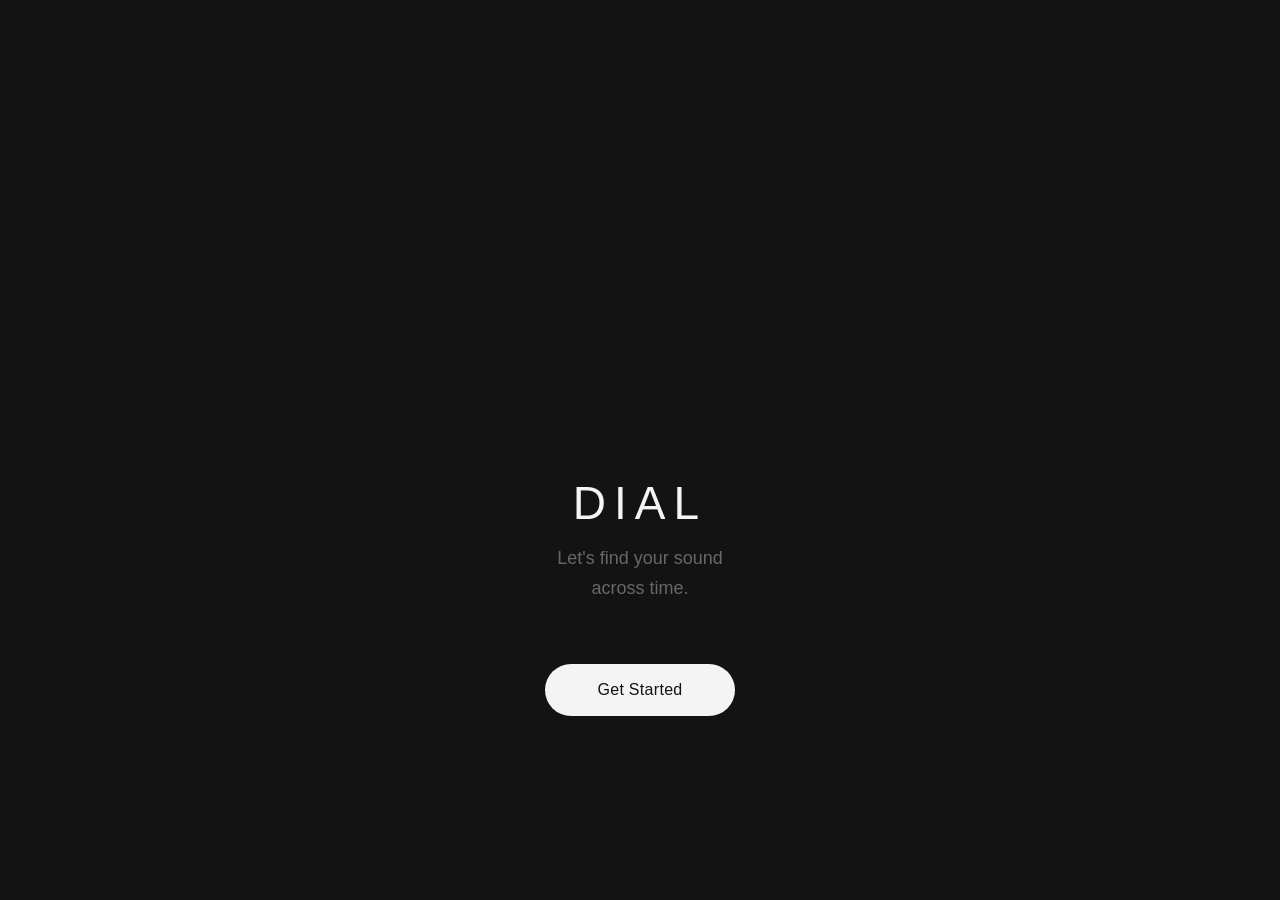
==== commit 7ee09b57: "fix portal loader video filename" ====
--- a/index.html
+++ b/index.html
@@ -17,7 +17,7 @@
 
 <!-- Portal loader -->
 <div id="portal-loader">
-  <video src="video/time travel bears.mp4" autoplay loop muted playsinline></video>
+<video src="video/time-travel-bears.mp4" autoplay loop muted playsinline></video>
   <div class="pl-overlay"></div>
   <p class="pl-caption" id="pl-caption"></p>
 </div>
@@ -330,3 +330,4 @@
 <script src="js/app.js"></script>
 </body>
 </html>
+
--- a/css/styles.css
+++ b/css/styles.css
@@ -0,0 +1,826 @@
+*{box-sizing:border-box;margin:0;padding:0;-webkit-tap-highlight-color:transparent}
+:root{
+  --bg:#111;--surface:#141414;--raised:#1a1a1a;--border:#222;
+  --t1:#F5F5F5;--t2:#666;--t3:#333;
+  --accent:hsl(145,65%,42%);--warm:#FF6B35;
+}
+html,body{
+  height:100%;background:var(--bg);color:var(--t1);
+  font-family:-apple-system,'SF Pro Text','Helvetica Neue',sans-serif;
+  overflow:hidden;
+}
+#app{
+  height:100%;position:relative;overflow:hidden;
+  max-width:430px;margin:0 auto;
+}
+
+/* ── ONBOARDING ─────────────────────────────── */
+#onboarding{position:absolute;inset:0;z-index:100;background:var(--bg)}
+.ob-screen{
+  position:absolute;inset:0;display:flex;flex-direction:column;
+  padding:max(env(safe-area-inset-top),24px) 24px max(env(safe-area-inset-bottom),24px);
+  opacity:0;pointer-events:none;transition:opacity 400ms ease;
+}
+.ob-screen.active{opacity:1;pointer-events:all}
+
+/* Boombox visual */
+.boombox-visual{width:260px;height:140px;position:relative;margin-bottom:52px;flex-shrink:0}
+.ob-video{width:260px;height:260px;object-fit:cover;border-radius:20px;margin-bottom:32px;flex-shrink:0}
+.bb-handle-ob{
+  width:190px;height:18px;border:1px solid var(--border);border-bottom:none;
+  border-radius:9px 9px 0 0;position:absolute;top:0;left:50%;transform:translateX(-50%);
+}
+.bb-body-ob{
+  width:260px;height:110px;background:var(--surface);border:1px solid var(--border);
+  border-radius:18px;position:absolute;bottom:0;
+  display:flex;align-items:center;justify-content:center;gap:20px;padding:16px;
+}
+.bb-spk{
+  width:58px;height:58px;border-radius:50%;border:2px solid var(--border);
+  background:var(--bg);display:flex;align-items:center;justify-content:center;flex-shrink:0;
+}
+.bb-spk::after{
+  content:'';width:32px;height:32px;border-radius:50%;border:1px solid var(--border);display:block;
+}
+.portal-win{
+  flex:1;height:54px;background:var(--bg);border-radius:7px;
+  border:1px solid rgba(77,255,160,.4);position:relative;overflow:hidden;
+  box-shadow:0 0 18px rgba(77,255,160,.3),inset 0 0 10px rgba(77,255,160,.1);
+  animation:pbreathe 3s ease-in-out infinite;
+}
+@keyframes pbreathe{0%,100%{box-shadow:0 0 18px rgba(77,255,160,.3),inset 0 0 10px rgba(77,255,160,.1)}50%{box-shadow:0 0 32px rgba(77,255,160,.5),inset 0 0 18px rgba(77,255,160,.2)}}
+.pscans{position:absolute;inset:0;background:repeating-linear-gradient(0deg,transparent,transparent 2px,rgba(77,255,160,.05) 2px,rgba(77,255,160,.05) 4px)}
+.pcursor{position:absolute;top:50%;left:50%;transform:translate(-50%,-50%);width:2px;height:18px;background:var(--accent);animation:blink 1s step-end infinite}
+@keyframes blink{50%{opacity:0}}
+
+.ob-logo{font-size:46px;font-weight:100;letter-spacing:8px;color:var(--t1);margin-bottom:14px}
+.ob-tag{font-size:18px;font-weight:300;color:var(--t2);line-height:1.65;max-width:280px;text-align:center}
+.ob-start{
+  margin-top:60px;padding:17px 52px;background:var(--t1);color:var(--bg);
+  border:none;border-radius:100px;font-size:16px;font-weight:500;
+  font-family:inherit;cursor:pointer;letter-spacing:.3px;
+  transition:transform 200ms cubic-bezier(.34,1.56,.64,1),opacity 150ms;
+}
+.ob-start:active{transform:scale(.97);opacity:.9}
+
+/* Artist / Genre screens */
+.ob-hd{padding-top:8px;margin-bottom:28px}
+.ob-ttl{font-size:26px;font-weight:400;letter-spacing:-.3px;margin-bottom:6px}
+.ob-sub{font-size:14px;color:var(--t2)}
+.ob-ctr{position:absolute;top:max(env(safe-area-inset-top),24px);right:24px;font-size:14px;color:var(--t2);transition:color 300ms;padding-top:8px}
+.ob-ctr.done{color:var(--accent)}
+
+.ob-search{
+  width:100%;background:transparent;border:none;border-bottom:1px solid var(--border);
+  padding:10px 0;font-size:15px;color:var(--t1);font-family:inherit;outline:none;margin-bottom:20px;
+}
+.ob-search::placeholder{color:var(--t3)}
+.ob-search:focus{border-bottom-color:var(--t2)}
+
+.era-row{display:flex;gap:8px;overflow-x:scroll;scrollbar-width:none;margin-bottom:18px;-webkit-overflow-scrolling:touch;cursor:grab;user-select:none}
+.era-row::-webkit-scrollbar{display:none}
+.era-row:active{cursor:grabbing}
+.era-ch{
+  padding:6px 16px;border-radius:9999px;background:hsl(0 0% 15%);border:1px solid transparent;
+  font-size:14px;font-weight:500;color:hsl(0 0% 75%);cursor:pointer;white-space:nowrap;
+  transition:all 200ms;font-family:inherit;flex-shrink:0;
+}
+.era-ch:hover{background:hsl(0 0% 18%)}
+.era-ch.on{background:hsl(152 60% 52%);color:hsl(0 0% 5%);border-color:transparent}
+
+.ag-wrap{flex:1;min-height:0;overflow-y:auto;overflow-x:hidden;-webkit-overflow-scrolling:touch;scrollbar-width:none;}
+.ag-wrap::-webkit-scrollbar{display:none}
+.ag{display:grid;grid-template-columns:repeat(3,1fr);gap:12px;padding-bottom:90px;}
+.ag::-webkit-scrollbar{display:none}
+.atile{
+  aspect-ratio:1;border-radius:12px;border:none;
+  cursor:pointer;position:relative;overflow:hidden;user-select:none;
+  transition:transform 300ms cubic-bezier(.34,1.56,.64,1),box-shadow 300ms,outline-color 300ms;
+  outline:2px solid transparent;background:hsl(0 0% 10%);
+}
+.atile:hover{transform:scale(1.03);box-shadow:0 4px 20px rgba(0,0,0,.4)}
+.atile .av{position:absolute;inset:0;display:flex;align-items:center;justify-content:center;font-size:30px;color:var(--t3);overflow:hidden}
+.atile .av img{width:100%;height:100%;object-fit:cover;object-position:top center;transition:transform 500ms ease,filter 300ms}
+.atile:hover .av img{transform:scale(1.1)}
+.atile .ag-grad{position:absolute;inset:0;background:linear-gradient(to top,rgba(0,0,0,.9) 0%,rgba(0,0,0,.2) 40%,transparent 100%);pointer-events:none}
+.atile .nm{position:absolute;bottom:12px;left:10px;right:10px;z-index:2;font-size:13px;text-align:left;color:#fff;font-weight:500;filter:drop-shadow(0 1px 3px rgba(0,0,0,.8))}
+.atile.on{transform:scale(0.96);outline:2px solid hsl(152 60% 52%);box-shadow:0 0 30px hsl(152 60% 52% / .3)}
+.atile.on .av img{filter:brightness(.85)}
+.atile-check{display:none;position:absolute;top:8px;right:8px;z-index:3;width:22px;height:22px;border-radius:9999px;background:hsl(152 60% 52%);align-items:center;justify-content:center}
+.atile-check svg{width:13px;height:13px}
+.atile.on .atile-check{display:flex}
+
+.gg{display:flex;flex-wrap:wrap;gap:10px;overflow-y:auto;flex:1;padding-bottom:90px;align-content:flex-start}
+.gg::-webkit-scrollbar{display:none}
+.gch{
+  padding:13px 20px;background:var(--raised);border:1px solid var(--border);border-radius:100px;
+  font-size:13px;font-weight:500;color:var(--t2);cursor:pointer;user-select:none;font-family:inherit;
+  transition:all 200ms cubic-bezier(.34,1.56,.64,1);
+}
+.gch:active{transform:scale(.97)}
+.gch.on{border-color:var(--accent);color:var(--accent);background:rgba(77,255,160,.06);transform:scale(1.04)}
+
+.ob-cont{
+  position:absolute;bottom:max(env(safe-area-inset-bottom),16px);left:24px;right:24px;
+  padding:14px;background:hsl(152 60% 52%);border:none;
+  border-radius:12px;font-size:14px;font-weight:600;color:hsl(0 0% 5%);
+  text-align:center;cursor:not-allowed;transition:all 300ms;font-family:inherit;
+  opacity:.3;pointer-events:none;
+}
+.ob-cont.rdy{opacity:1;pointer-events:all;cursor:pointer}
+.ob-cont.rdy:hover{filter:brightness(1.1)}
+.ob-cont:active{transform:scale(.98)}
+
+/* Building */
+#ob-bld{align-items:center;justify-content:center;text-align:center}
+.spin-ring{
+  width:80px;height:80px;border:1px solid var(--border);border-top-color:var(--accent);
+  border-radius:50%;animation:spin 1.4s linear infinite;margin-bottom:36px;
+  box-shadow:0 0 20px rgba(77,255,160,.2);
+}
+@keyframes spin{to{transform:rotate(360deg)}}
+.bld-txt{font-size:24px;font-weight:300;line-height:1.5}
+.bld-sub{font-size:14px;color:var(--t2);margin-top:10px;min-height:1.4em}
+
+/* ── MAIN APP ────────────────────────────────── */
+#main-app{position:absolute;inset:0;display:flex;flex-direction:column}
+.tc{flex:1;overflow-y:auto;overflow-x:auto;display:none;scrollbar-width:none}
+.tc::-webkit-scrollbar{display:none}
+.tc.on{display:block}
+
+/* Tab bar */
+/* ── MINI PLAYER ─────────────────────────────── */
+#mini-player{
+  display:none;position:relative;z-index:60;
+  background:hsl(220,18%,9%);
+  border-top:1px solid hsl(220,10%,18%);
+  overflow:hidden;
+}
+#mini-player.visible{display:block}
+#mp-grad{
+  position:absolute;inset:0;z-index:0;
+  background:hsl(220,18%,9%);
+  background-size:300% 300%;
+  opacity:0;
+  transition:opacity 0.8s ease;
+  animation:mpgdrift 18s ease-in-out infinite;
+  will-change:background-position;
+}
+@keyframes mpgdrift{
+  0%  {background-position:0% 0%}
+  33% {background-position:100% 20%}
+  66% {background-position:80% 100%}
+  100%{background-position:0% 0%}
+}
+.mp-progress{height:2px;background:hsl(220,12%,16%);position:relative;z-index:1}
+.mp-prog-fill{height:100%;background:hsl(152,60%,48%);width:0%;transition:width 1s linear}
+.mp-row{display:flex;align-items:center;padding:10px 16px;gap:12px;position:relative;z-index:1}
+.mp-content{
+  display:flex;align-items:center;gap:12px;flex:1;min-width:0;
+  cursor:pointer;user-select:none;-webkit-user-select:none;
+}
+.mp-art{
+  width:40px;height:40px;border-radius:8px;flex:none;
+  background:hsl(220,16%,16%);
+  display:flex;align-items:center;justify-content:center;
+  font-size:20px;position:relative;overflow:hidden;
+}
+.mp-info{flex:1;min-width:0}
+.mp-title{
+  font-size:13px;font-weight:600;color:hsl(0,0%,92%);
+  white-space:nowrap;overflow:hidden;text-overflow:ellipsis;
+  font-family:'DM Sans',sans-serif;
+}
+.mp-artist{
+  font-size:11px;color:hsl(0,0%,48%);margin-top:2px;
+  white-space:nowrap;overflow:hidden;text-overflow:ellipsis;
+  font-family:'DM Sans',sans-serif;
+}
+.mp-btn{
+  width:36px;height:36px;border-radius:50%;border:none;
+  background:hsl(0,0%,92%);color:hsl(220,20%,7%);
+  display:flex;align-items:center;justify-content:center;
+  cursor:pointer;flex:none;
+  transition:transform 150ms cubic-bezier(.34,1.56,.64,1),background 150ms;
+}
+.mp-btn:active{transform:scale(.86)}
+
+#tbar{
+  display:flex;position:relative;z-index:50;
+  padding:12px 0 max(env(safe-area-inset-bottom),12px);
+  border-top:1px solid var(--border);
+  background:rgba(0,0,0,.85);backdrop-filter:blur(40px);-webkit-backdrop-filter:blur(40px);
+}
+.tb{
+  flex:1;display:flex;flex-direction:column;align-items:center;gap:5px;
+  background:none;border:none;cursor:pointer;padding:0;
+}
+.ti{font-size:21px;color:var(--t3);transition:color 200ms,transform 200ms cubic-bezier(.34,1.56,.64,1)}
+.tb.on .ti{color:var(--t1);transform:scale(1.12)}
+.td{width:4px;height:4px;border-radius:50%;background:var(--accent);opacity:0;transition:opacity 200ms}
+.tb.on .td{opacity:1}
+
+/* ── HOME ────────────────────────────────────── */
+#t-home{padding-bottom:28px}
+.hdr{display:flex;align-items:center;justify-content:space-between;padding:max(env(safe-area-inset-top),20px) 24px 22px;padding-top:calc(max(env(safe-area-inset-top),0px) + 24px)}
+.hlogo{font-size:22px;font-weight:100;letter-spacing:6px}
+.havt{width:34px;height:34px;border-radius:50%;background:var(--raised);border:1px solid var(--border);display:flex;align-items:center;justify-content:center;font-size:13px;cursor:pointer}
+
+/* Time Dial */
+.sec-lbl{font-size:11px;letter-spacing:2px;text-transform:uppercase;color:var(--t1);padding:0 24px;margin-bottom:14px}
+.era-hero{text-align:center;font-size:32px;font-weight:200;letter-spacing:-.5px;padding-bottom:10px}
+
+.dial-wrap{position:relative;height:80px;overflow:hidden;cursor:grab;user-select:none}
+.dial-wrap:active{cursor:grabbing}
+.dial-track{
+  display:flex;align-items:flex-end;height:100%;padding:0 50%;
+  will-change:transform;transition:none;
+}
+.dial-track.snap{transition:transform 150ms cubic-bezier(.4,0,.2,1)}
+.ddec{flex-shrink:0;width:80px;display:flex;flex-direction:column;align-items:center;gap:8px;padding-bottom:14px}
+.dtick{width:1px;height:22px;background:var(--border);transition:all 200ms}
+.ddec.on .dtick{height:32px;background:var(--accent);box-shadow:0 0 8px var(--accent)}
+.dyr{font-size:10px;letter-spacing:1px;color:var(--t3);transition:all 200ms;font-variant-numeric:tabular-nums}
+.ddec.on .dyr{color:var(--accent);font-size:13px;font-weight:500}
+.dial-ind{
+  position:absolute;left:50%;top:0;bottom:0;width:1px;
+  background:rgba(77,255,160,.35);transform:translateX(-50%);pointer-events:none;
+}
+.dial-ind::before{
+  content:'';position:absolute;bottom:14px;left:50%;transform:translateX(-50%);
+  width:7px;height:7px;border-radius:50%;background:var(--accent);box-shadow:0 0 10px var(--accent);
+}
+
+/* ── FOR YOU CARDS ───────────────────────────── */
+.rscroll{
+  display:flex;gap:14px;overflow-x:scroll;
+  padding:4px 24px 28px;scrollbar-width:none;margin-bottom:24px;
+  -webkit-overflow-scrolling:touch;cursor:grab;user-select:none;
+}
+.rscroll::-webkit-scrollbar{display:none}
+.rcard{
+  flex-shrink:0;width:220px;height:190px;border-radius:18px;
+  overflow:visible;position:relative;cursor:pointer;
+  transition:transform 220ms cubic-bezier(.34,1.56,.64,1),box-shadow 220ms;
+  box-shadow:0 10px 36px rgba(0,0,0,.55);
+}
+.rcard:active{transform:scale(.95)}
+.rc-bg{
+  position:absolute;inset:0;border-radius:18px;overflow:hidden;
+  background:var(--rc-grad,linear-gradient(145deg,#180620 0%,#da7ee8 40%,#e8197a 75%,#100210 100%));
+}
+.rc-bg::after{
+  content:'';position:absolute;inset:0;
+  background:radial-gradient(ellipse at 30% 25%,rgba(255,255,255,.28) 0%,transparent 55%);
+}
+.rc-shine{
+  position:absolute;inset:0;border-radius:18px;pointer-events:none;z-index:2;
+  box-shadow:inset 0 1px 0 rgba(255,255,255,.14),inset 0 -1px 0 rgba(0,0,0,.25);
+}
+.rc-content{
+  position:absolute;inset:0;padding:15px;z-index:1;
+  display:flex;flex-direction:column;justify-content:space-between;
+}
+.rc-year{
+  font-size:30px;font-weight:800;color:#fff;letter-spacing:-1.5px;
+  line-height:1;font-family:'DM Sans',sans-serif;
+  text-shadow:0 2px 12px rgba(0,0,0,.4);
+}
+.rc-loc{
+  font-size:11px;font-weight:500;color:rgba(255,255,255,.65);
+  margin-top:4px;letter-spacing:.3px;font-family:'DM Sans',sans-serif;
+}
+.rc-genres{display:flex;flex-wrap:wrap;gap:4px}
+.rgenre{
+  display:inline-block;font-size:9px;letter-spacing:.8px;text-transform:uppercase;
+  color:rgba(255,255,255,.9);background:rgba(255,255,255,.14);
+  padding:3px 8px;border-radius:100px;border:1px solid rgba(255,255,255,.2);
+  font-family:'DM Sans',sans-serif;
+}
+/* Boarding pass */
+.rc-pass{
+  position:absolute;top:-10px;right:-10px;
+  width:80px;z-index:6;pointer-events:none;
+  transform:rotate(14deg);transform-origin:top right;
+  filter:drop-shadow(0 6px 18px rgba(0,0,0,.55));
+}
+.rc-pass-inner{
+  background:linear-gradient(160deg,#ffffff 0%,#ececec 100%);
+  border-radius:8px;padding:8px 8px 7px;overflow:hidden;
+  position:relative;
+}
+.rc-pass-inner::before{
+  content:'';position:absolute;inset:0;
+  background:linear-gradient(135deg,rgba(255,255,255,.6) 0%,transparent 60%);
+  pointer-events:none;
+}
+.rc-pass-top{display:flex;justify-content:space-between;align-items:center;margin-bottom:5px}
+.rc-pass-flag{font-size:15px;line-height:1}
+.rc-pass-iata{font-size:8px;font-weight:800;letter-spacing:1.5px;color:#1a1a1a}
+.rc-pass-perf{
+  display:flex;align-items:center;gap:2px;margin:0 -8px 5px;
+  overflow:hidden;
+}
+.rc-pass-perf::before,.rc-pass-perf::after{
+  content:'';flex:1;height:1.5px;
+  background:repeating-linear-gradient(90deg,rgba(0,0,0,.18) 0,rgba(0,0,0,.18) 4px,transparent 4px,transparent 7px);
+}
+.rc-pass-city{font-size:7px;font-weight:700;letter-spacing:1.5px;color:#111;text-transform:uppercase;white-space:nowrap;overflow:hidden;text-overflow:ellipsis}
+.rc-pass-yr{font-size:9px;color:#555;margin-top:2px;font-weight:500;letter-spacing:.3px}
+
+/* Home portal button */
+.home-portal-btn{
+  display:block;width:calc(100% - 48px);margin:0 24px 24px;
+  padding:16px;border-radius:14px;border:1px solid var(--accent);
+  background:rgba(77,255,160,.08);color:var(--accent);
+  font-family:inherit;font-size:14px;font-weight:500;letter-spacing:1.5px;text-transform:uppercase;
+  cursor:pointer;transition:background 200ms,transform 200ms cubic-bezier(.34,1.56,.64,1);
+  box-shadow:0 0 20px rgba(77,255,160,.15);
+}
+.home-portal-btn:active{transform:scale(.97);background:rgba(77,255,160,.15)}
+
+/* Quick actions */
+.qrow{display:flex;gap:12px;padding:0 24px}
+.qbtn{
+  flex:1;background:var(--raised);border:1px solid var(--border);border-radius:14px;
+  padding:16px 10px;display:flex;flex-direction:column;align-items:center;gap:8px;
+  cursor:pointer;font-family:inherit;
+  transition:transform 200ms cubic-bezier(.34,1.56,.64,1),border-color 200ms;
+}
+.qbtn:active{transform:scale(.95);border-color:var(--t3)}
+.qi{font-size:20px}
+.ql{font-size:11px;color:var(--t2);font-weight:500;letter-spacing:.2px}
+
+/* ── CREATE TRIP ─────────────────────────────── */
+#t-dial{padding-bottom:110px}
+.ct-hd{padding:calc(max(env(safe-area-inset-top),0px) + 28px) 24px 22px}
+.ct-ttl{font-size:28px;font-weight:300;letter-spacing:-.5px}
+.ct-sub{font-size:14px;color:var(--t2);margin-top:4px}
+
+/* Preview card */
+.prev-card{
+  margin:0 24px 28px;padding:16px;background:var(--surface);
+  border:1px solid var(--border);border-radius:16px;
+  display:flex;align-items:center;gap:14px;min-height:82px;
+  transition:border-color 400ms;position:relative;overflow:hidden;
+}
+.prev-card.rdy{border-color:rgba(77,255,160,.3)}
+.prev-card.rdy::after{
+  content:'';position:absolute;inset:0;pointer-events:none;
+  background:repeating-linear-gradient(0deg,transparent,transparent 3px,rgba(77,255,160,.015) 3px,rgba(77,255,160,.015) 4px);
+}
+.part{
+  width:54px;height:54px;border-radius:9px;background:var(--raised);
+  border:1px solid var(--border);flex-shrink:0;display:flex;align-items:center;
+  justify-content:center;font-size:22px;transition:border-color 300ms;
+}
+.part.lit{border-color:rgba(77,255,160,.4)}
+.pi{flex:1;min-width:0}
+.pt{font-size:14px;font-weight:500;white-space:nowrap;overflow:hidden;text-overflow:ellipsis}
+.pa{font-size:12px;color:var(--t2);margin-top:2px}
+.pm{font-size:11px;color:var(--t3);margin-top:5px}
+.pviz{display:flex;align-items:center;gap:2px;height:16px;opacity:0;transition:opacity 300ms;flex-shrink:0}
+.prev-card.rdy .pviz{opacity:1}
+.vb{width:2px;border-radius:1px;background:var(--accent);animation:vdance .6s ease-in-out infinite alternate}
+.vb:nth-child(1){height:5px;animation-delay:0ms}
+.vb:nth-child(2){height:12px;animation-delay:80ms}
+.vb:nth-child(3){height:7px;animation-delay:160ms}
+.vb:nth-child(4){height:14px;animation-delay:40ms}
+.vb:nth-child(5){height:5px;animation-delay:120ms}
+@keyframes vdance{to{transform:scaleY(.25)}}
+
+/* Section header */
+.sh{
+  font-size:11px;letter-spacing:2px;text-transform:uppercase;color:var(--t1);
+  padding:0 24px;margin-bottom:14px;display:flex;justify-content:space-between;align-items:center;
+}
+.sh-val{font-size:20px;font-weight:200;letter-spacing:-.3px;color:var(--t1);text-transform:none;letter-spacing:0}
+
+/* Location */
+.reg-row{display:flex;gap:8px;overflow-x:auto;padding:0 24px 12px;scrollbar-width:none}
+.reg-row::-webkit-scrollbar{display:none}
+.reg-ch{
+  padding:8px 16px;border-radius:100px;background:var(--raised);border:1px solid var(--border);
+  font-size:12px;font-weight:500;color:var(--t2);cursor:pointer;white-space:nowrap;
+  transition:all 200ms;font-family:inherit;flex-shrink:0;
+}
+.reg-ch.on{border-color:var(--accent);color:var(--accent)}
+.cgrid{display:flex;flex-wrap:wrap;gap:8px;padding:0 24px;max-height:180px;overflow-y:auto;scrollbar-width:none}
+.cgrid::-webkit-scrollbar{display:none}
+.citem{
+  display:flex;align-items:center;gap:8px;padding:10px 14px;
+  background:var(--raised);border:1px solid var(--border);border-radius:10px;
+  cursor:pointer;font-family:inherit;
+  transition:all 200ms cubic-bezier(.34,1.56,.64,1);
+}
+.citem:active{transform:scale(.97)}
+.citem.on{border-color:var(--accent)}
+.cflag{font-size:17px}
+.cname{font-size:13px;color:var(--t2);transition:color 200ms}
+.citem.on .cname{color:var(--t1)}
+
+/* Genre chips */
+.gsgrid{display:flex;flex-wrap:wrap;gap:8px;padding:0 24px}
+.gsc{
+  padding:10px 18px;border-radius:100px;background:var(--raised);border:1px solid var(--border);
+  font-size:13px;font-weight:500;color:var(--t2);cursor:pointer;user-select:none;font-family:inherit;
+  transition:all 200ms cubic-bezier(.34,1.56,.64,1);
+}
+.gsc:active{transform:scale(.97)}
+.gsc.on{border-color:var(--accent);color:var(--accent);background:rgba(77,255,160,.06);transform:scale(1.04)}
+
+/* Portal button */
+.pbwrap{
+  position:fixed;bottom:calc(max(env(safe-area-inset-bottom),0px) + 84px);
+  left:50%;transform:translateX(-50%);
+  width:100%;max-width:430px;
+  z-index:40;display:none;
+}
+#pbtn{
+  display:block;width:calc(100% - 48px);margin:0 24px;padding:16px;border-radius:14px;border:1px solid var(--accent);
+  font-size:14px;font-weight:500;letter-spacing:1.5px;text-transform:uppercase;
+  cursor:pointer;font-family:inherit;
+  background:rgba(77,255,160,.08);color:var(--accent);
+  box-shadow:0 0 20px rgba(77,255,160,.15);
+  transition:background 200ms,color 200ms,border-color 200ms,box-shadow 300ms,transform 200ms cubic-bezier(.34,1.56,.64,1);
+}
+#pbtn.part{background:rgba(77,255,160,.12);color:var(--accent);border-color:var(--accent)}
+#pbtn.rdy{
+  background:var(--accent);color:#000;border-color:transparent;
+  animation:pbtn 2.5s ease-in-out infinite;
+}
+@keyframes pbtn{0%,100%{box-shadow:0 0 0 0 rgba(77,255,160,.4)}50%{box-shadow:0 0 28px rgba(77,255,160,.4),0 0 60px rgba(77,255,160,.1)}}
+#pbtn:active{transform:scale(.97);background:rgba(77,255,160,.15)}
+
+/* ── NOW PLAYING ─────────────────────────────── */
+#np{
+  position:fixed;inset:0;z-index:200;background:hsl(220,20%,7%);
+  display:none;flex-direction:column;
+  clip-path:circle(0% at 50% 95%);
+  transition:clip-path 450ms cubic-bezier(.4,0,.2,1);
+  will-change:clip-path;
+}
+#np.open{clip-path:circle(150% at 50% 95%)}
+.npbg{position:absolute;inset:0;background:hsl(220,20%,7%)}
+.npblur{position:absolute;inset:-60px;filter:blur(80px);opacity:.18;transition:background .5s}
+.crt{
+  position:absolute;inset:0;pointer-events:none;z-index:5;
+  background:repeating-linear-gradient(0deg,transparent,transparent 2px,rgba(0,0,0,.012) 2px,rgba(0,0,0,.012) 4px);
+}
+.npc{
+  position:relative;z-index:10;display:flex;flex-direction:column;
+  height:100%;max-width:400px;margin:0 auto;width:100%;
+  padding:calc(max(env(safe-area-inset-top),0px) + 20px) 24px calc(max(env(safe-area-inset-bottom),0px) + 28px);
+  overflow-y:auto;-webkit-overflow-scrolling:touch;scrollbar-width:none;
+  font-family:'DM Sans',sans-serif;
+}
+.npc::-webkit-scrollbar{display:none}
+
+/* Header */
+.nphd{display:flex;align-items:center;justify-content:space-between;margin-bottom:24px}
+.npclose{
+  width:36px;height:36px;border-radius:50%;
+  background:hsl(220,16%,12%);border:1px solid hsl(220,10%,20%);
+  cursor:pointer;display:flex;align-items:center;justify-content:center;
+  color:hsl(0,0%,60%);font-family:inherit;flex:none;
+  transition:background 200ms,transform 200ms cubic-bezier(.34,1.56,.64,1);
+}
+.npclose:active{transform:scale(.88);background:hsl(220,12%,18%)}
+.npheart{color:hsl(0,0%,55%)}
+.npheart.on{color:hsl(152,60%,48%);border-color:hsl(152,60%,30%/.4)}
+.npti{text-align:center;flex:1;padding:0 8px}
+.nptera{font-size:10px;letter-spacing:1.5px;text-transform:uppercase;color:hsl(0,0%,45%);font-weight:500}
+.nptloc{font-size:13px;color:hsl(0,0%,90%);margin-top:3px;font-weight:600;letter-spacing:.2px}
+
+/* Album art */
+.npart-wrap{position:relative;margin:0 auto 22px;width:100%}
+.npart{
+  width:100%;aspect-ratio:1;border-radius:16px;background:hsl(220,16%,12%);
+  border:none;display:flex;align-items:center;justify-content:center;
+  font-size:72px;overflow:hidden;position:relative;
+  box-shadow:0 16px 56px rgba(0,0,0,.75),0 2px 8px rgba(0,0,0,.4);
+  transition:box-shadow 400ms;
+}
+.npart.glow{box-shadow:0 16px 56px rgba(0,0,0,.75),0 0 64px hsl(152,60%,48%/.2)}
+.artscans{
+  position:absolute;inset:0;
+  background:repeating-linear-gradient(0deg,transparent,transparent 3px,rgba(0,0,0,.025) 3px,rgba(0,0,0,.025) 4px);
+  pointer-events:none;
+}
+
+/* Track info */
+.npinfo{text-align:center;margin-bottom:15px}
+.nptitle{font-size:22px;font-weight:700;letter-spacing:-.3px;color:hsl(0,0%,95%)}
+.npartist{font-size:13px;font-weight:500;color:hsl(0,0%,50%);margin-top:5px}
+.npmeta{font-size:11px;color:hsl(0,0%,50%);opacity:.6;margin-top:5px;letter-spacing:.2px}
+
+/* Progress */
+.nprog{margin-bottom:20px}
+.pbar-outer{position:relative;height:28px;display:flex;align-items:center;cursor:pointer;margin-bottom:8px}
+.pbar{
+  width:100%;height:2px;
+  background:hsl(220,12%,18%);
+  border-radius:1px;
+  position:relative;
+}
+.pfill{
+  height:100%;background:hsl(152,60%,48%);border-radius:1px;width:0%;
+  transition:width 1s linear;
+  box-shadow:0 0 8px hsl(152,60%,48%/.5),0 0 3px hsl(152,60%,48%/.7);
+}
+.pdot{
+  position:absolute;top:50%;right:calc(100% - var(--pct,0%));
+  transform:translateY(-50%) translateX(50%);
+  width:11px;height:11px;border-radius:50%;background:hsl(152,60%,48%);
+  box-shadow:0 0 0 2.5px hsl(220,20%,7%),0 0 8px hsl(152,60%,48%/.65);
+  transition:right 1s linear;
+}
+.ptimes{display:flex;justify-content:space-between;font-size:11px;color:hsl(0,0%,38%);font-variant-numeric:tabular-nums;margin-bottom:0}
+
+/* Controls */
+.npctrl{display:flex;align-items:center;justify-content:center;gap:28px;margin-bottom:24px}
+.cb{
+  background:none;border:none;cursor:pointer;color:hsl(0,0%,62%);
+  width:48px;height:48px;display:flex;align-items:center;justify-content:center;
+  font-family:inherit;
+  transition:color 150ms,transform 200ms cubic-bezier(.34,1.56,.64,1);
+}
+.cb:active{transform:scale(.86);color:hsl(0,0%,92%)}
+.cbplay{
+  width:64px;height:64px;
+  background:hsl(0,0%,95%);
+  border-radius:50%;border:none;
+  color:hsl(220,20%,7%);
+  box-shadow:0 4px 20px rgba(0,0,0,.5);
+  transition:transform 200ms cubic-bezier(.34,1.56,.64,1),background 200ms;
+}
+.cbplay:active{transform:scale(.9);background:hsl(0,0%,82%)}
+
+/* Device bar */
+.npbb{
+  background:hsl(220,16%,12%);border:1px solid hsl(220,10%,20%);border-radius:14px;
+  padding:14px 18px;display:flex;align-items:center;justify-content:space-between;
+  cursor:pointer;transition:border-color 200ms;
+}
+.npbb:active{border-color:hsl(220,10%,32%)}
+.nbbL{display:flex;align-items:center;gap:12px}
+.nbbIc{
+  width:36px;height:36px;border-radius:50%;
+  border:1px solid hsl(220,10%,22%);background:hsl(220,12%,16%);
+  display:flex;align-items:center;justify-content:center;
+  color:hsl(0,0%,62%);flex:none;
+}
+.nbbN{font-size:14px;font-weight:600;color:hsl(0,0%,90%)}
+.nbbS{font-size:11px;color:hsl(0,0%,44%);margin-top:2px}
+.nbbA{font-size:12px;color:hsl(152,60%,48%);font-weight:500;display:flex;align-items:center;gap:5px}
+.nbbdot{
+  width:6px;height:6px;border-radius:50%;background:hsl(152,60%,48%);flex:none;
+  box-shadow:0 0 5px hsl(152,60%,48%/.6);
+  animation:nbbpulse 2s ease-in-out infinite;
+}
+@keyframes nbbpulse{0%,100%{opacity:1;box-shadow:0 0 4px hsl(152,60%,48%/.5)}50%{opacity:.7;box-shadow:0 0 9px hsl(152,60%,48%/.8)}}
+
+/* ── ARTIST INFO ─────────────────────────────── */
+.np-extra{display:flex;flex-direction:column;gap:10px;margin-top:12px;padding-bottom:16px}
+.npe-sec{background:linear-gradient(rgba(8,4,18,.78),rgba(8,4,18,.78)),var(--npe-grad,hsl(220,16%,12%));border-radius:14px;padding:18px;border:1px solid rgba(255,255,255,.08)}
+.npe-lbl{font-size:10px;letter-spacing:1.2px;text-transform:uppercase;color:hsl(0,0%,42%);font-weight:600;margin-bottom:10px}
+.npe-bio{font-size:13px;line-height:1.7;color:hsl(0,0%,75%);min-height:20px}
+.npe-sk{display:block;height:11px;border-radius:4px;background:hsl(220,12%,18%);margin-bottom:8px;animation:npsk 1.5s ease-in-out infinite}
+@keyframes npsk{0%,100%{opacity:.2}50%{opacity:.55}}
+.npe-rrow{display:flex;gap:8px;overflow-x:auto;scrollbar-width:none;padding-bottom:2px;margin:0 -18px;padding-left:18px;padding-right:18px}
+.npe-rrow::-webkit-scrollbar{display:none}
+.npe-rpill{flex:none;background:hsl(220,12%,16%);border:1px solid hsl(220,10%,20%);border-radius:8px;padding:7px 12px;font-size:12px;color:hsl(0,0%,78%);display:flex;align-items:center;gap:7px;white-space:nowrap}
+.npe-rpill img{width:24px;height:24px;border-radius:50%;object-fit:cover;flex:none;background:hsl(220,12%,20%)}
+
+/* ── COMMENTS ────────────────────────────────── */
+.cmt-bubble-host{height:0;position:relative;pointer-events:none;overflow:visible}
+.cmt-bubble{
+  position:absolute;bottom:4px;
+  transform:translateX(-50%) translateY(10px);
+  opacity:0;
+  display:flex;align-items:center;gap:7px;
+  background:hsl(0,0%,13%/.94);
+  backdrop-filter:blur(12px);-webkit-backdrop-filter:blur(12px);
+  border:1px solid hsl(0,0%,28%);
+  border-radius:20px;padding:5px 12px 5px 6px;
+  white-space:nowrap;
+  font-size:12px;color:hsl(0,0%,88%);
+  box-shadow:0 6px 24px rgba(0,0,0,.55);
+  transition:opacity 260ms ease,transform 260ms cubic-bezier(.34,1.56,.64,1);
+  pointer-events:none;z-index:10;
+}
+.cmt-bubble.show{opacity:1;transform:translateX(-50%) translateY(0)}
+.cmt-bubble-av{width:20px;height:20px;border-radius:50%;background:hsl(0,0%,22%);display:flex;align-items:center;justify-content:center;font-size:11px;flex:none}
+.cmt-bubble-txt{overflow:hidden;text-overflow:ellipsis;max-width:120px}
+.cmt-markers{position:absolute;inset:0;pointer-events:none}
+.cmt-marker{
+  position:absolute;top:50%;
+  transform:translate(-50%,-160%);
+  width:6px;height:6px;border-radius:50%;
+  background:hsl(0,0%,58%);
+  border:1.5px solid hsl(0,0%,10%);
+  pointer-events:all;cursor:pointer;z-index:5;
+  transition:transform 180ms cubic-bezier(.34,1.56,.64,1);
+}
+.cmt-marker:active{transform:translate(-50%,-160%) scale(1.6)}
+.cmt-marker.is-reaction{background:none;border:none;font-size:12px;width:auto;height:auto;transform:translate(-50%,-120%);line-height:1}
+.cmt-marker.is-reaction:active{transform:translate(-50%,-120%) scale(1.4)}
+
+/* Action row: React + Comment */
+.cmt-action-row{display:grid;grid-template-columns:1fr 1fr;gap:12px;margin-top:24px}
+.cmt-action-btn{
+  width:100%;display:flex;align-items:center;justify-content:center;gap:10px;
+  background:hsl(220,16%,12%);border:1px solid hsl(220,10%,20%);
+  border-radius:12px;padding:12px 0;
+  font-size:14px;font-weight:500;color:hsl(0,0%,55%);font-family:'DM Sans',inherit;cursor:pointer;
+  transition:background 150ms,color 150ms,border-color 150ms;
+}
+.cmt-action-btn:active,.cmt-action-btn.active{
+  background:hsl(152,60%,48%/.15);
+  border-color:hsl(152,60%,48%/.35);
+  color:hsl(152,60%,48%);
+}
+.cmt-action-btn svg{flex:none;width:16px;height:16px}
+
+/* Reaction picker */
+.react-picker-wrap{position:relative}
+.react-picker{
+  position:absolute;bottom:calc(100% + 10px);left:0;right:0;
+  background:hsl(220,16%,12%);border:1px solid hsl(220,10%,22%);
+  border-radius:18px;padding:10px 6px;
+  display:flex;justify-content:space-around;
+  box-shadow:0 12px 40px rgba(0,0,0,.65),0 2px 8px rgba(0,0,0,.3);
+  opacity:0;transform:translateY(6px) scale(.95);pointer-events:none;
+  transition:opacity 200ms ease,transform 200ms cubic-bezier(.34,1.56,.64,1);
+}
+.react-picker.open{opacity:1;transform:translateY(0) scale(1);pointer-events:all}
+.react-pick-btn{
+  background:none;border:none;font-size:21px;cursor:pointer;
+  width:38px;height:38px;border-radius:50%;
+  display:flex;align-items:center;justify-content:center;font-family:inherit;
+  transition:transform 180ms cubic-bezier(.34,1.56,.64,1),background 120ms;
+}
+.react-pick-btn:active{transform:scale(.72);background:hsl(220,12%,18%)}
+
+/* Ephemeral float reactions */
+#react-float-layer{
+  position:absolute;inset:0;pointer-events:none;z-index:50;overflow:hidden;
+}
+
+#cmt-sheet{
+  position:fixed;inset:0;z-index:400;
+  pointer-events:none;display:flex;flex-direction:column;justify-content:flex-end;
+}
+#cmt-sheet.open{pointer-events:all}
+.cmt-backdrop{position:absolute;inset:0;background:transparent;transition:background 300ms;cursor:pointer}
+#cmt-sheet.open .cmt-backdrop{background:rgba(0,0,0,.6)}
+.cmt-panel{
+  position:relative;z-index:1;
+  background:hsl(0,0%,10%);
+  border-radius:24px 24px 0 0;
+  border-top:1px solid hsl(0,0%,20%);
+  padding:16px 24px calc(max(env(safe-area-inset-bottom),0px) + 24px);
+  transform:translateY(100%);
+  transition:transform 340ms cubic-bezier(.34,1.56,.64,1);
+}
+#cmt-sheet.open .cmt-panel{transform:translateY(0)}
+.cmt-handle{width:36px;height:4px;border-radius:2px;background:hsl(0,0%,26%);margin:0 auto 18px}
+.cmt-ts-lbl{font-size:11px;letter-spacing:.8px;text-transform:uppercase;color:hsl(145,65%,42%);font-weight:500;margin-bottom:14px}
+.cmt-input-row{display:flex;gap:10px;align-items:center}
+.cmt-input{
+  flex:1;background:hsl(0,0%,16%);border:1px solid hsl(0,0%,26%);
+  border-radius:12px;padding:12px 14px;font-size:14px;
+  color:hsl(0,0%,92%);font-family:inherit;outline:none;
+}
+.cmt-input:focus{border-color:hsl(0,0%,40%)}
+.cmt-input::placeholder{color:hsl(0,0%,36%)}
+.cmt-submit{
+  background:hsl(145,65%,42%);border:none;border-radius:12px;
+  padding:12px 18px;font-size:13px;font-weight:600;
+  color:hsl(0,0%,5%);cursor:pointer;font-family:inherit;
+  transition:opacity 200ms,transform 200ms cubic-bezier(.34,1.56,.64,1);
+  white-space:nowrap;
+}
+.cmt-submit:active{transform:scale(.93)}
+
+/* ── LIBRARY ─────────────────────────────────── */
+#t-lib{padding-bottom:24px}
+.lhd{padding:calc(max(env(safe-area-inset-top),0px) + 28px) 24px 24px}
+.lttl{font-size:28px;font-weight:300;letter-spacing:-.5px}
+.lseg{display:flex;background:var(--raised);border-radius:10px;padding:3px;width:max-content;margin-top:16px}
+.sgb{
+  padding:8px 20px;background:none;border:none;border-radius:8px;
+  font-size:13px;font-weight:500;color:var(--t2);cursor:pointer;font-family:inherit;transition:all 200ms;
+}
+.sgb.on{background:var(--bg);color:var(--t1)}
+
+.tgrid{display:grid;grid-template-columns:1fr 1fr;gap:14px;padding:0 24px}
+.tcard{
+  aspect-ratio:1;border-radius:18px;overflow:visible;position:relative;
+  cursor:pointer;
+  transition:transform 220ms cubic-bezier(.34,1.56,.64,1),box-shadow 220ms;
+  box-shadow:0 8px 28px rgba(0,0,0,.5);
+}
+.tcard:active{transform:scale(.94)}
+.tcard .rc-year{font-size:24px}
+.tcard .rc-loc{font-size:10px}
+.tcard .rc-pass{width:62px;top:-8px;right:-8px}
+.tcard .rc-pass-flag{font-size:12px}
+.tcard .rc-pass-iata{font-size:7px}
+.tcard .rc-pass-city{font-size:6px}
+.tcard .rc-pass-yr{font-size:8px}
+.elib{text-align:center;padding:60px 24px;color:var(--t2);font-size:14px;line-height:2}
+
+.hlist{padding:0 24px}
+.hitem{display:flex;gap:16px;padding:14px 0;border-bottom:1px solid var(--border);position:relative;cursor:pointer}
+.hline{position:absolute;left:4px;top:0;bottom:0;width:1px;background:var(--border)}
+.hdot{width:10px;height:10px;border-radius:50%;background:var(--accent);flex-shrink:0;margin-top:4px;position:relative;z-index:1}
+.hcont{flex:1}
+.htitle{font-size:14px;font-weight:500}
+.hartist{font-size:12px;color:var(--t2);margin-top:2px}
+.hmeta{font-size:11px;color:var(--t3);margin-top:4px}
+.htime{font-size:11px;color:var(--t3);white-space:nowrap}
+
+/* ── FAVORITES ───────────────────────────────── */
+.favlist{padding:0 24px}
+.fitem{display:flex;align-items:center;gap:12px;padding:12px 0;border-bottom:1px solid var(--border)}
+.fitem:last-child{border-bottom:none}
+.fart{width:46px;height:46px;border-radius:8px;background:var(--card);flex-shrink:0;overflow:hidden;display:flex;align-items:center;justify-content:center;font-size:20px}
+.fart img{width:100%;height:100%;object-fit:cover}
+.finfo{flex:1;min-width:0}
+.ftitle{font-size:14px;font-weight:500;color:var(--t1);white-space:nowrap;overflow:hidden;text-overflow:ellipsis}
+.fartist{font-size:12px;color:var(--t2);margin-top:2px}
+.fmeta{font-size:11px;color:var(--t3);margin-top:3px}
+.fheart{width:32px;height:32px;display:flex;align-items:center;justify-content:center;color:var(--accent);flex-shrink:0;cursor:pointer;border:none;background:none;padding:0}
+.fheart:active{transform:scale(.85)}
+
+/* ── DEVICE ──────────────────────────────────── */
+#t-dev{padding:0 24px calc(max(env(safe-area-inset-bottom),0px) + 24px)}
+.dhd{padding-top:calc(max(env(safe-area-inset-top),0px) + 28px);margin-bottom:32px}
+.dttl{font-size:28px;font-weight:300;letter-spacing:-.5px}
+
+.bbhero{width:100%;max-width:320px;margin:0 auto 36px;position:relative;padding-top:20px}
+.bbbody{
+  background:var(--surface);border:1px solid var(--border);border-radius:20px;padding:20px;
+  display:flex;align-items:center;justify-content:space-between;gap:14px;
+}
+.bbsp{
+  width:64px;height:64px;border-radius:50%;border:2px solid var(--border);
+  background:var(--bg);display:flex;align-items:center;justify-content:center;flex-shrink:0;
+}
+.bbsp::after{content:'';width:36px;height:36px;border-radius:50%;border:1px solid var(--border);display:block}
+.bbport{
+  flex:1;height:56px;border-radius:8px;background:var(--bg);
+  border:1px solid rgba(77,255,160,.4);
+  box-shadow:0 0 20px rgba(77,255,160,.25),inset 0 0 10px rgba(77,255,160,.08);
+  animation:pbreathe 3s ease-in-out infinite;
+  position:relative;overflow:hidden;display:flex;align-items:center;justify-content:center;
+}
+.bbpt{font-size:10px;letter-spacing:2px;color:var(--accent);opacity:.7}
+.bbhand{
+  width:220px;height:16px;border:1px solid var(--border);border-bottom:none;
+  border-radius:8px 8px 0 0;position:absolute;top:0;left:50%;transform:translateX(-50%);
+}
+
+.dstat{
+  background:var(--surface);border:1px solid var(--border);border-radius:14px;
+  padding:16px 18px;display:flex;align-items:center;justify-content:space-between;margin-bottom:16px;
+}
+.dsl{display:flex;align-items:center;gap:12px}
+.dsdot{width:8px;height:8px;border-radius:50%;background:var(--accent);animation:dpulse 2s ease-in-out infinite}
+@keyframes dpulse{0%,100%{box-shadow:0 0 0 0 rgba(77,255,160,.5)}50%{box-shadow:0 0 0 6px rgba(77,255,160,0)}}
+.dsname{font-size:14px;font-weight:500}
+.dssub{font-size:11px;color:var(--t2);margin-top:2px}
+.dsright{font-size:14px;color:var(--t2)}
+
+.vlbl{font-size:11px;letter-spacing:2px;text-transform:uppercase;color:var(--t2);margin-bottom:12px;margin-top:24px}
+.vslider{
+  -webkit-appearance:none;width:100%;height:2px;background:var(--border);border-radius:1px;outline:none;
+}
+.vslider::-webkit-slider-thumb{
+  -webkit-appearance:none;width:20px;height:20px;border-radius:50%;
+  background:var(--t1);cursor:pointer;box-shadow:0 2px 8px rgba(0,0,0,.5);
+}
+.eqlbl{font-size:11px;letter-spacing:2px;text-transform:uppercase;color:var(--t2);margin-bottom:12px;margin-top:24px}
+.eqrow{display:flex;gap:8px;flex-wrap:wrap}
+.eqch{
+  padding:9px 16px;border-radius:100px;background:var(--raised);border:1px solid var(--border);
+  font-size:12px;color:var(--t2);cursor:pointer;font-family:inherit;font-weight:500;transition:all 200ms;
+}
+.eqch.on{border-color:var(--accent);color:var(--accent)}
+
+/* Portal flash */
+#flash{position:fixed;inset:0;z-index:300;background:var(--accent);pointer-events:none;opacity:0;transition:opacity 80ms}
+
+/* Portal loader */
+#portal-loader{position:fixed;inset:0;z-index:250;display:flex;align-items:flex-end;justify-content:center;opacity:0;pointer-events:none;transition:opacity 280ms ease}
+#portal-loader.visible{opacity:1;pointer-events:all}
+#portal-loader video{position:absolute;inset:0;width:100%;height:100%;object-fit:cover}
+.pl-overlay{position:absolute;inset:0;background:rgba(0,0,0,.52)}
+.pl-caption{position:absolute;bottom:96px;left:0;right:0;z-index:1;color:rgba(255,255,255,.9);font-family:'DM Sans',sans-serif;font-size:15px;font-weight:500;text-align:center;letter-spacing:.2px;text-shadow:0 2px 20px rgba(0,0,0,.8);transition:opacity 350ms ease}
+
+/* Noise grain on all screens */
+body::after{
+  content:'';position:fixed;inset:0;z-index:999;pointer-events:none;
+  opacity:.03;background-image:url("data:image/svg+xml,%3Csvg xmlns='http://www.w3.org/2000/svg' width='300' height='300'%3E%3Cfilter id='n'%3E%3CfeTurbulence type='fractalNoise' baseFrequency='.9' numOctaves='4' stitchTiles='stitch'/%3E%3C/filter%3E%3Crect width='300' height='300' filter='url(%23n)' opacity='1'/%3E%3C/svg%3E");
+}
